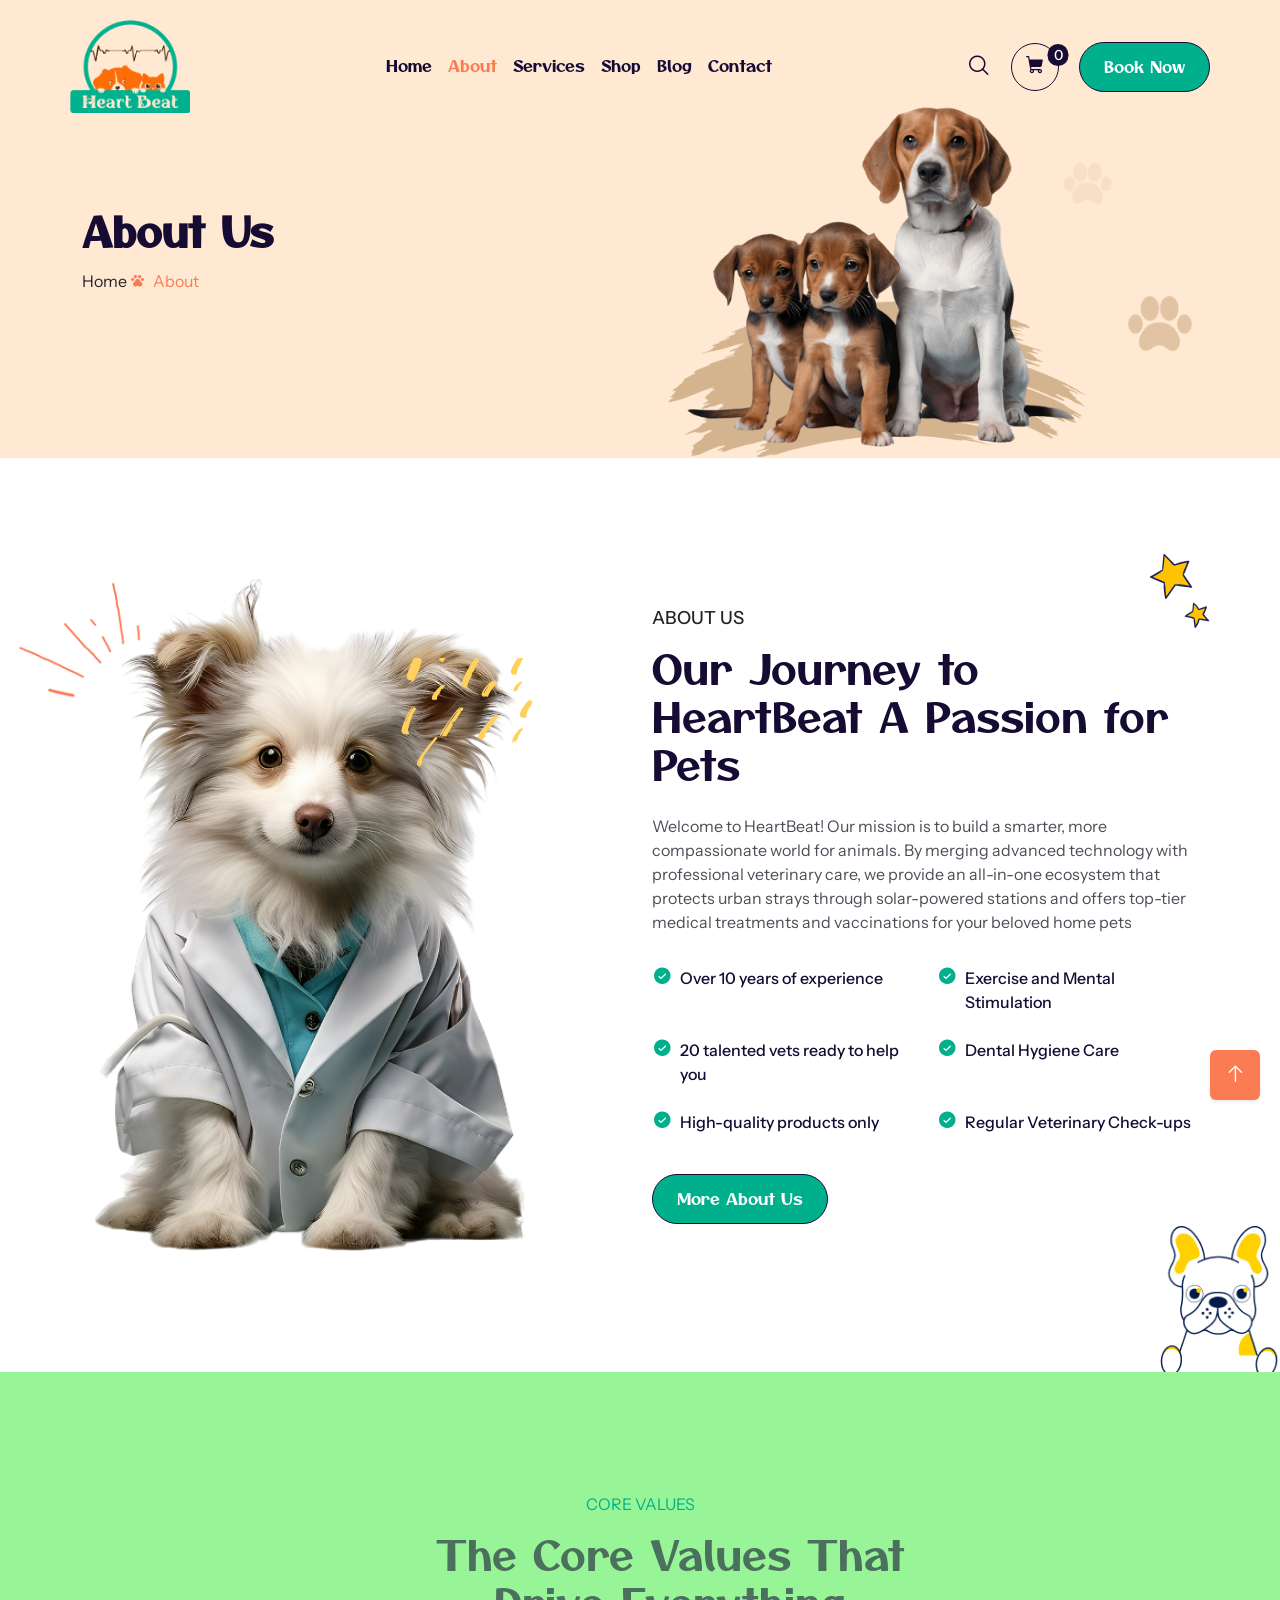
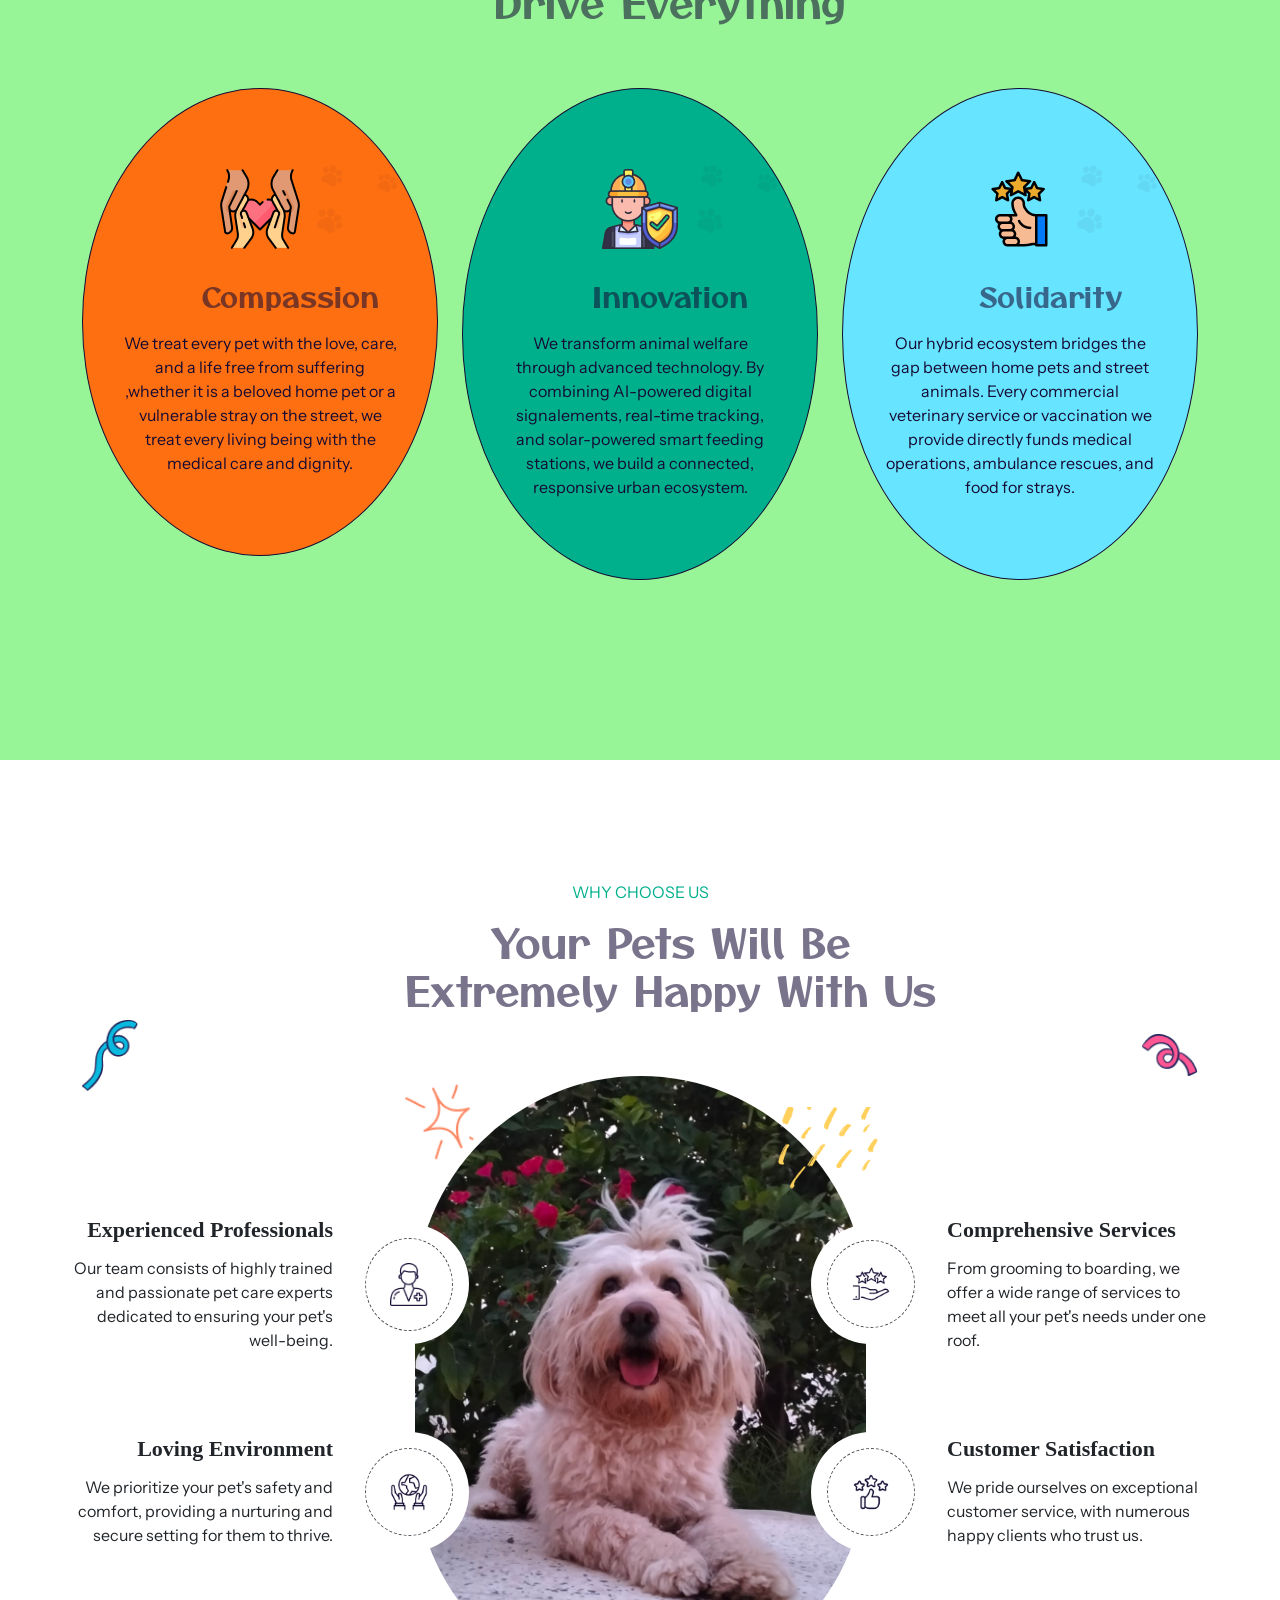
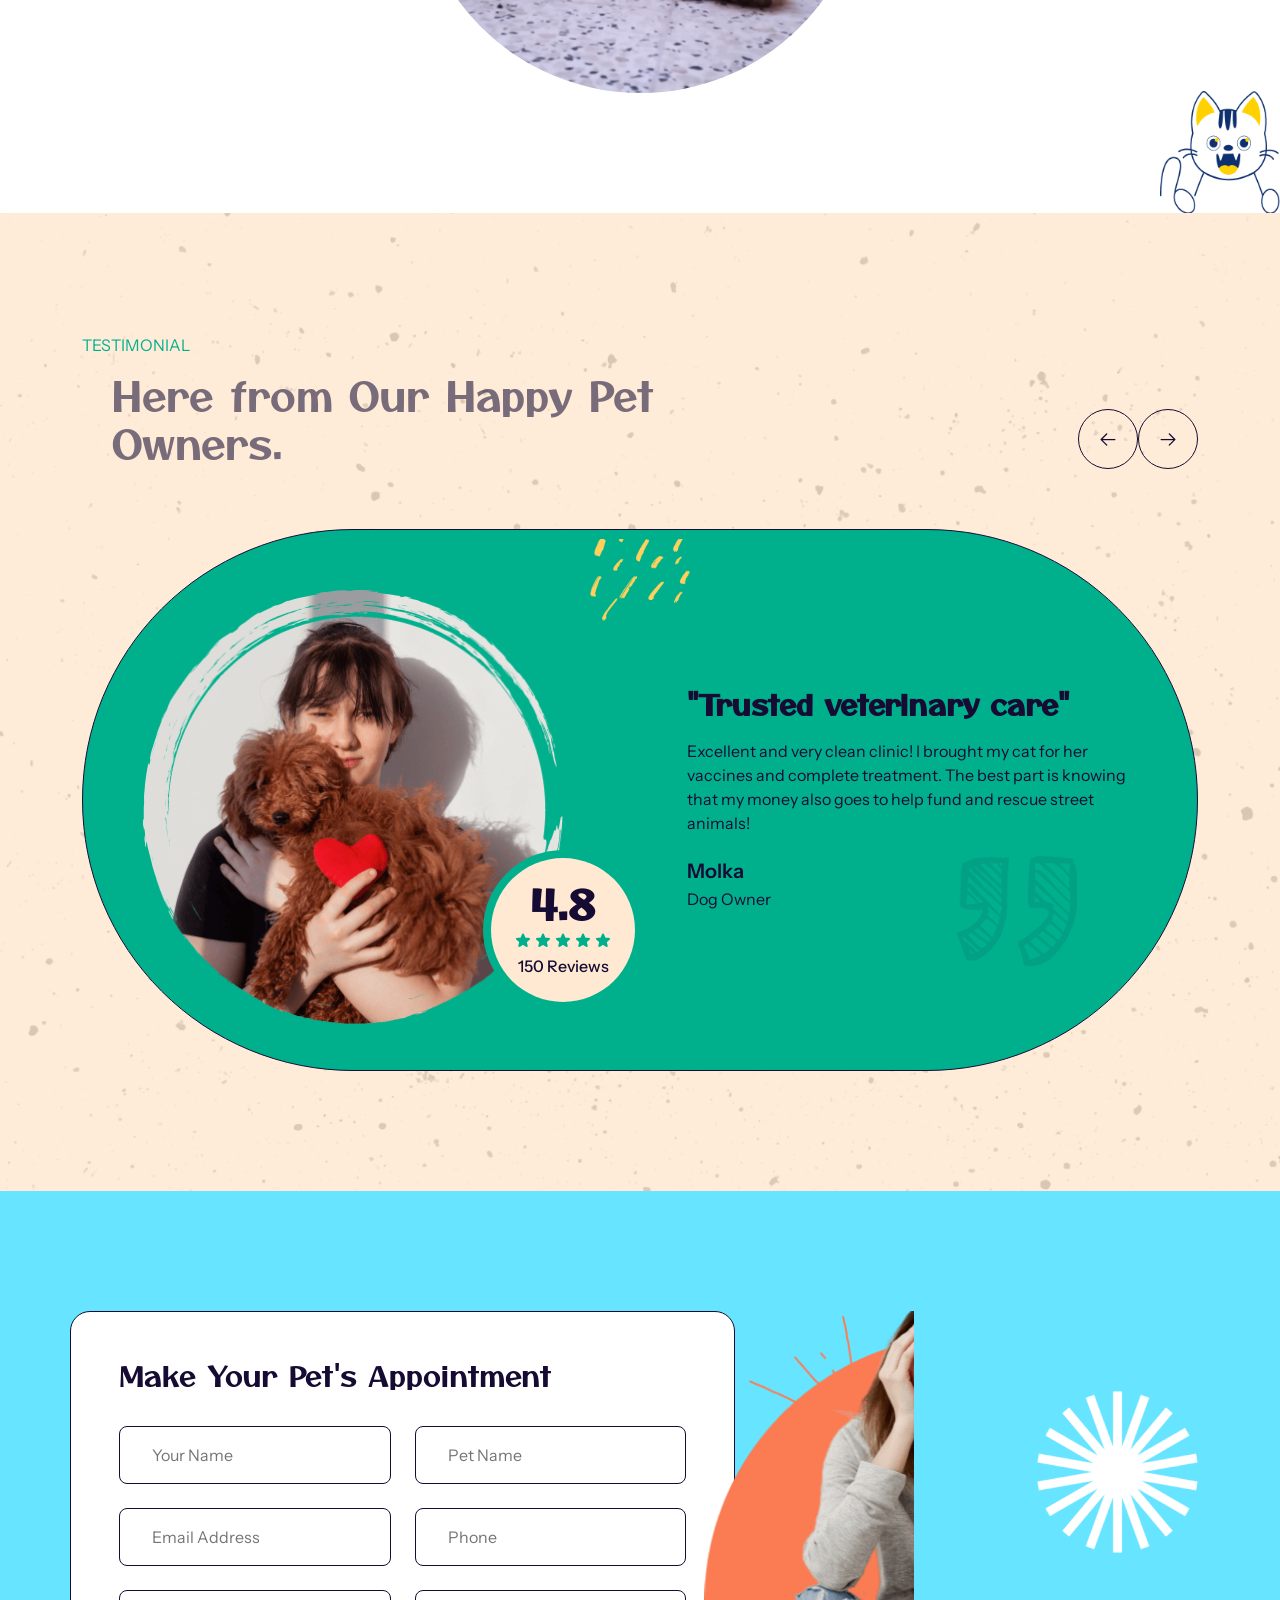
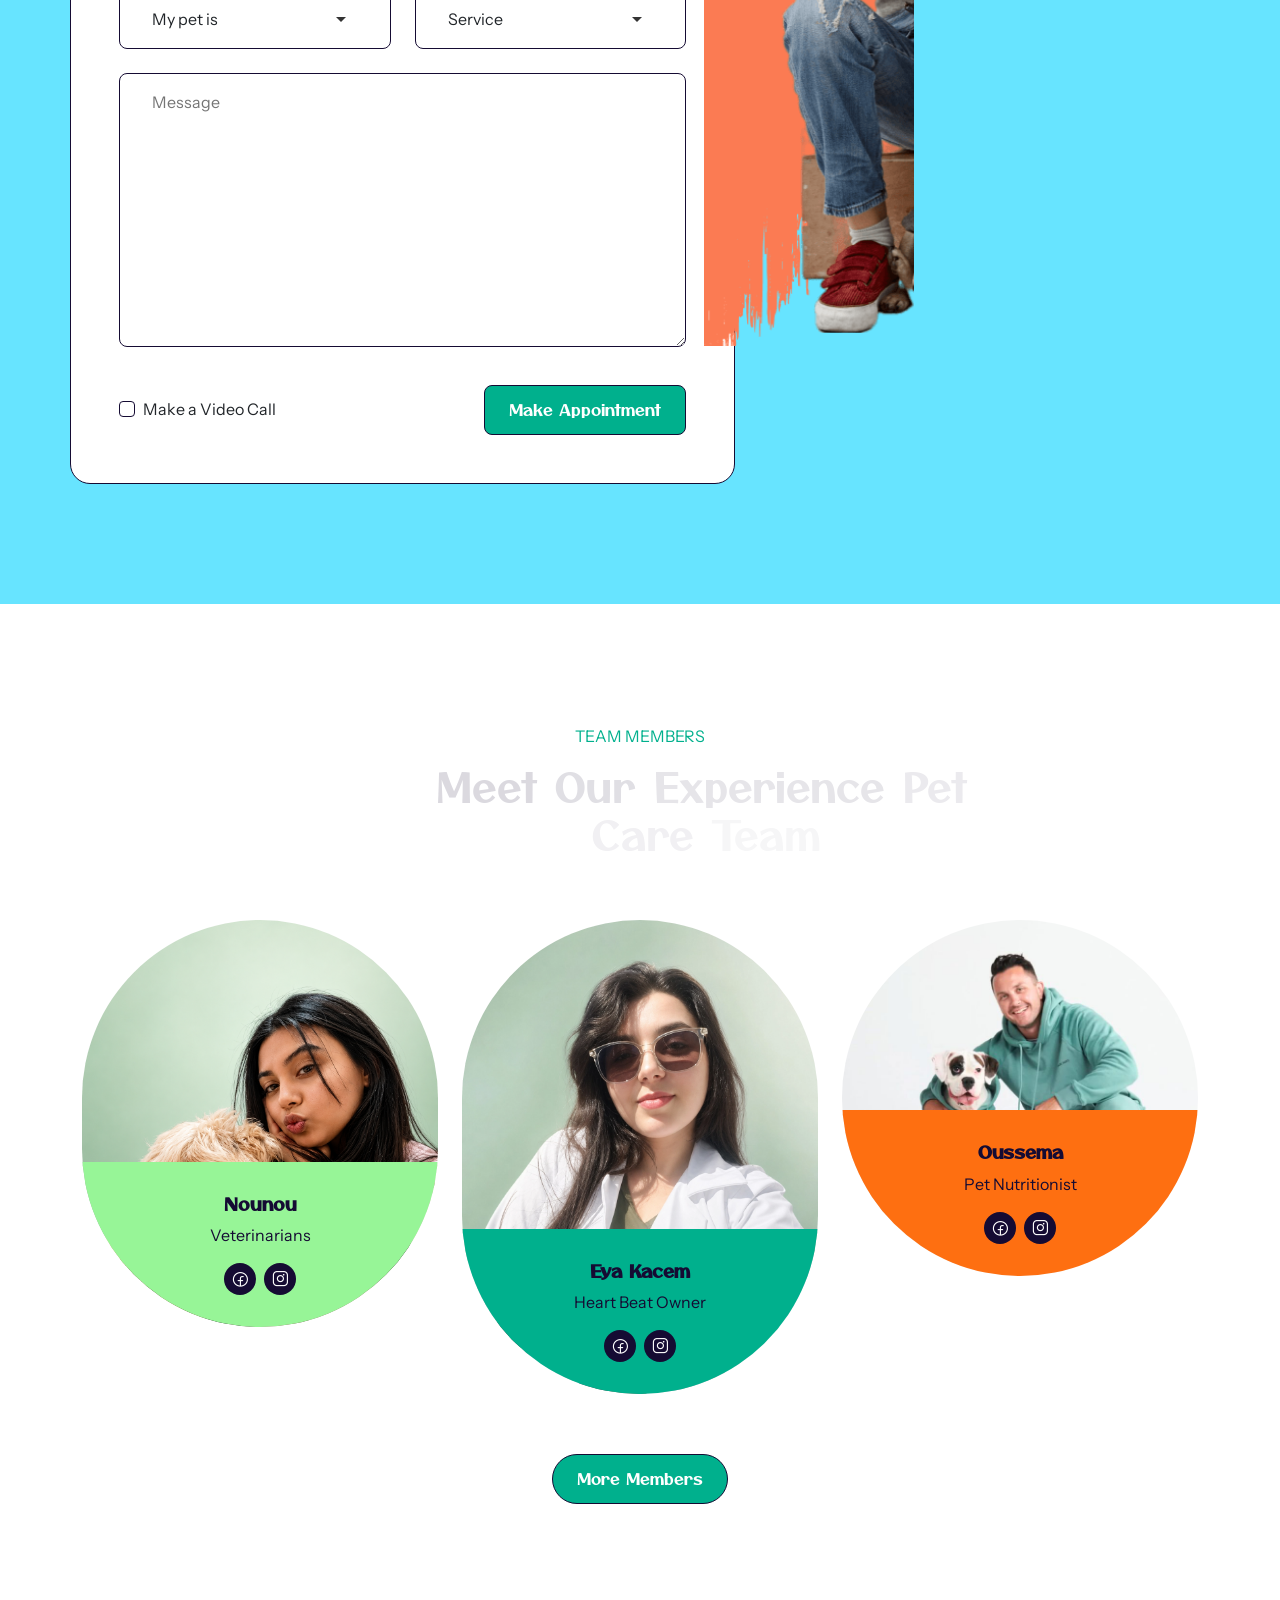
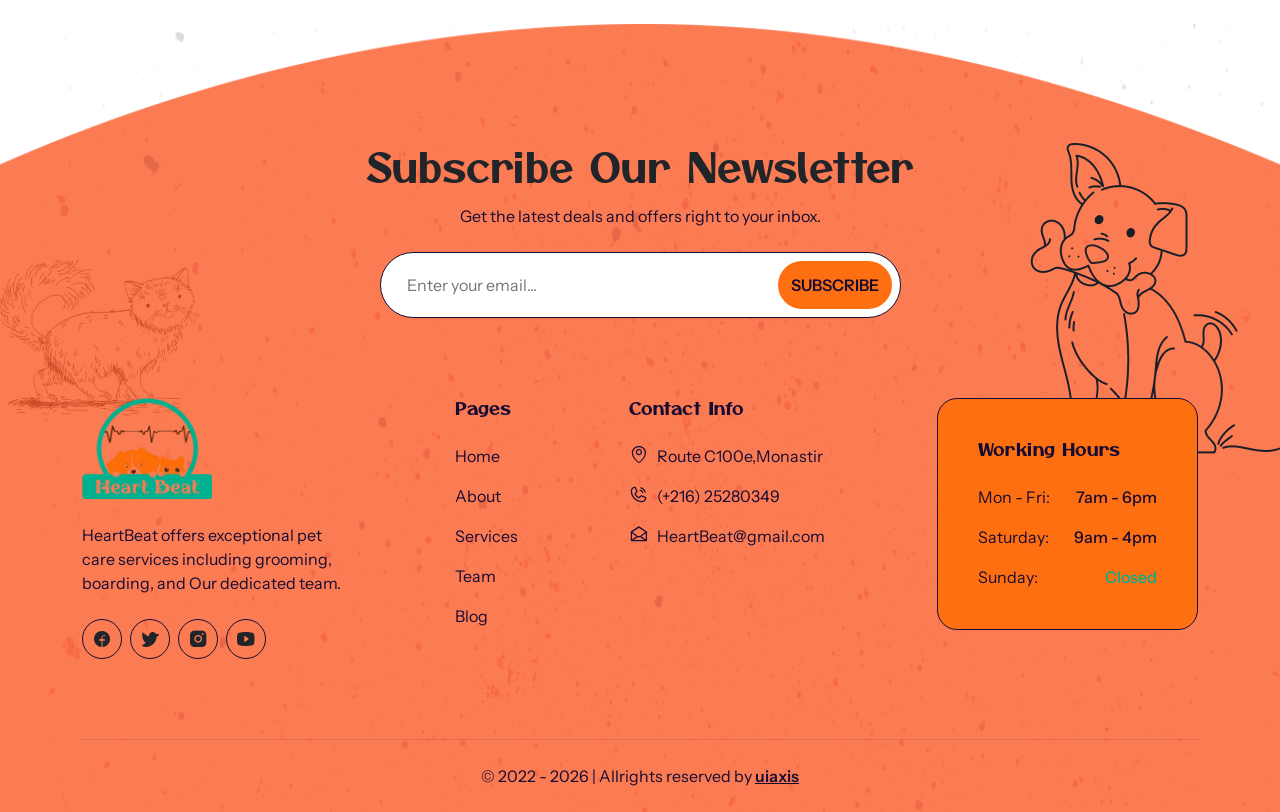
==== about-us.html @ e0ab9099 "init" ====
<!DOCTYPE html>
<html lang="en">
<!-- head -->

<!-- Mirrored from petpath-demo.vercel.app/main/about-us.html by HTTrack Website Copier/3.x [XR&CO'2014], Sat, 18 Apr 2026 23:04:31 GMT -->
<!-- Added by HTTrack --><meta http-equiv="content-type" content="text/html;charset=utf-8" /><!-- /Added by HTTrack -->
<head>
    <meta charset="utf-8">
    <meta name="viewport" content="width=device-width, initial-scale=1">
    <title>HeartBeat HTML</title>
    <link rel="shortcut icon" href="assets/images/favicon.png" type="image/x-icon">

<script defer src="assets/js/main.js"></script><link href="assets/css/style.css" rel="stylesheet"></head>

<body>
    <!-- preloader -->
    <!-- preloader  -->
<div class="preloader">
    <div class="loader">
        <div class="loader-square"></div>
        <div class="loader-square"></div>
        <div class="loader-square"></div>
        <div class="loader-square"></div>
        <div class="loader-square"></div>
        <div class="loader-square"></div>
        <div class="loader-square"></div>
    </div>
</div>
    <!-- back to top -->
    <button class="back-to-top position-fixed end-0 bottom-0 d-center me-5">
    <span class="text-h4">
        <i class="ph ph-arrow-up"></i>
    </span>
</button>
    <!-- header -->
    <!-- header section start -->
<header class="header-section position-fixed top-0 start-50 translate-middle-x" data-lenis-prevent>
    <div class="container px-0">
        <!-- navbar area -->
        <div class="d-flex align-items-center justify-content-between px-lg-0 px-4 py-lg-5 py-3">
            <div class="logo">
                <a href="index.html">
                    <img src="assets/images/logo.png" alt="logo" class="d-none d-lg-block" width="120px">
                    <img src="assets/images/logo.png" alt="logo" class="d-lg-none" width="80px">
                </a>
            </div>
            <nav class="navbar-area">
                <ul class="nav-menu-items d-lg-flex d-grid gap-3xl-8 gap-xxl-6 gap-4">
                    <li class="menu-link">
                        <a href="index.html" class="slide-vertical" data-splitting>Home</a>
                    </li>
                    <li class="menu-link">
                        <a href="about-us.html" class="slide-vertical" data-splitting>About</a>
                    </li>
                    <li class="menu-link">
                        <a href="services.html" class="slide-vertical" data-splitting>Services</a>
                    </li>
                    <li class="menu-link">
                        <a href="shop.html" class="slide-vertical" data-splitting>Shop</a>
                    </li>
                    <li class="menu-link">
                        <a href="blogs.html" class="slide-vertical" data-splitting>Blog</a>
                    </li>
                    <li class="menu-link">
                        <a href="contact-us.html" class="slide-vertical" data-splitting>Contact</a>
                    </li>
                </ul>
            </nav>
            <div class="nav-btns d-flex align-items-center gap-lg-5 gap-3">

                <!-- search icon -->
                <button class="search-btn text-2xl font-semibold text-n20">
                    <i class="ph ph-magnifying-glass"></i>
                </button>

                <button
                    class="cart-btn icon-48px position-relative border n20-border text-n20 hover-bg-primary hover-text-n0">
                    <span
                        class="badge radius-pill text-n0 text-sm fw-medium bg-n20 position-absolute top-50 start-100 translate-middle z-1 mt-n3">0</span>
                    <span class="text-xl font-semibold">
                        <i class="ph-fill ph-shopping-cart"></i>
                    </span>
                </button>

                <a href="contact-us.html" class="btn-primary text-nowrap">Book Now</a>

                <button class="menu-toggle-btn text-2xl">
                    <i class="ph ph-list"></i>
                </button>
            </div>
        </div>
    </div>
</header>
<!-- header section end -->
<!-- search form -->
<div
    class="search-form-wrapper position-fixed top-0 start-0 w-100 vh-100 d-flex align-items-center justify-content-center bg-n10">
    <button class="search-close-btn position-absolute top-0 end-0 text-2xl text-n0 mt-5 me-5"><i
            class="ph ph-x"></i></button>
    <div class="search-form">
        <form class="d-flex align-items-center gap-4 border n10-border p-2">
            <input type="text" placeholder="Search ..." class="w-100 p-2">
            <button type="submit" class="text-2xl text-n0">
                <i class="ph ph-magnifying-glass"></i>
            </button>
        </form>
    </div>
</div>

    <!-- main start -->
    <main>
        <!-- inner hero section start -->
        <section class="inner-hero-section pt-xxl-0 pt-xs-15 pt-20 pt-120 bg-primary2">
            <div class="container position-relative">
                <div class="row g-6 justify-content-between align-items-center">
                    <div class="col-sm-6">
                        <span class="mb-3 text-h1 text-n20">About Us</span>
                        <ul class="breadcrumb d-inline-flex align-items-center justify-content-center gap-lg-2 gap-1">
                            <li class="breadcrumb-item"><a href="index.html">Home</a></li>
                            <li class="breadcrumb-item active"><a href="#">About</a></li>
                        </ul>
                    </div>
                    <div class="col-xl-5 col-sm-6 me-auto d-none d-sm-block">
                        <div class="reveal-bottom inner-hero-banner">
                            <img class="w-100" src="assets/images/inner-hero-banner.png" alt="inner hero banner">
                        </div>
                    </div>
                </div>
                <div class="pows position-absolute top-60 right-n10 translate-middle-y z-n1 d-none d-sm-block">
                    <img class="w-100" src="assets/images/pows.png" alt="pow">
                </div>
            </div>
        </section>
        <!-- inner hero section end -->

        <!-- about us section start -->
        <section class="about-us-section pt-120 pb-120">
            <div class="container position-relative">
                <div class="two-star position-absolute top-0 end-0">
                    <img class="w-100" src="assets/images/two-star.png" alt="two star">
                </div>
                <div class="row g-6 justify-content-between align-items-center">
                    <div class="col-lg-5 order-last order-lg-first">
                        <div class="position-relative">
                            <div class="sun-vector position-absolute top-0 start-0 translate-middle-x">
                                <img class="w-100" src="assets/images/sun-vector.png" alt="vector">
                            </div>
                            <div class="about-us-banner position-relative">
                                <div class="position-absolute top-0 end-0 mt-20 z-1">
                                    <img class="w-100" src="assets/images/rain-drop.png" alt="rain drop">
                                </div>
                                <div class="reveal-left">
                                    <img class="w-100 h-100" src="assets/images/about-section-banner.png"
                                        alt="hero banner">
                                </div>
                            </div>
                        </div>
                    </div>
                    <div class="col-xl-6 col-lg-7">
                        <span class="d-block text-lg fw-medium mb-4">ABOUT US</span>
                        <h1 class="text-animation-word text-n20 fw-normal mb-lg-6 mb-4">
                            Our Journey to HeartBeat A Passion for Pets
                        </h1>
                        <p class="text-base text-n10 mb-lg-8 mb-md-6 mb-4">
                            Welcome to HeartBeat! Our mission is to build a smarter, more compassionate world for animals.
                            By merging advanced technology with professional veterinary care, we provide an all-in-one ecosystem
                            that protects urban strays through solar-powered stations and offers top-tier medical treatments and 
                            vaccinations for your beloved home pets</p>
                        <ul class="d-flex gap-xl-6 gap-4 flex-wrap list-w-50 mb-lg-10 mb-md-8 mb-6">
                            <li class="d-flex gap-lg-2 gap-1 fw-medium text-n20 font-instrument">
                                <span class="text-xl text-primary">
                                    <i class="ph-fill ph-check-circle"></i>
                                </span>
                                Over 10 years of experience
                            </li>
                            <li class="d-flex gap-lg-2 gap-1 fw-medium text-n20 font-instrument">
                                <span class="text-xl text-primary">
                                    <i class="ph-fill ph-check-circle"></i>
                                </span>
                                Exercise and Mental Stimulation
                            </li>
                            <li class="d-flex gap-lg-2 gap-1 fw-medium text-n20 font-instrument">
                                <span class="text-xl text-primary">
                                    <i class="ph-fill ph-check-circle"></i>
                                </span>
                                20 talented vets ready to help you
                            </li>
                            <li class="d-flex gap-lg-2 gap-1 fw-medium text-n20 font-instrument">
                                <span class="text-xl text-primary">
                                    <i class="ph-fill ph-check-circle"></i>
                                </span>
                                Dental Hygiene Care
                            </li>
                            <li class="d-flex gap-lg-2 gap-1 fw-medium text-n20 font-instrument">
                                <span class="text-xl text-primary">
                                    <i class="ph-fill ph-check-circle"></i>
                                </span>
                                High-quality products only
                            </li>
                            <li class="d-flex gap-lg-2 gap-1 fw-medium text-n20 font-instrument">
                                <span class="text-xl text-primary">
                                    <i class="ph-fill ph-check-circle"></i>
                                </span>
                                Regular Veterinary Check-ups
                            </li>
                        </ul>
                        <a href="#" class="btn-primary text-xl">
                            More About Us
                        </a>
                    </div>
                </div>
            </div>
            <div class="vector-white banner-element elementRight position-absolute bottom-0 z-n1">
                <img class="w-100" src="assets/images/dog-vector-white.png" alt="dog vector">
            </div>
        </section>
        <!-- about us section end -->

        <!-- core value section start -->
        <section class="core-value-section pt-120 pb-120 bg-secondary3">
            <div class="container">
                <div class="row justify-content-center mb-lg-15 mb-md-10 mb-8">
                    <div class="col-xl-6 col-lg-8 text-center">
                        <span class="d-block text-primary text-uppercase mb-lg-4 mb-3">CORE VALUES</span>
                        <h2 class="text-animation-word text-h1 text-center font-otomanopee text-n20 fw-normal">
                            The Core Values That Drive Everything
                        </h2>
                    </div>
                </div>
                <div class="row g-6 mb-lg-15 mb-md-10 mb-8 justify-content-center justify-content-md-start">
                    <div class="col-lg-4 col-md-6 col-sm-10">
                        <div
                            class="core-value-card position-relative text-center py-xl-20 py-lg-15 py-sm-12 py-18 px-xl-10 px-sm-8 px-10 border n20-border radius-circle bg-secondary overflow-hidden">
                            <div class="dog-paws position-absolute end-0 top-0 me-10 mt-10">
                                <img class="w-100" src="assets/images/dog-paws.png" alt="">
                            </div>
                            <div class="icon-80px mx-auto radius-0 mb-lg-8 mb-6">
                                <img class="w-100" src="assets/images/sharing-love.png" alt="icon">
                            </div>
                            <a href="#"
                                class="text-animation-line text-h3 text-n20 font-otomanopee fw-normal mb-4 hover-underline">Compassion</a>
                            <p class="text-n20">
                            We treat every pet with the love, care, and a life free from suffering ,whether it is a beloved home pet or a 
                            vulnerable stray on the street, we treat every living being with the medical care and dignity.</p>
                        </div>
                    </div>
                    <div class="col-lg-4 col-md-6 col-sm-10">
                        <div
                            class="core-value-card position-relative text-center py-xl-20 py-lg-15 py-sm-12 py-18 px-xl-10 px-sm-8 px-10 border n20-border radius-circle bg-primary overflow-hidden">
                            <div class="dog-paws position-absolute end-0 top-0 me-10 mt-10">
                                <img class="w-100" src="assets/images/dog-paws.png" alt="">
                            </div>
                            <div class="icon-80px mx-auto radius-0 mb-lg-8 mb-6">
                                <img class="w-100" src="assets/images/safety.png" alt="icon">
                            </div>
                            <a href="#"
                                class="text-animation-line text-h3 text-n20 font-otomanopee fw-normal mb-4 hover-underline">Innovation</a>
                            <p class="text-n20">
                            We transform animal welfare through advanced technology. By combining AI-powered digital signalements, 
                            real-time tracking, and solar-powered smart feeding stations, we build a connected, responsive urban ecosystem.
                            </p>
                        </div>
                    </div>
                    <div class="col-lg-4 col-md-6 col-sm-10">
                        <div
                            class="core-value-card position-relative text-center py-xl-20 py-lg-15 py-sm-12 py-18 px-xl-10 px-sm-8 px-10 border n20-border radius-circle bg-secondary2 overflow-hidden">
                            <div class="dog-paws position-absolute end-0 top-0 me-10 mt-10">
                                <img class="w-100" src="assets/images/dog-paws.png" alt="">
                            </div>
                            <div class="icon-80px mx-auto radius-0 mb-lg-8 mb-6">
                                <img class="w-100" src="assets/images/like-star.png" alt="icon">
                            </div>
                            <a href="#"
                                class="text-animation-line text-h3 text-n20 font-otomanopee fw-normal mb-4 hover-underline">Solidarity</a>
                            <p class="text-n20">
                            Our hybrid ecosystem bridges the gap between home pets and street animals. Every commercial
                            veterinary service or vaccination we provide directly funds medical operations, ambulance rescues, and food for strays.
                            </p>
                        </div>
                    </div>
                </div>
            </div>
        </section>
        <!-- core value section end -->

        <!-- why choose us section -->
        <!-- why choose us section start -->
<section class="choose-us-section pt-120 pb-120">
    <div class="container">
        <div class="row justify-content-center mb-lg-15 mb-md-10 mb-8 position-relative">
            <div class="col-xl-6 col-lg-8 text-center px-lg-0">
                <span class="d-block text-primary text-uppercase mb-lg-4 mb-3">WHY CHOOSE US</span>
                <h2 class="text-animation-word text-h1 text-center font-otomanopee text-n20 fw-normal">
                    Your Pets Will Be Extremely
                    Happy With Us
                </h2>
            </div>
            <div class="icon-80px position-absolute start-0 top-100">
                <img class="w-100" src="assets/images/spiral-1.png" alt="spiral shape">
            </div>
            <div class="icon-80px position-absolute end-0 top-100">
                <img class="w-100" src="assets/images/spiral-2.png" alt="spiral shape">
            </div>
        </div>

        <div class="row gy-6 gy-md-0 position-relative d-center justify-content-start justify-content-md-center">
            <div class="col-md-3 d-center order-1 order-md-0">
                <div class="items-wrapper start-0 d-center flex-column gap-lg-20 gap-md-10 gap-6 text-end">
                    <div class="single-area d-flex align-items-md-center gap-2 gap-md-4 justify-content-end">
                        <div class="content-area text-start text-md-end order-1 order-md-0">
                            <h4 class="font-playfair mb-3">Experienced Professionals</h4>
                            <p>Our team consists of highly trained and passionate pet care experts dedicated to
                                ensuring your pet's well-being.</p>
                        </div>
                        <div class="img-area box-style box-primary p-lg-4 p-2">
                            <span class="icon-area d-block p-lg-6 p-md-4 p-2 radius-circle">
                                <img class="transition w-100" src="assets/images/choose-us-icon-1.png" alt="Icon">
                            </span>
                        </div>
                    </div>
                    <div class="single-area d-flex align-items-md-center gap-2 gap-md-4 justify-content-end">
                        <div class="content-area text-start text-md-end order-1 order-md-0">
                            <h4 class="font-playfair mb-3">Loving Environment</h4>
                            <p>We prioritize your pet's safety and comfort, providing a nurturing and secure
                                setting for them to thrive.</p>
                        </div>
                        <div class="img-area box-style box-primary p-lg-4 p-2">
                            <span class="icon-area d-block p-lg-6 p-md-4 p-2 radius-circle">
                                <img class="transition w-100" src="assets/images/choose-us-icon-2.png" alt="Icon">
                            </span>
                        </div>
                    </div>
                </div>
            </div>
            <div class="col-md-5 col-sm-12 position-relative z-n1">
                <div class="icon-80px position-absolute top-0 start-0 d-none d-lg-block">
                    <img class="w-100" src="assets/images/bright-star.png" alt="bright start">
                </div>
                <div class="icon-100px position-absolute top-5 end-0 d-none d-lg-block">
                    <img class="w-100" src="assets/images/rain-drop.png" alt="bright start">
                </div>
                <div class="choose-us-area cus-z-1 d-none d-md-block">
                    <img src="assets/images/bogoss.png" class="w-100 rounded-pill" alt="Icon">
                </div>
            </div>
            <div class="col-md-3 d-center">
                <div class="items-wrapper end-0 d-center flex-column gap-lg-20 gap-md-10 gap-6">
                    <div class="single-area d-flex align-items-md-center gap-2 gap-md-4 justify-content-end">
                        <div class="content-area order-1">
                            <h4 class="font-playfair mb-3">Comprehensive Services</h4>
                            <p>From grooming to boarding, we offer a wide range of services to meet all your
                                pet's needs under one roof.</p>
                        </div>
                        <div class="img-area box-style box-primary p-lg-4 p-2">
                            <span class="icon-area d-block p-lg-6 p-md-4 p-2 radius-circle">
                                <img class="transition w-100" src="assets/images/choose-us-icon-3.png" alt="Icon">
                            </span>
                        </div>
                    </div>
                    <div class="single-area d-flex align-items-md-center gap-2 gap-md-4 justify-content-end">
                        <div class="content-area order-1">
                            <h4 class="font-playfair mb-3">Customer Satisfaction</h4>
                            <p>We pride ourselves on exceptional customer service, with numerous happy clients
                                who trust us.</p>
                        </div>
                        <div class="img-area box-style box-primary p-lg-4 p-2">
                            <span class="icon-area d-block p-lg-6 p-md-4 p-2 radius-circle">
                                <img class="transition w-100" src="assets/images/choose-us-icon-4.png" alt="Icon">
                            </span>
                        </div>
                    </div>
                </div>
            </div>
        </div>
        <div class="vector-white banner-element elementRight position-absolute bottom-0 z-n1 d-none d-md-block">
            <img class="w-100" src="assets/images/cat-vector.png" alt="dog vector">
        </div>
    </div>
</section>
<!-- why choose us section end -->

        <!-- testimonial section -->
        <!-- testimonial section start -->
<section class="testimonial-section pt-120 pb-120">
    <div class="container">
        <div class="row g-6 align-items-end justify-content-between mb-lg-15 mb-md-10 mb-8">
            <div class="col-lg-6">
                <span class="d-block text-primary text-uppercase mb-lg-4 mb-3">TESTIMONIAL</span>
                <h2 class="text-animation-word text-h1 font-otomanopee text-n20 fw-normal">
                    Here from Our Happy Pet Owners.
                </h2>
            </div>
            <div class="col-auto">
                <div class="swiper-btns d-flex align-items-center">
                    <button
                        class="prev-btn testimonial-prev icon-60px border n20-border text-xl text-n20 box-style box-primary">
                        <i class="ph ph-arrow-left"></i>
                    </button>
                    <button
                        class="next-btn testimonial-next icon-60px border n20-border text-xl text-n20 box-style box-primary">
                        <i class="ph ph-arrow-right"></i>
                    </button>
                </div>
            </div>
        </div>
        <div class="swiper testimonial-swiper">
            <div class="swiper-wrapper">
                <div class="swiper-slide">
                    <div
                        class="testimonial-swiper-card d-md-flex d-grid align-items-center justify-content-between gap-md-20 gap-10 p-xl-15 p-lg-10 p-md-8 p-6 bg-primary border n20-border radius-lg-pill radius-42 position-relative overflow-hidden">
                        <div
                            class="rain-drop icon-120px radius-unset position-absolute start-50 top-0 translate-middle-x">
                            <img class="w-100" src="assets/images/rain-drop.png" alt="rain-drop">
                        </div>

                        <div class="owner-area position-relative">
                            <div class="img-area mx-auto">
                                <img class="w-100" src="assets/images/testimonial-owner-1.png" alt="testimonial owner">
                            </div>
                            <div
                                class="rating-area p-2 bg-primary position-absolute left-md-100 left-75 bottom-0 translate-middle-x">
                                <div class="bg-primary2 w-100 h-100 radius-circle d-center">
                                    <div class="text-center">
                                        <span class="text-h1 text-n20">4.8</span>
                                        <ul class="d-flex align-items-center justify-content-center gap-1 text-primary">
                                            <li><span><i class="ph-fill ph-star"></i></span></li>
                                            <li><span><i class="ph-fill ph-star"></i></span></li>
                                            <li><span><i class="ph-fill ph-star"></i></span></li>
                                            <li><span><i class="ph-fill ph-star"></i></span></li>
                                            <li><span><i class="ph-fill ph-star"></i></span></li>
                                        </ul>
                                        <span class="text-n20 fw-medium">150 Reviews</span>
                                    </div>
                                </div>
                            </div>
                        </div>
                        <div class="msg-area d-grid gap-lg-6 gap-4 position-relative">
                            <div class="quote-icon position-absolute end-0 top-100 translate-middle">
                                <img class="w-100" src="assets/images/quote-icon.png" alt="quote icon">
                            </div>
                            <div class="d-grid gap-lg-4 gap-2">
                                <span class="text-h3 text-n20">"Trusted veterinary care"</span>
                                <p class="text-n20 fw-normal">
                                    Excellent and very clean clinic! I brought my cat 
                                    for her vaccines and complete treatment. The best part 
                                    is knowing that my money also goes to help fund and rescue street animals!
                                </p>
                            </div>
                            <div class="d-grid gap-1">
                                <span class="text-n20 text-xl fw-semibold">Molka</span>
                                <span class="text-n20 fw-normal">Dog Owner </span>
                            </div>
                        </div>
                    </div>
                </div>
                <div class="swiper-slide">
                    <div
                        class="testimonial-swiper-card d-md-flex d-grid align-items-center justify-content-between gap-md-20 gap-10 p-xl-15 p-lg-10 p-md-8 p-6 bg-secondary border n20-border radius-lg-pill radius-42 position-relative overflow-hidden">
                        <div
                            class="rain-drop icon-120px radius-unset position-absolute start-50 top-0 translate-middle-x">
                            <img class="w-100" src="assets/images/rain-drop.png" alt="rain-drop">
                        </div>

                        <div class="owner-area position-relative">
                            <div class="img-area mx-auto">
                                <img class="w-100" src="assets/images/testimonial-owner-2.png" alt="testimonial owner">
                            </div>
                            <div
                                class="rating-area p-2 bg-primary position-absolute left-md-100 left-75 bottom-0 translate-middle-x">
                                <div class="bg-primary2 w-100 h-100 radius-circle d-center">
                                    <div class="text-center">
                                        <span class="text-h1 text-n20">4.8</span>
                                        <ul class="d-flex align-items-center justify-content-center gap-1 text-primary">
                                            <li><span><i class="ph-fill ph-star"></i></span></li>
                                            <li><span><i class="ph-fill ph-star"></i></span></li>
                                            <li><span><i class="ph-fill ph-star"></i></span></li>
                                            <li><span><i class="ph-fill ph-star"></i></span></li>
                                            <li><span><i class="ph-fill ph-star"></i></span></li>
                                        </ul>
                                        <span class="text-n20 fw-medium">150 Reviews</span>
                                    </div>
                                </div>
                            </div>
                        </div>
                        <div class="msg-area d-grid gap-lg-6 gap-4 position-relative">
                            <div class="quote-icon position-absolute end-0 top-100 translate-middle">
                                <img class="w-100" src="assets/images/quote-icon.png" alt="quote icon">
                            </div>
                            <div class="d-grid gap-lg-4 gap-2">
                                <span class="text-h3 text-n20">"HeartBeat Website User"</span>
                                <p class="text-n20 fw-normal">
                                    I found an injured dog on the street and accessed the HeartBeat
                                     site directly from my phone. I sent a report with photos and GPS location
                                     the ambulance arrived quickly to rescue and treat him at the headquarters.
                                </p>
                            </div>
                            <div class="d-grid gap-1">
                                <span class="text-n20 text-xl fw-semibold">Hend</span>
                                <span class="text-n20 fw-normal">Dog Owner Owner</span>
                            </div>
                        </div>
                    </div>
                </div>
                <div class="swiper-slide">
                    <div
                        class="testimonial-swiper-card d-md-flex d-grid align-items-center justify-content-between gap-md-20 gap-10 p-xl-15 p-lg-10 p-md-8 p-6 bg-secondary3 border n20-border radius-lg-pill radius-42 position-relative overflow-hidden">
                        <div
                            class="rain-drop icon-120px radius-unset position-absolute start-50 top-0 translate-middle-x">
                            <img class="w-100" src="assets/images/rain-drop.png" alt="rain-drop">
                        </div>

                        <div class="owner-area position-relative">
                            <div class="img-area mx-auto">
                                <img class="w-100" src="assets/images/testimonial-owner-3.png" alt="testimonial owner">
                            </div>
                            <div
                                class="rating-area p-2 bg-primary position-absolute left-md-100 left-75 bottom-0 translate-middle-x">
                                <div class="bg-primary2 w-100 h-100 radius-circle d-center">
                                    <div class="text-center">
                                        <span class="text-h1 text-n20">4.8</span>
                                        <ul class="d-flex align-items-center justify-content-center gap-1 text-primary">
                                            <li><span><i class="ph-fill ph-star"></i></span></li>
                                            <li><span><i class="ph-fill ph-star"></i></span></li>
                                            <li><span><i class="ph-fill ph-star"></i></span></li>
                                            <li><span><i class="ph-fill ph-star"></i></span></li>
                                            <li><span><i class="ph-fill ph-star"></i></span></li>
                                        </ul>
                                        <span class="text-n20 fw-medium">150 Reviews</span>
                                    </div>
                                </div>
                            </div>
                        </div>
                        <div class="msg-area d-grid gap-lg-6 gap-4 position-relative">
                            <div class="quote-icon position-absolute end-0 top-100 translate-middle">
                                <img class="w-100" src="assets/images/quote-icon.png" alt="quote icon">
                            </div>
                            <div class="d-grid gap-lg-4 gap-2">
                                <span class="text-h3 text-n20">"Exceptional experiences"</span>
                                <p class="text-n20 fw-normal">
                                The solar stations in our neighborhood are amazing.
                                I can always check their status on the website to ensure
                                they have food and clean water.It’s a brilliant digital solution!</p>
                            </div>
                            <div class="d-grid gap-1">
                                <span class="text-n20 text-xl fw-semibold">Olfa</span>
                                <span class="text-n20 fw-normal">Community Member</span>
                            </div>
                        </div>
                    </div>
                </div>
            </div>
        </div>
    </div>
</section>
<!-- testimonial section end -->

        <!-- contact section -->
        <!-- contact section start -->
<section class="contact-section pt-120 pb-120 bg-secondary2">
    <div class="container">
        <div class="row g-6 justify-content-between">
            <div class="col-xxl-6 col-lg-7 px-0">
                <div class="contact-form p-xl-12 p-lg-10 p-md-8 p-6 bg-n0 radius-20 border n20-border">
                    <h3 class="text-n20 fw-normal mb-lg-8 mb-6">Make Your Pet's Appointment</h3>
                    <form class="d-grid gap-lg-6 gap-4">
                        <div class="d-lg-flex d-grid align-items-center justify-content-lg-between gap-lg-6 gap-4">
                            <div class="w-100">
                                <input type="text" placeholder="Your Name"
                                    class="px-xl-8 px-lg-6 px-md-4 px-3 py-lg-4 py-md-3 py-2 w-100 border n20-border radius-8 focus-primary w-100">
                            </div>
                            <div class="w-100">
                                <input type="text" placeholder="Pet Name"
                                    class="px-xl-8 px-lg-6 px-md-4 px-3 py-lg-4 py-md-3 py-2 w-100 border n20-border radius-8 focus-primary w-100">
                            </div>
                        </div>
                        <div class="d-lg-flex d-grid align-items-center justify-content-lg-between gap-lg-6 gap-4">
                            <div class="w-100">
                                <input type="email" placeholder="Email Address"
                                    class="px-xl-8 px-lg-6 px-md-4 px-3 py-lg-4 py-md-3 py-2 w-100 border n20-border radius-8 focus-primary w-100">
                            </div>
                            <div class="w-100">
                                <input type="tel" placeholder="Phone"
                                    class="px-xl-8 px-lg-6 px-md-4 px-3 py-lg-4 py-md-3 py-2 w-100 border n20-border radius-8 focus-primary w-100">
                            </div>
                        </div>
                        <div class="d-lg-flex d-grid align-items-center justify-content-lg-between gap-lg-6 gap-4">
                            <div class="px-xl-8 px-lg-6 px-md-4 px-3 py-lg-4 py-md-3 py-2 w-100 border n20-border radius-8 focus-primary w-100"
                                data-lenis-prevent>
                                <select name="pet-type" id="pet-type" class="w-100 bg-transparent p-0">
                                    <option value="0">My pet is </option>
                                    <option value="1">item one</option>
                                    <option value="2">item two</option>
                                    <option value="3">item three</option>
                                    <option value="4">item four</option>
                                    <option value="5">item five</option>
                                    <option value="6">item six</option>
                                    <option value="7">item seven</option>
                                </select>
                            </div>

                            <div class="px-xl-8 px-lg-6 px-md-4 px-3 py-lg-4 py-md-3 py-2 w-100 border n20-border radius-8 focus-primary w-100"
                                data-lenis-prevent>
                                <select name="service" id="service-type" class="w-100 bg-transparent p-0">
                                    <option value="0">Service</option>
                                    <option value="2">Option 1</option>
                                    <option value="3">Option 2</option>
                                    <option value="4">Option 3</option>
                                </select>
                            </div>
                        </div>
                        <div class="mb-lg-2 mb-1">
                            <textarea name="message"
                                class="px-xl-8 px-lg-6 px-md-4 px-3 py-lg-4 py-md-3 py-2 w-100 border n20-border radius-8 focus-primary w-100"
                                rows="10" placeholder="Message"></textarea>
                        </div>
                        <div class="d-flex flex-wrap flex-xs-nowrap align-items-center justify-content-between gap-2">
                            <div class="form-check">
                                <input class="form-check-input n20-border" type="checkbox" value="">
                                <label class="form-check-label">
                                    Make a Video Call
                                </label>
                            </div>
                            <button type="submit" class="btn-primary radius-8">Make Appointment</button>
                        </div>
                    </form>
                </div>
            </div>
            <div class="col-lg-5">
                <div class="position-relative">
                    <div class="sun-vector position-absolute top-0 start-0">
                        <img class="w-100" src="assets/images/sun-vector.png" alt="vector">
                    </div>
                    <div class="about-us-banner position-relative">
                        <div class="circle-stripes position-absolute top-0 end-0 mt-20 z-1">
                            <img class="w-100 rotate" src="assets/images/circle-stripes.png" alt="stripes">
                        </div>
                        <div class="reveal-left">
                            <img class="w-100 h-100" src="assets/images/contact-section-banner.png" alt="hero banner">
                        </div>
                    </div>
                </div>
            </div>
        </div>
    </div>
</section>
<!-- contact section end -->

        <!-- team section -->
        <!-- team section start  -->
<section class="team-section pt-120 pb-120">
    <div class="container">
        <div class="row justify-content-center mb-lg-15 mb-md-10 mb-8 position-relative">
            <div class="col-lg-6 text-center px-lg-0">
                <span class="d-block text-primary text-uppercase mb-lg-4 mb-3">TEAM MEMBERS</span>
                <h2 class="text-animation-word text-h1 text-center font-otomanopee text-n20 fw-normal">
                    Meet Our Experience Pet Care Team
                </h2>
            </div>
        </div>
        <div class="row g-6 mb-lg-15 mb-md-10 mb-8 justify-content-center justify-content-md-start">
            <div class="col-lg-4 col-md-6 col-xs-10">
                <div class="team-card radius-pill position-relative overflow-hidden">
                    <a href="team-details.html" class="team-member-img shake-animation d-block">
                        <div class="shake-thumb">
                            <img src="assets/images/team-1.png" alt="team member" class="w-100" />
                        </div>
                        <div class="shake-thumb">
                            <img src="assets/images/nour.png" alt="team member" class="w-100" />
                        </div>
                    </a>
                    <div
                        class="team-member-info w-100 d-center py-lg-8 py-6 position-absolute bottom-0 start-0 bg-secondary3 z-1">
                        <div class="text-center">
                            <div class="d-grid gap-2 mb-lg-4 mb-2">
                                <a href="team-details.html" class="text-n20 text-h5 hover-text-n0">Nounou</a>
                                <span class="text-n20 fw-normal">Veterinarians</span>
                            </div>
                            <ul class="d-flex align-items-center justify-content-center gap-2">
                                <li><a href="#" class="icon-32px bg-n20 text-n0 text-lg box-style box-primary"><i
                                            class="ph ph-facebook-logo"></i></a></li>
                                <li><a href="#" class="icon-32px bg-n20 text-n0 text-lg box-style box-primary"><i
                                            class="ph ph-instagram-logo"></i></a></li>
                            </ul>
                        </div>
                    </div>
                </div>
            </div>
            <div class="col-lg-4 col-md-6 col-xs-10">
                <div class="team-card radius-pill position-relative overflow-hidden">

                    <a href="team-details.html" class="team-member-img shake-animation d-block">
                        <div class="shake-thumb">
                            <img src="assets/images/rokii_retouched.png" alt="team member" class="w-100" />
                        </div>
                        <div class="shake-thumb">
                            <img src="assets/images/mee - Copie.png" alt="team member" class="w-100" />
                        </div>
                    </a>
                    <div
                        class="team-member-info w-100 d-center py-lg-8 py-6 position-absolute bottom-0 start-0 bg-primary z-1">
                        <div class="text-center">
                            <div class="d-grid gap-2 mb-lg-4 mb-2">
                                <a href="team-details.html" class="text-n20 text-h5 hover-text-n0">Eya Kacem</a>
                                <span class="text-n20 fw-normal">Heart Beat Owner</span>
                            </div>
                            <ul class="d-flex align-items-center justify-content-center gap-2">
                                <li><a href="#" class="icon-32px bg-n20 text-n0 text-lg box-style box-primary"><i
                                            class="ph ph-facebook-logo"></i></a></li>
                                <li><a href="#" class="icon-32px bg-n20 text-n0 text-lg box-style box-primary"><i
                                            class="ph ph-instagram-logo"></i></a></li>
                            </ul>
                        </div>
                    </div>
                </div>
            </div>
            <div class="col-lg-4 col-md-6 col-xs-10">
                <div class="team-card radius-pill position-relative overflow-hidden">
                    <a href="team-details.html" class="team-member-img shake-animation d-block">
                        <div class="shake-thumb">
                            <img src="assets/images/Dog Clothes.jpg" alt="team member" class="w-100" />
                        </div>
                        <div class="shake-thumb">
                            <img src="assets/images/Pull à Capuche Essentiel - Sarcelle.jpg" alt="team member" class="w-100" />
                        </div>
                    </a>
                    <div
                        class="team-member-info w-100 d-center py-lg-8 py-6 position-absolute bottom-0 start-0 bg-secondary z-1">
                        <div class="text-center">
                            <div class="d-grid gap-2 mb-lg-4 mb-2">
                                <a href="team-details.html" class="text-n20 text-h5 hover-text-n0">Oussema</a>
                                <span class="text-n20 fw-normal">Pet Nutritionist</span>
                            </div>
                            <ul class="d-flex align-items-center justify-content-center gap-2">
                                <li><a href="#" class="icon-32px bg-n20 text-n0 text-lg box-style box-primary"><i
                                            class="ph ph-facebook-logo"></i></a></li>
                                <li><a href="#" class="icon-32px bg-n20 text-n0 text-lg box-style box-primary"><i
                                            class="ph ph-instagram-logo"></i></a></li>
                            </ul>
                        </div>
                    </div>
                </div>
            </div>
        </div>
        <div class="text-center">
            <a href="team.html" class="btn-primary text-xl">
                More Members
            </a>
        </div>
    </div>
</section>
<!-- team section end  -->

    </main>
    <!-- main end -->

    <!-- footer -->
    <!-- footer section start -->
<footer class="footer-section pt-120">
    <div class="bg-banner position-absolute bottom-0 start-0 w-100 h-100 z-n1 d-none d-sm-block">
        <img class="w-100 h-100" src="assets/images/footer-bg.png" alt="bg banner">
    </div>
    <div class="position-absolute top-40 left-0 translate-middle-y z-n1 d-none d-lg-block">
        <img class="max-w-200px w-100" src="assets/images/cat-vector-2.png" alt="footer vector">
    </div>
    <div class="position-absolute top-15 right-0 z-n1 d-none d-lg-block">
        <img class="max-w-300px w-100" src="assets/images/dog-vector.png" alt="footer vector">
    </div>
    <div class="container">
        <div class="row justify-content-center mb-lg-20 mb-md-15 mb-10 pt-10 pt-md-0">
            <div class="col-xl-7 col-lg-9 text-center">
                <div class=" mb-lg-6 mb-4">
                    <span class="text-h1 fw-normal mb-lg-3 mb-2">Subscribe Our Newsletter</span>
                    <span class="text-n20">Get the latest deals and offers right to your inbox.</span>
                </div>
                <form action="#" class="px-xl-15 px-lg-10 px-md-8 px-md-6">
                    <div
                        class="d-flex align-items-center justify-content-center gap-3 border n20-border bg-n0 radius-pill p-lg-2 p-1 ps-lg-6 ps-4">
                        <input type="email" placeholder="Enter your email..."
                            class="w-100 bg-transparent border-0 outline-0">
                        <button type="submit"
                            class="btn-secondary border-0 text-n20 fw-semibold text-uppercase font-instrument">Subscribe</button>
                    </div>
                </form>
            </div>
        </div>

        <div class="row justify-content-between g-6 pb-lg-20 pb-md-15 pb-10">
            <div class="col-xl-3 col-lg-4 col-md-6">
                <div class="footer-logo mb-lg-6 mb-4">
                    <a href="index.html">
                        <img class="w-100" src="assets/images/logo.png" alt="footer logo">
                    </a>
                </div>
                <p class="text-n20 fw-normal mb-lg-6 mb-4">
                    HeartBeat offers exceptional pet care services including grooming, boarding, and Our dedicated
                    team.
                </p>
                <ul class="d-flex align-items-center gap-lg-2 gap-1">
                    <li>
                        <a href="#" class="icon-40px border n20-border text-xl box-style box-secondary">
                            <i class="ph-fill ph-facebook-logo"></i>
                        </a>
                    </li>
                    <li>
                        <a href="#" class="icon-40px border n20-border text-xl box-style box-secondary">
                            <i class="ph-fill ph-twitter-logo"></i>
                        </a>
                    </li>
                    <li>
                        <a href="#" class="icon-40px border n20-border text-xl box-style box-secondary">
                            <i class="ph-fill ph-instagram-logo"></i>
                        </a>
                    </li>
                    <li>
                        <a href="#" class="icon-40px border n20-border text-xl box-style box-secondary">
                            <i class="ph-fill ph-youtube-logo"></i>
                        </a>
                    </li>
                </ul>
            </div>
            <div class="col-auto">
                <div class="footer-menu">
                    <h5 class="text-n20 fw-normal mb-lg-6 mb-4">Pages</h5>
                    <ul class="d-grid gap-lg-4 gap-2">
                        <li>
                            <a href="index.html"
                                class="text-n20 fw-normal hover-text-secondary hover-underline">Home</a>
                        </li>
                        <li>
                            <a href="about-us.html"
                                class="text-n20 fw-normal hover-text-secondary hover-underline">About</a>
                        </li>
                        <li>
                            <a href="services.html"
                                class="text-n20 fw-normal hover-text-secondary hover-underline">Services</a>
                        </li>
                        <li>
                            <a href="team.html" class="text-n20 fw-normal hover-text-secondary hover-underline">Team</a>
                        </li>
                        <li>
                            <a href="blogs.html"
                                class="text-n20 fw-normal hover-text-secondary hover-underline">Blog</a>
                        </li>
                    </ul>
                </div>
            </div>
            <div class="col-auto">
                <div class="footer-menu">
                    <h5 class="text-n20 fw-normal mb-lg-6 mb-4">Contact Info</h5>
                    <ul class="d-grid gap-lg-4 gap-2">
                        <li>
                            <a href="#"
                                class="d-flex align-items-center gap-2 text-n20 fw-normal hover-text-secondary hover-underline">
                                <span class="text-xl"><i class="ph ph-map-pin"></i></span>
                                Route C100e,Monastir
                            </a>
                        </li>
                        <li>
                            <a href="#"
                                class="d-flex align-items-center gap-2 text-n20 fw-normal hover-text-secondary hover-underline">
                                <span class="text-xl"><i class="ph ph-phone-call"></i></span>
                                (+216) 25280349
                            </a>
                        </li>
                        <li>
                            <a href="#"
                                class="d-flex align-items-center gap-2 text-n20 fw-normal hover-text-secondary hover-underline">
                                <span class="text-xl"><i class="ph ph-envelope-open"></i></span>
                                HeartBeat@gmail.com
                            </a>
                        </li>
                    </ul>
                </div>
            </div>
            <div class="col-xl-3 col-lg-4 col-md-6">
                <div class="working-time-card p-xl-10 p-lg-8 p-md-6 p-4 radius-20 bg-secondary border n20-border">
                    <h5 class="text-n20 fw-normal mb-lg-6 mb-4">Working Hours</h5>
                    <ul class="d-grid gap-lg-4 gap-2">
                        <li class="d-flex align-items-center justify-content-between gap-2">
                            <span class="text-n20 fw-normal">Mon - Fri:</span>
                            <span class="text-n20 fw-medium">7am - 6pm</span>
                        </li>
                        <li class="d-flex align-items-center justify-content-between gap-2">
                            <span class="text-n20 fw-normal">Saturday:</span>
                            <span class="text-n20 fw-medium">9am - 4pm</span>
                        </li>
                        <li class="d-flex align-items-center justify-content-between gap-2">
                            <span class="text-n20 fw-normal">Sunday:</span>
                            <span class="text-n20 fw-medium text-primary">Closed</span>
                        </li>
                    </ul>
                </div>
            </div>
        </div>
        <span class="d-block border-bottom n100-border1"></span>
        <div class="py-lg-6 py-4 text-center">
            <span class="text-n20 fw-normal"> © 2022 - <span class="currentYear"></span> | Allrights reserved by
                <a href="https://themeforest.net/user/uiaxis"
                    class="fw-semibold text-decoration-underline hover-text-secondary">uiaxis</a></span>
        </div>
    </div>
</footer>
<!-- footer section end -->

</body>


<!-- Mirrored from petpath-demo.vercel.app/main/about-us.html by HTTrack Website Copier/3.x [XR&CO'2014], Sat, 18 Apr 2026 23:04:36 GMT -->
</html>
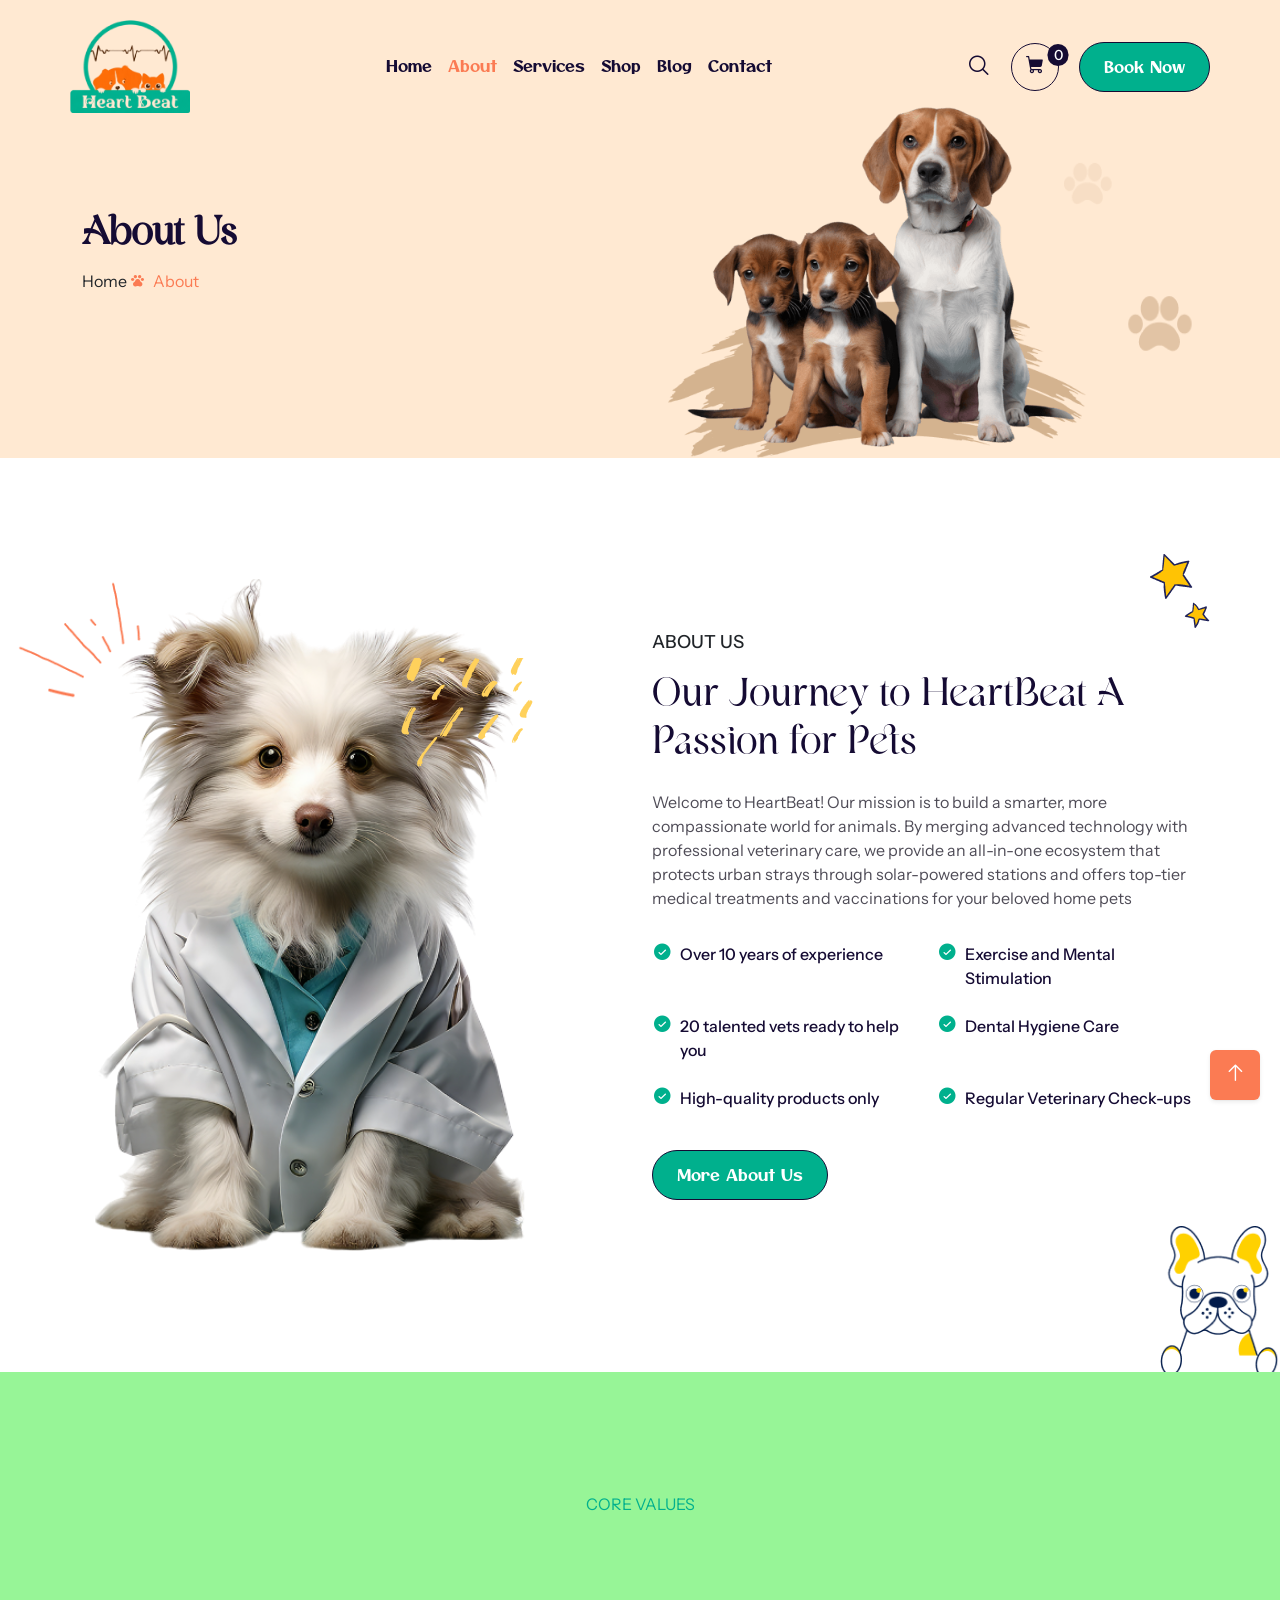
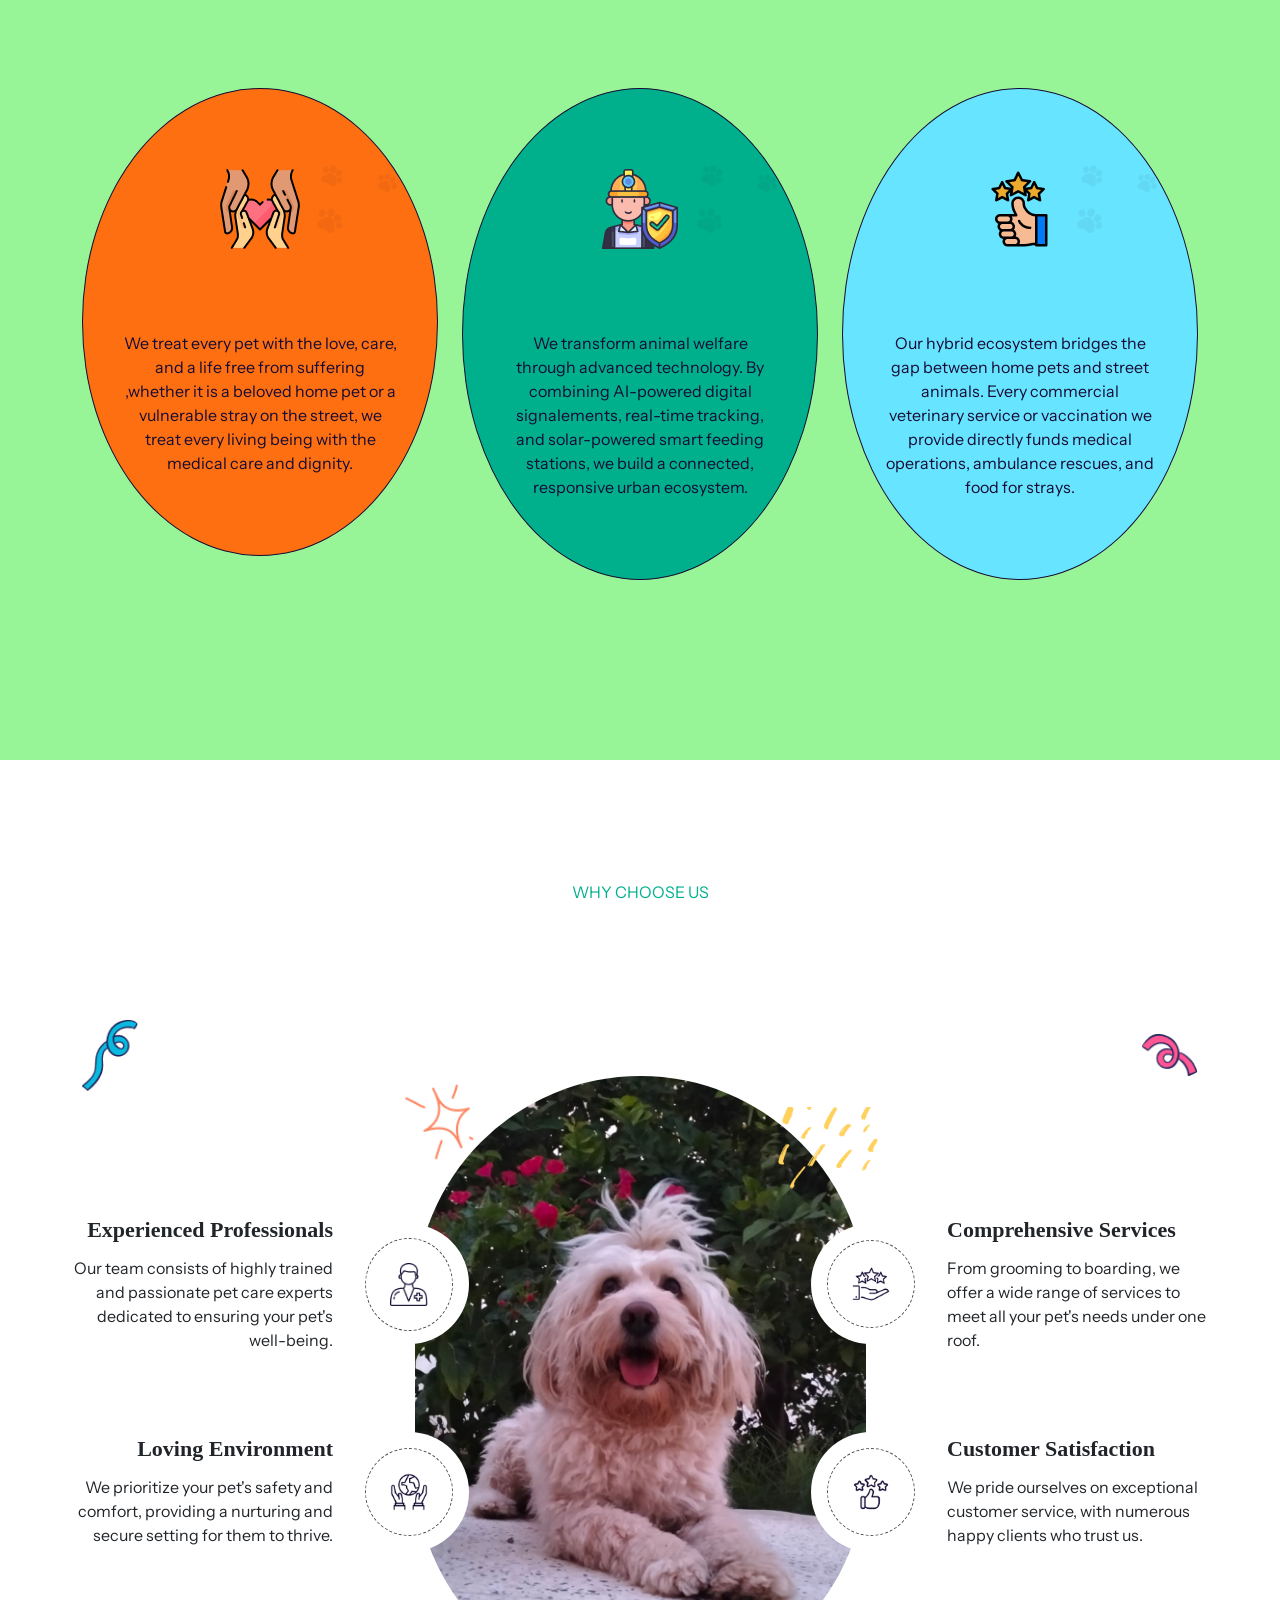
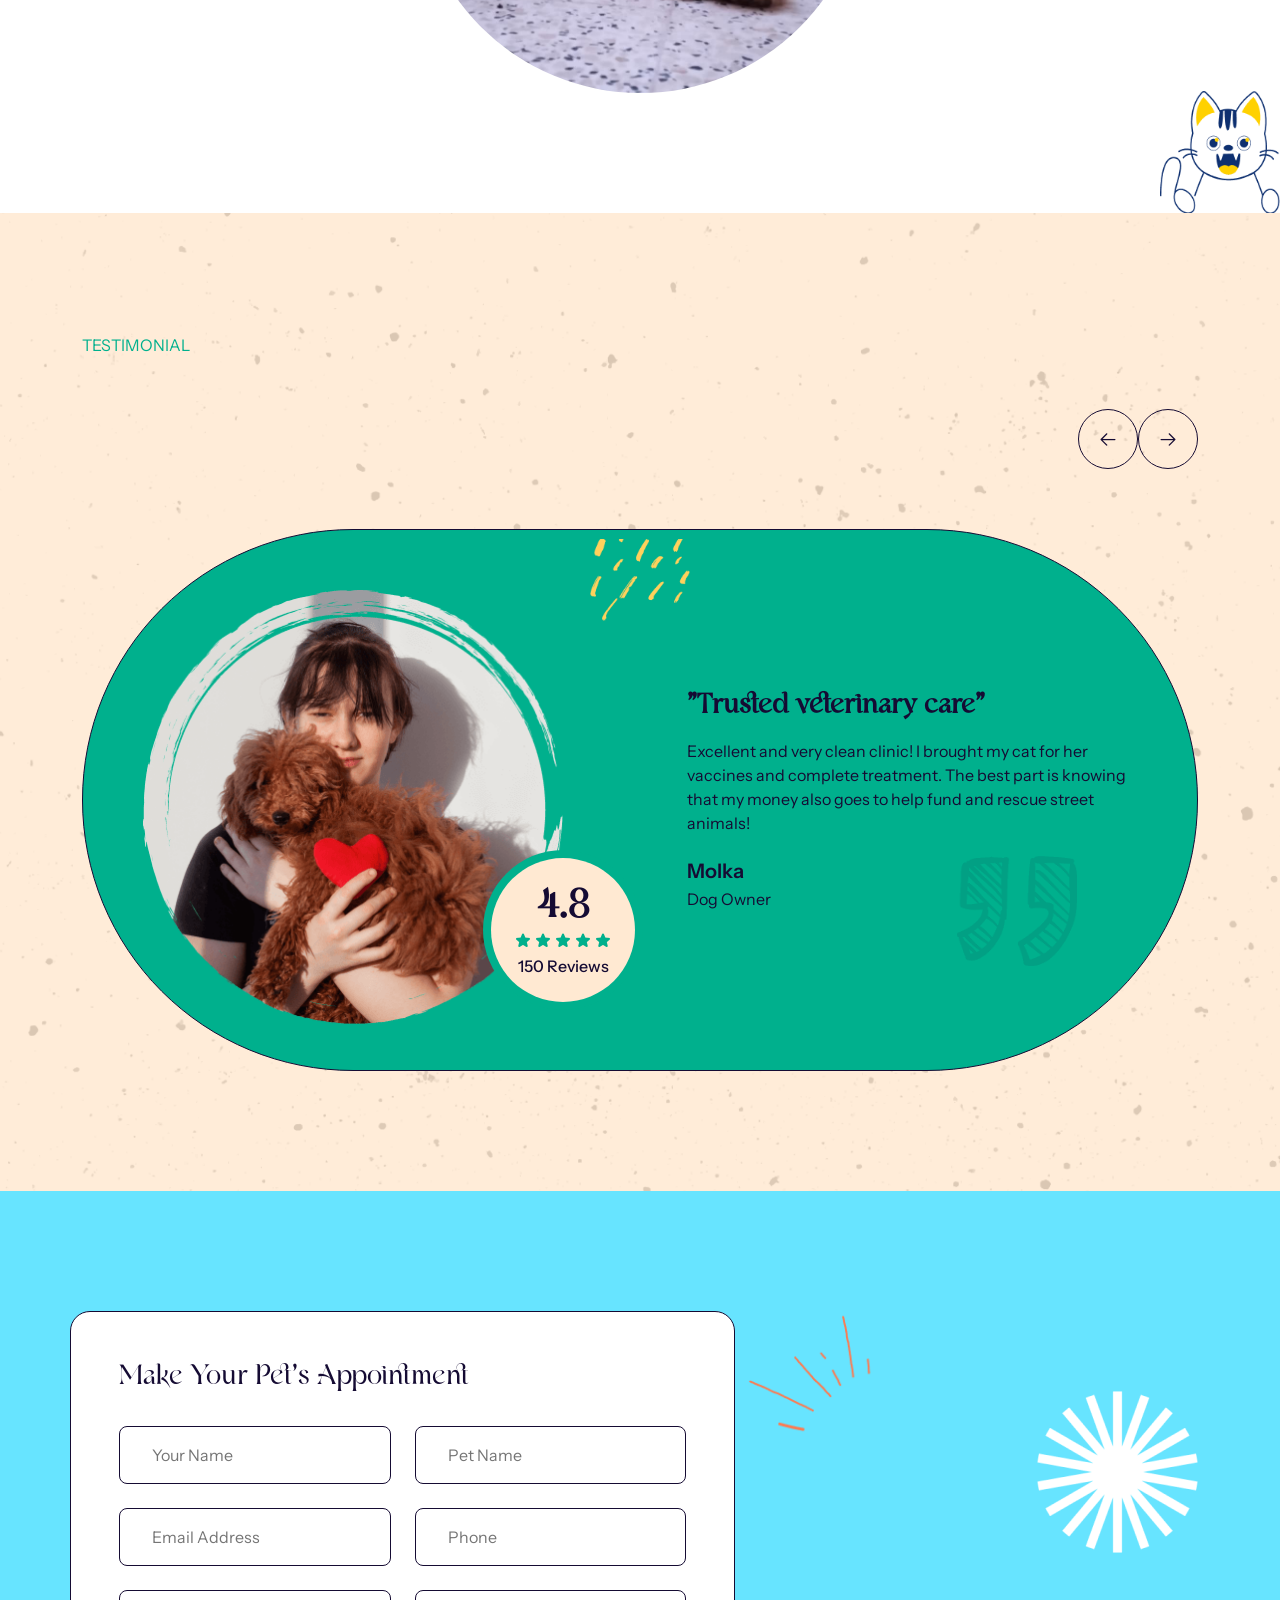
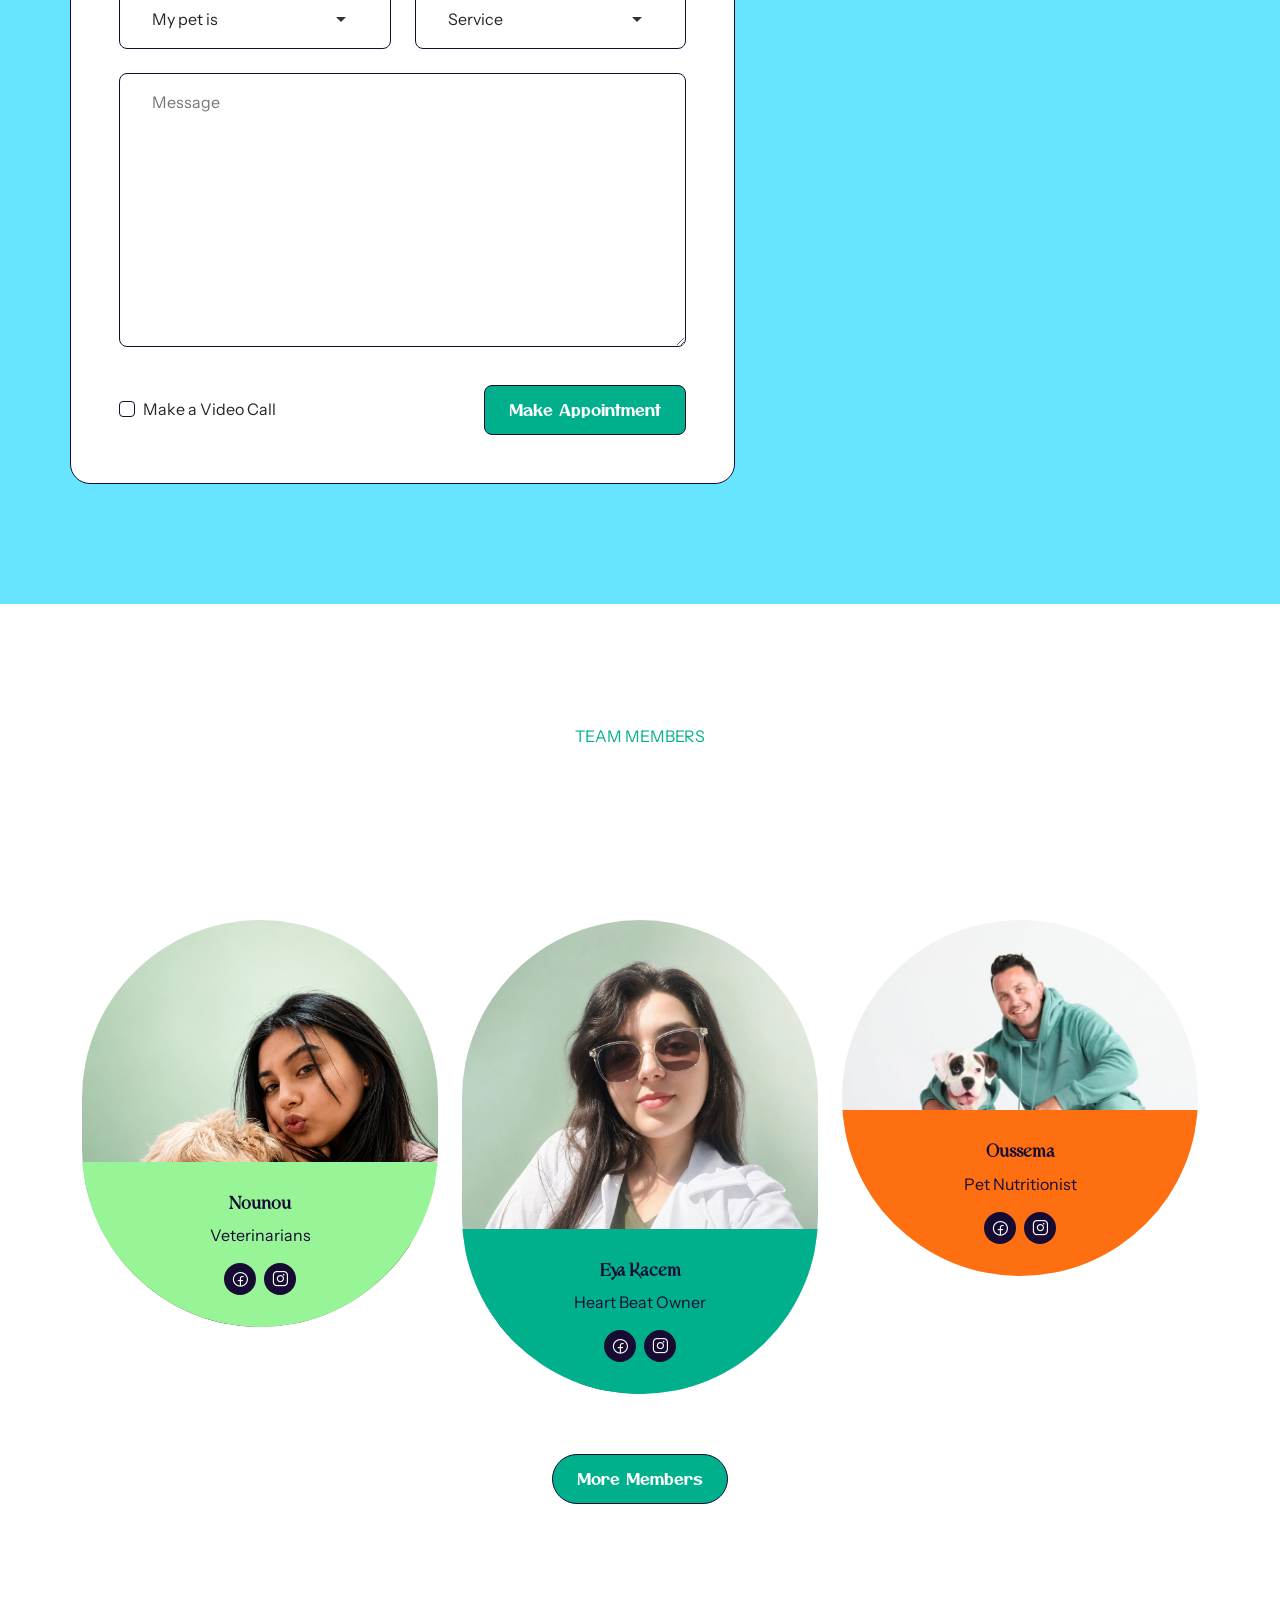
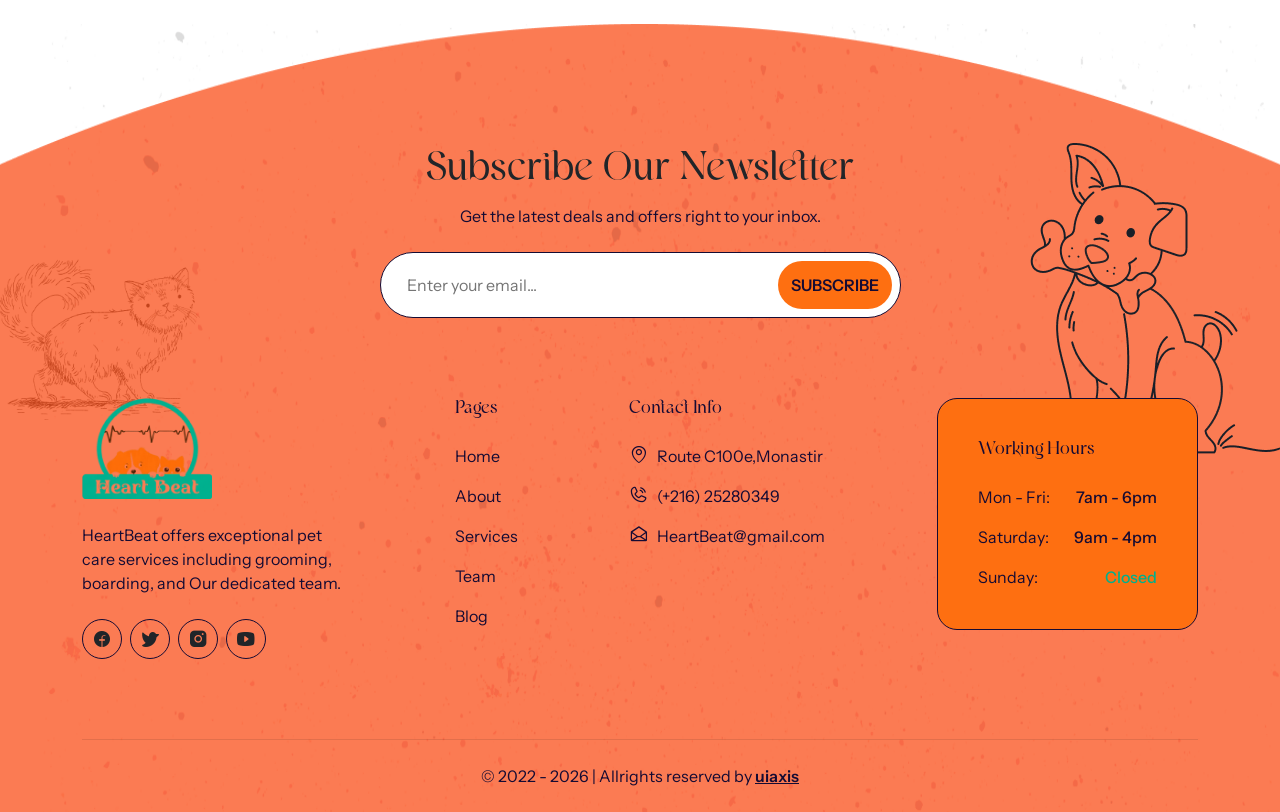
==== commit ce2bb872: "feat: use Royalist font for all headings" ====
--- a/about-us.html
+++ b/about-us.html
@@ -222,7 +222,7 @@
                 <div class="row justify-content-center mb-lg-15 mb-md-10 mb-8">
                     <div class="col-xl-6 col-lg-8 text-center">
                         <span class="d-block text-primary text-uppercase mb-lg-4 mb-3">CORE VALUES</span>
-                        <h2 class="text-animation-word text-h1 text-center font-otomanopee text-n20 fw-normal">
+                        <h2 class="text-animation-word text-h1 text-center font-royalist text-n20 fw-normal">
                             The Core Values That Drive Everything
                         </h2>
                     </div>
@@ -238,7 +238,7 @@
                                 <img class="w-100" src="assets/images/sharing-love.png" alt="icon">
                             </div>
                             <a href="#"
-                                class="text-animation-line text-h3 text-n20 font-otomanopee fw-normal mb-4 hover-underline">Compassion</a>
+                                class="text-animation-line text-h3 text-n20 font-royalist fw-normal mb-4 hover-underline">Compassion</a>
                             <p class="text-n20">
                             We treat every pet with the love, care, and a life free from suffering ,whether it is a beloved home pet or a 
                             vulnerable stray on the street, we treat every living being with the medical care and dignity.</p>
@@ -254,7 +254,7 @@
                                 <img class="w-100" src="assets/images/safety.png" alt="icon">
                             </div>
                             <a href="#"
-                                class="text-animation-line text-h3 text-n20 font-otomanopee fw-normal mb-4 hover-underline">Innovation</a>
+                                class="text-animation-line text-h3 text-n20 font-royalist fw-normal mb-4 hover-underline">Innovation</a>
                             <p class="text-n20">
                             We transform animal welfare through advanced technology. By combining AI-powered digital signalements, 
                             real-time tracking, and solar-powered smart feeding stations, we build a connected, responsive urban ecosystem.
@@ -271,7 +271,7 @@
                                 <img class="w-100" src="assets/images/like-star.png" alt="icon">
                             </div>
                             <a href="#"
-                                class="text-animation-line text-h3 text-n20 font-otomanopee fw-normal mb-4 hover-underline">Solidarity</a>
+                                class="text-animation-line text-h3 text-n20 font-royalist fw-normal mb-4 hover-underline">Solidarity</a>
                             <p class="text-n20">
                             Our hybrid ecosystem bridges the gap between home pets and street animals. Every commercial
                             veterinary service or vaccination we provide directly funds medical operations, ambulance rescues, and food for strays.
@@ -290,7 +290,7 @@
         <div class="row justify-content-center mb-lg-15 mb-md-10 mb-8 position-relative">
             <div class="col-xl-6 col-lg-8 text-center px-lg-0">
                 <span class="d-block text-primary text-uppercase mb-lg-4 mb-3">WHY CHOOSE US</span>
-                <h2 class="text-animation-word text-h1 text-center font-otomanopee text-n20 fw-normal">
+                <h2 class="text-animation-word text-h1 text-center font-royalist text-n20 fw-normal">
                     Your Pets Will Be Extremely
                     Happy With Us
                 </h2>
@@ -386,7 +386,7 @@
         <div class="row g-6 align-items-end justify-content-between mb-lg-15 mb-md-10 mb-8">
             <div class="col-lg-6">
                 <span class="d-block text-primary text-uppercase mb-lg-4 mb-3">TESTIMONIAL</span>
-                <h2 class="text-animation-word text-h1 font-otomanopee text-n20 fw-normal">
+                <h2 class="text-animation-word text-h1 font-royalist text-n20 fw-normal">
                     Here from Our Happy Pet Owners.
                 </h2>
             </div>
@@ -652,7 +652,7 @@
         <div class="row justify-content-center mb-lg-15 mb-md-10 mb-8 position-relative">
             <div class="col-lg-6 text-center px-lg-0">
                 <span class="d-block text-primary text-uppercase mb-lg-4 mb-3">TEAM MEMBERS</span>
-                <h2 class="text-animation-word text-h1 text-center font-otomanopee text-n20 fw-normal">
+                <h2 class="text-animation-word text-h1 text-center font-royalist text-n20 fw-normal">
                     Meet Our Experience Pet Care Team
                 </h2>
             </div>
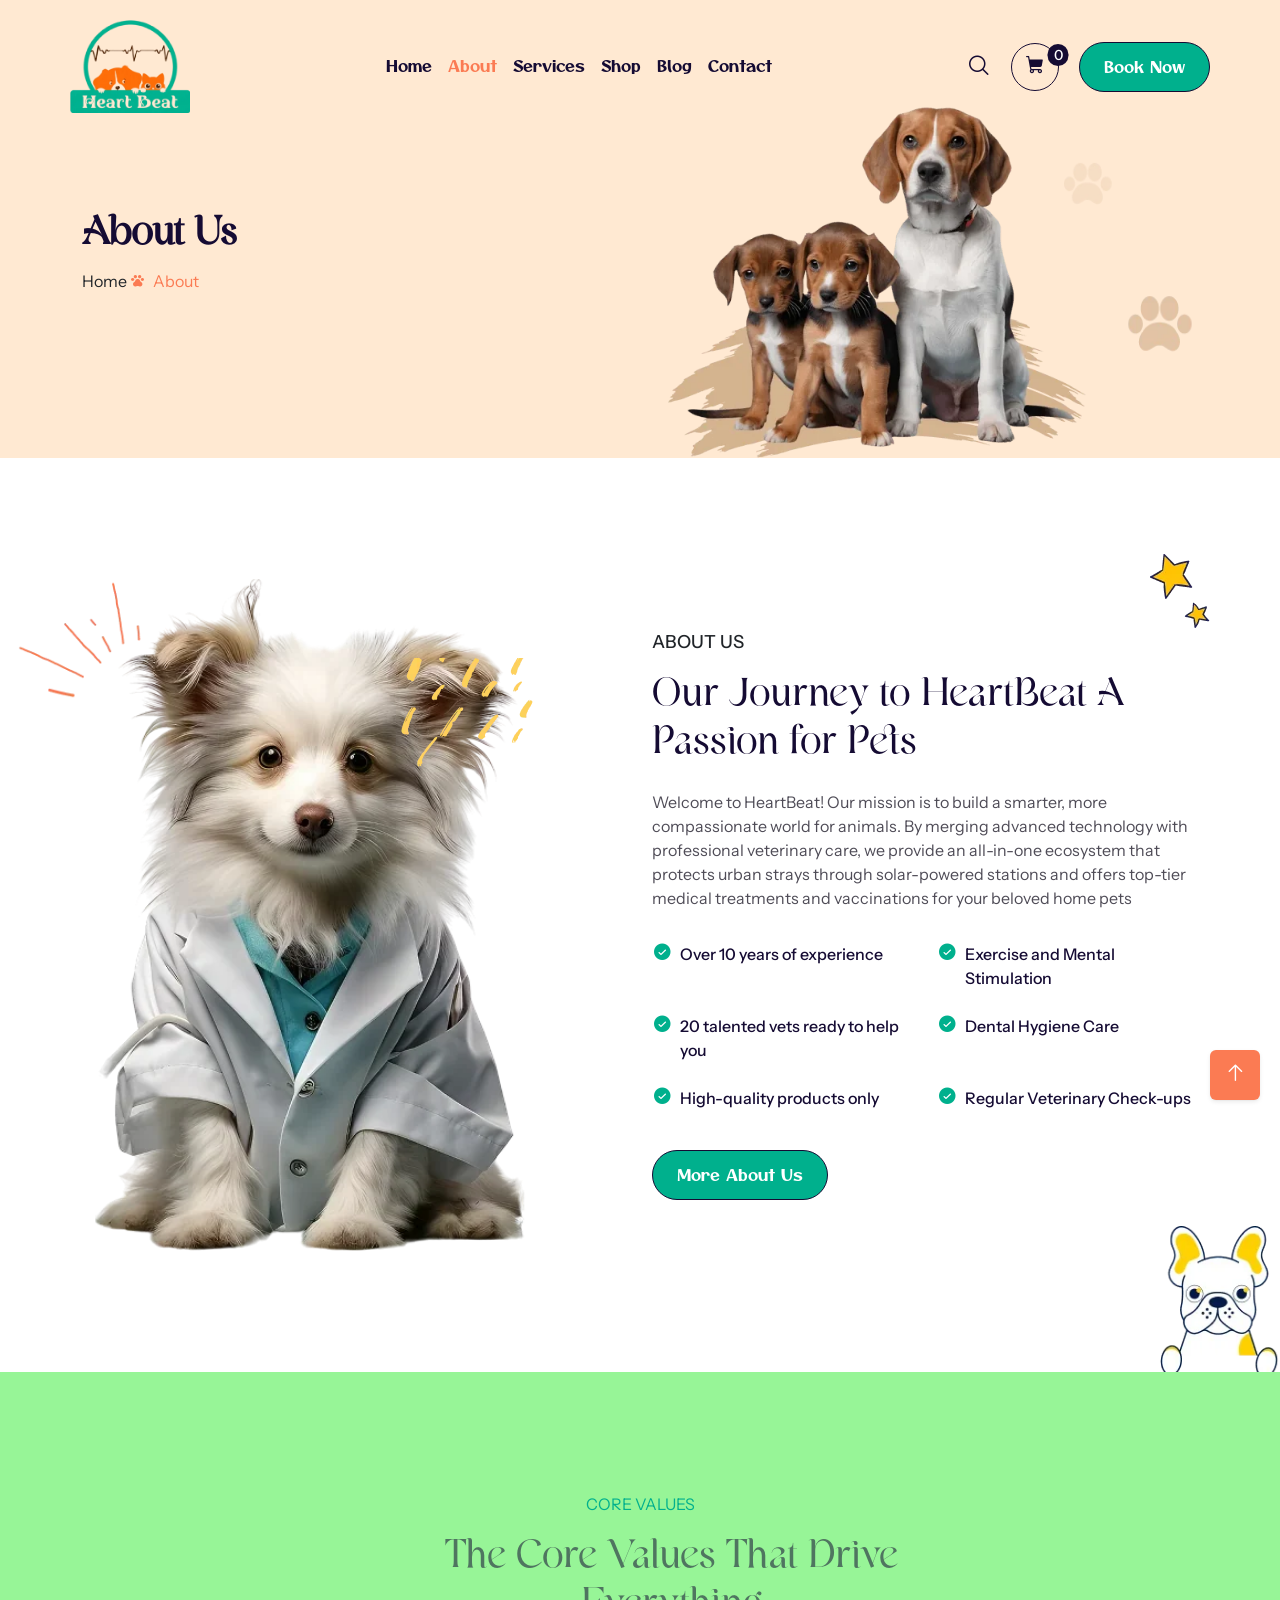
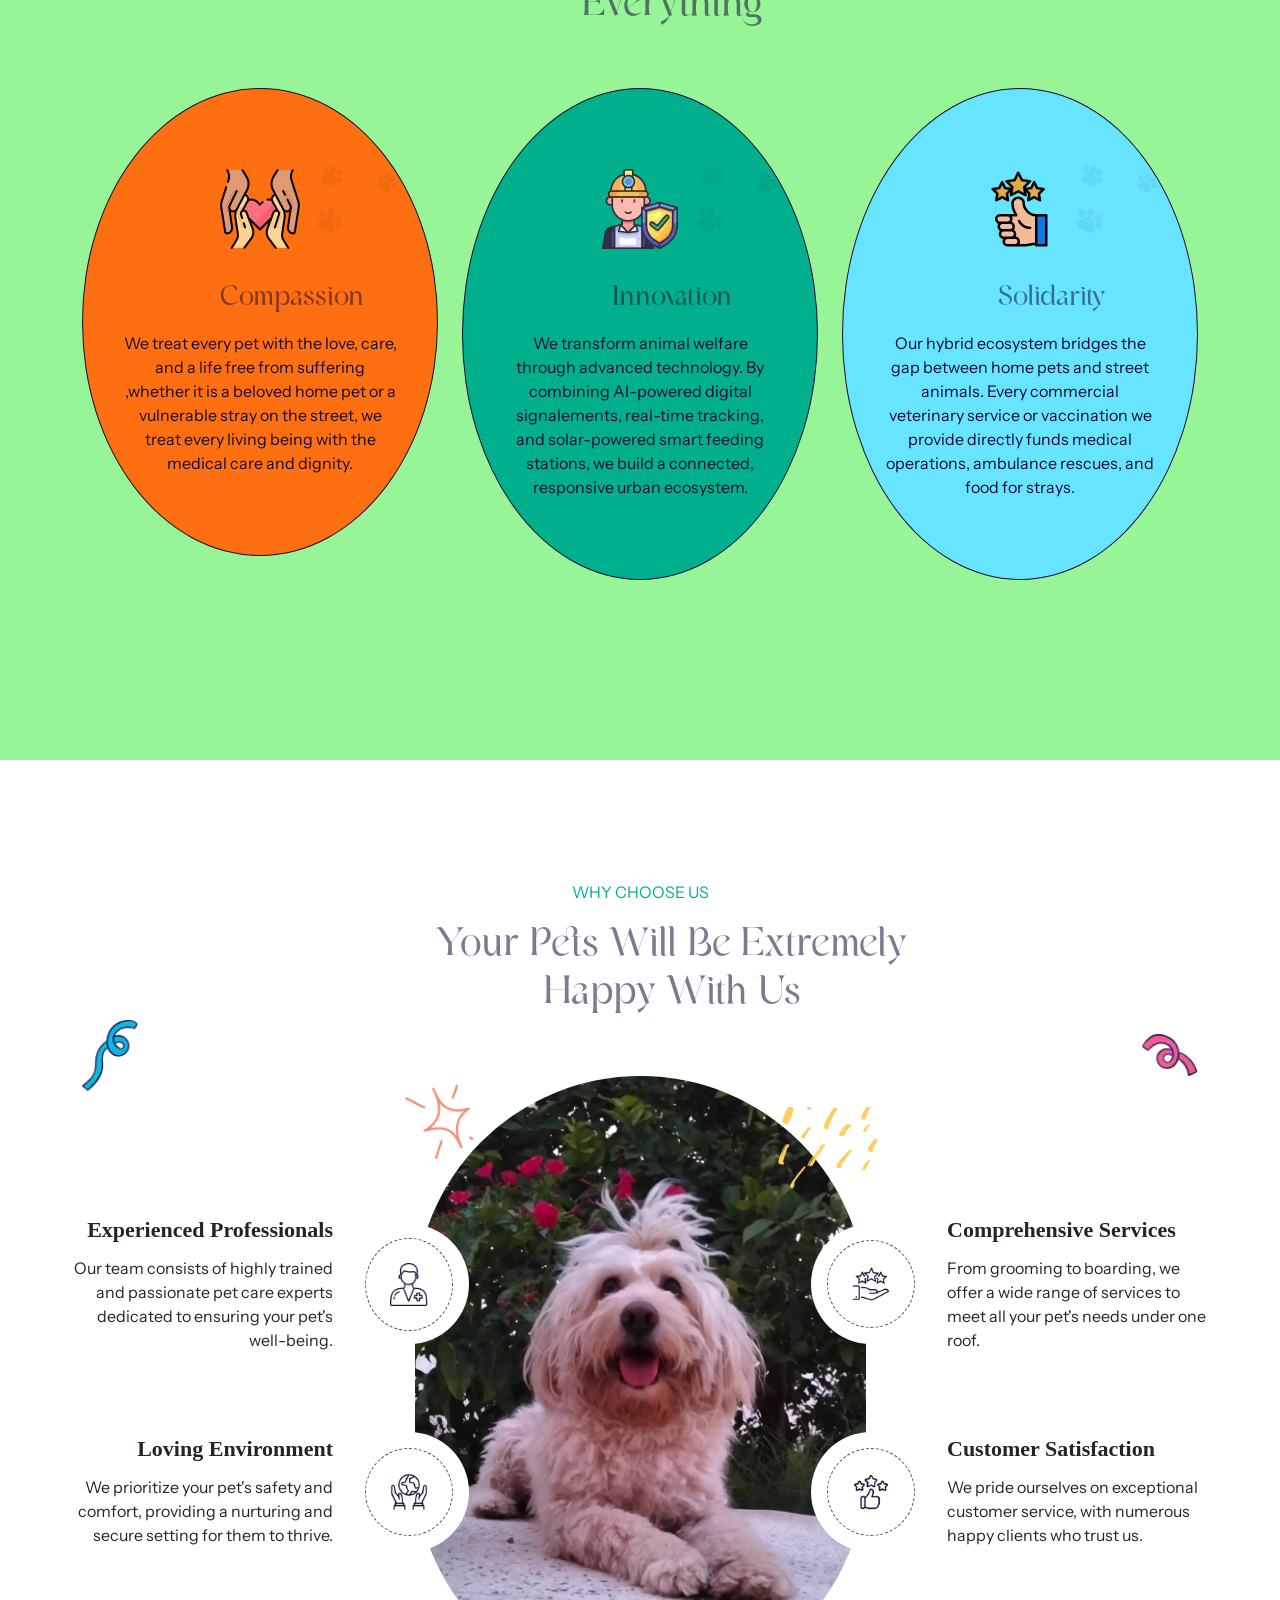
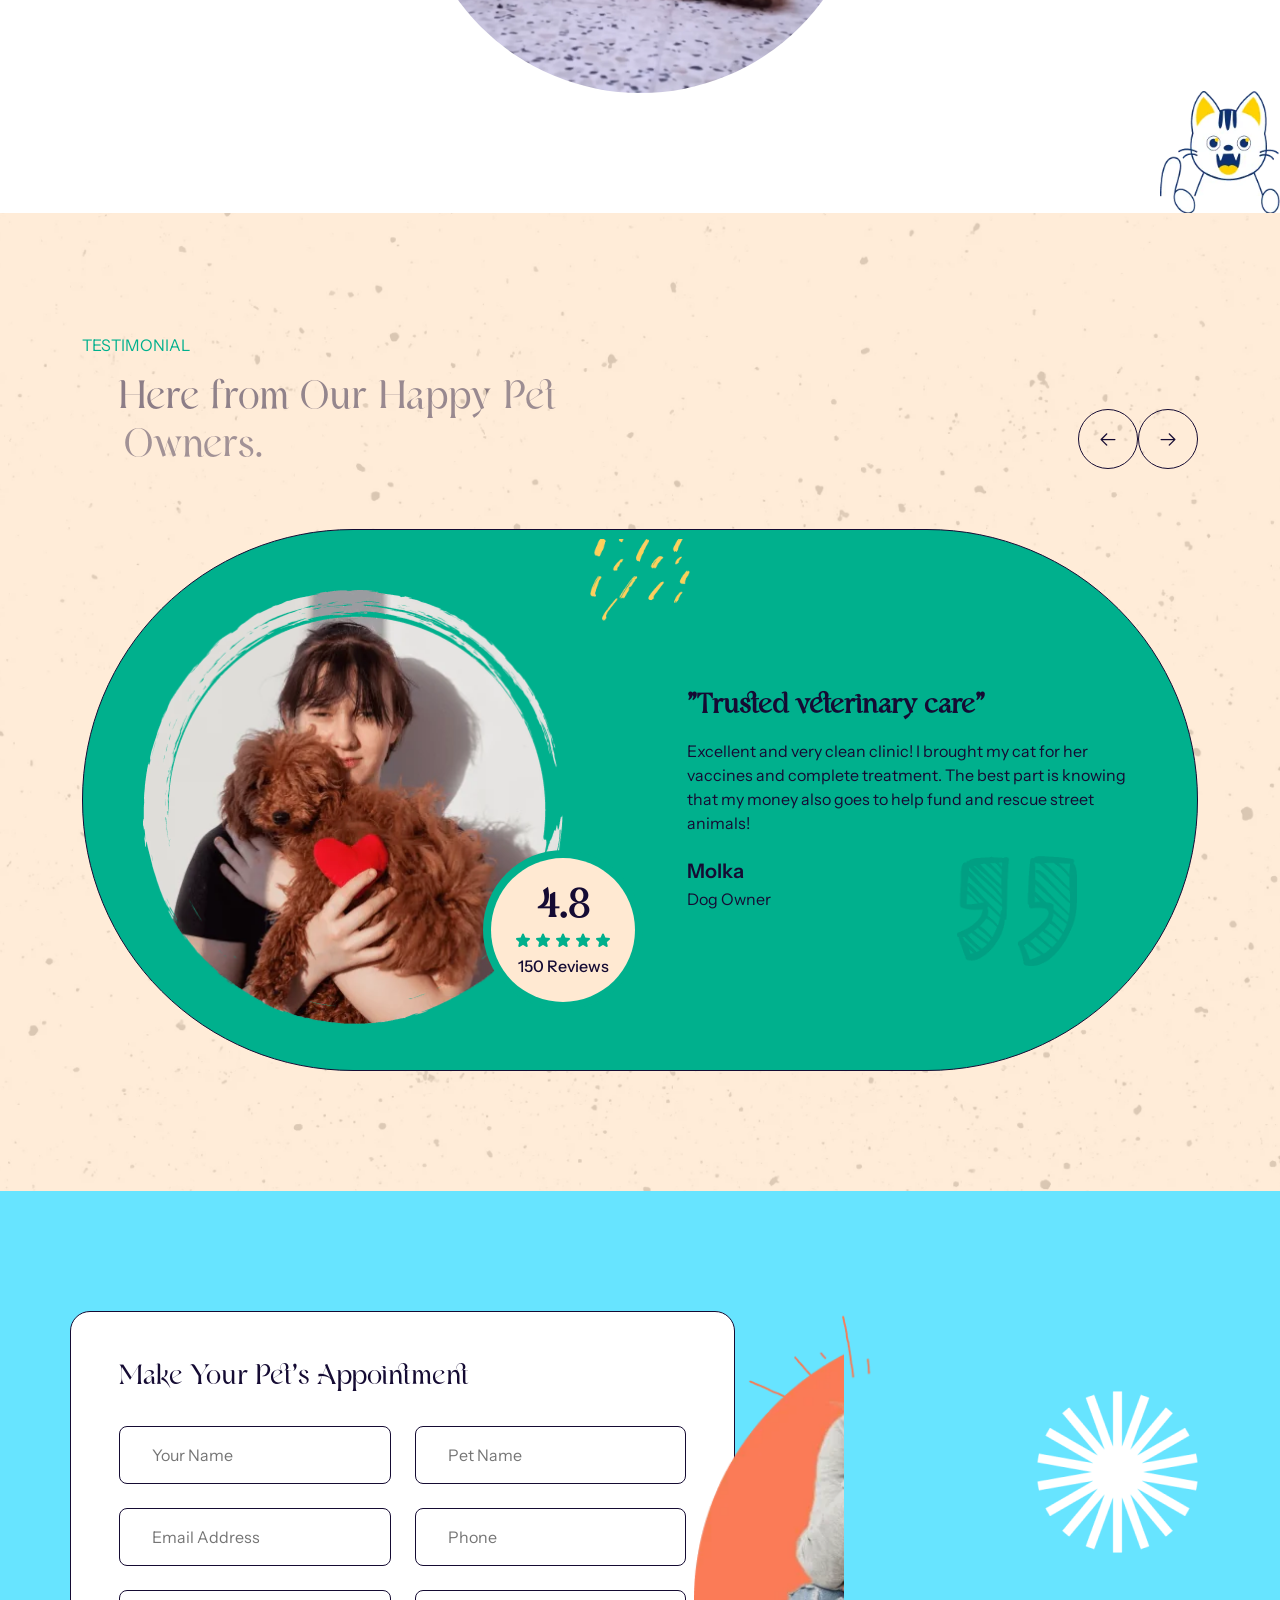
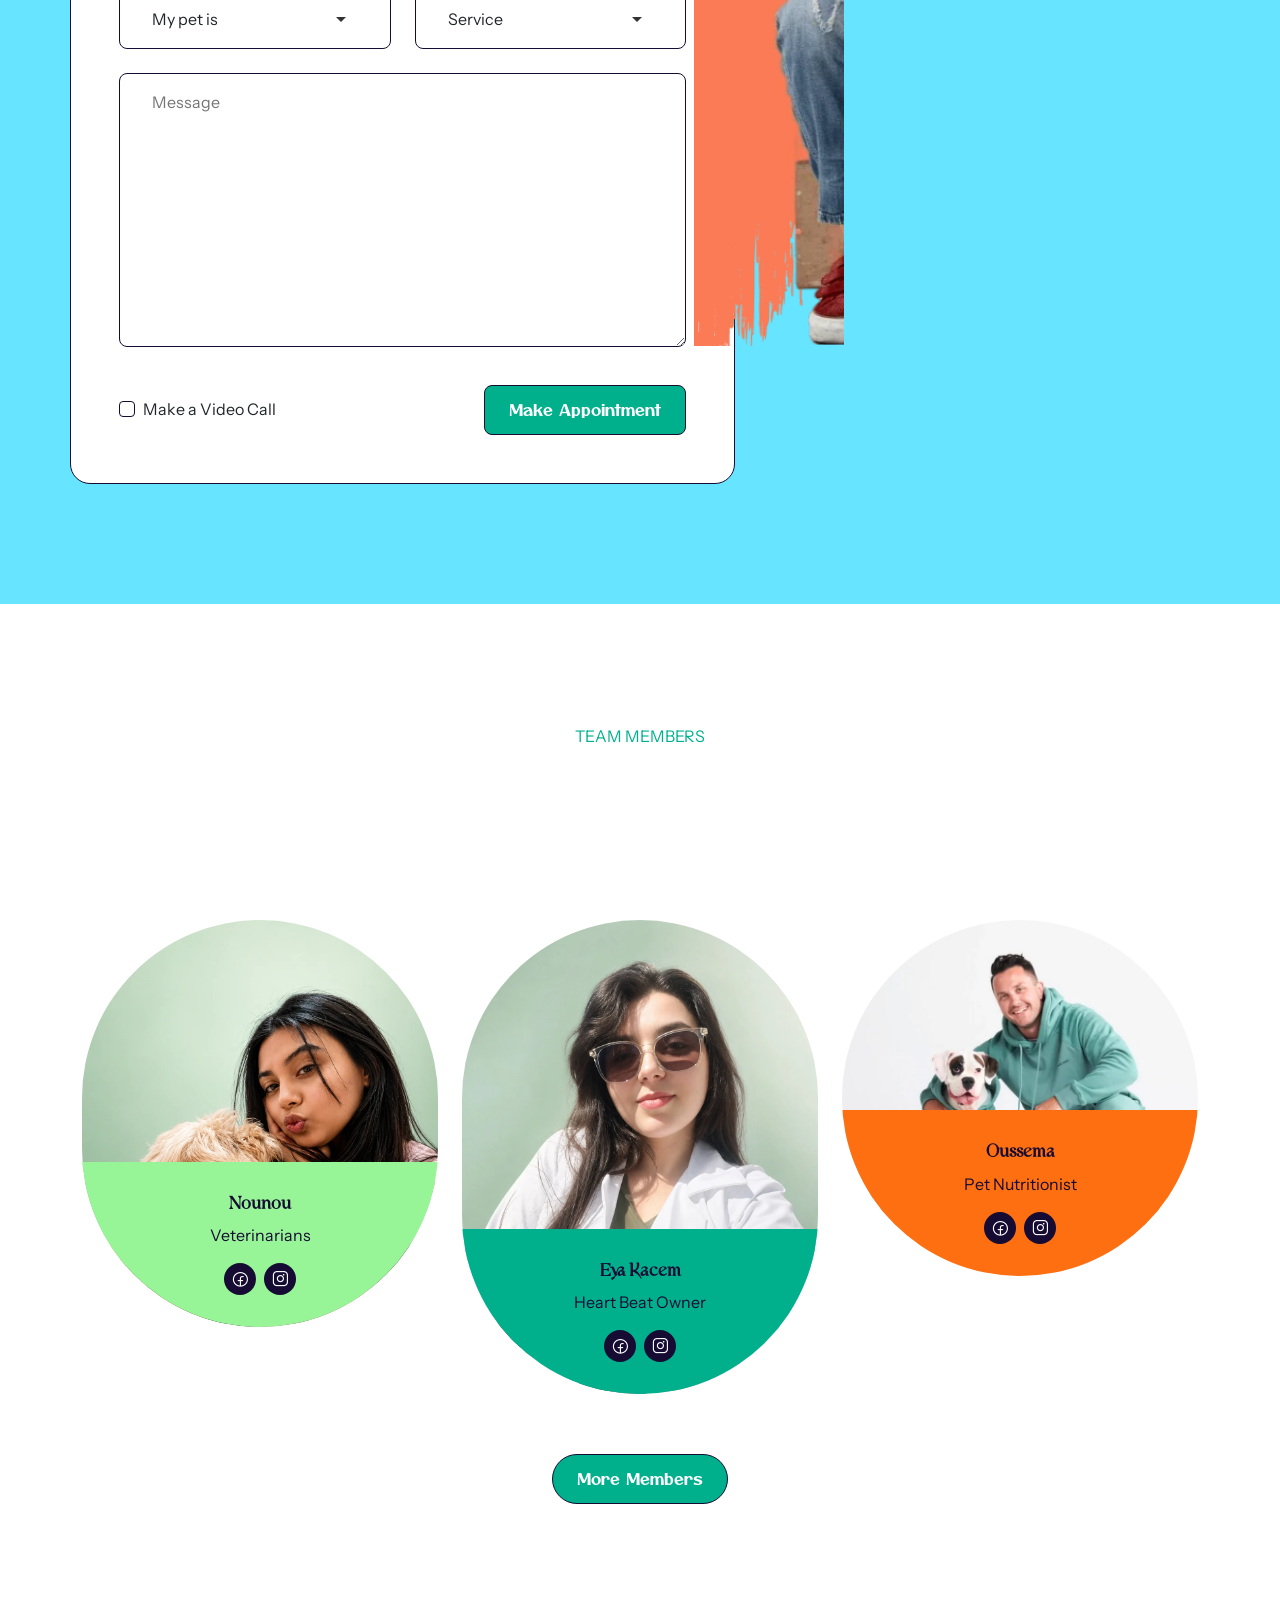
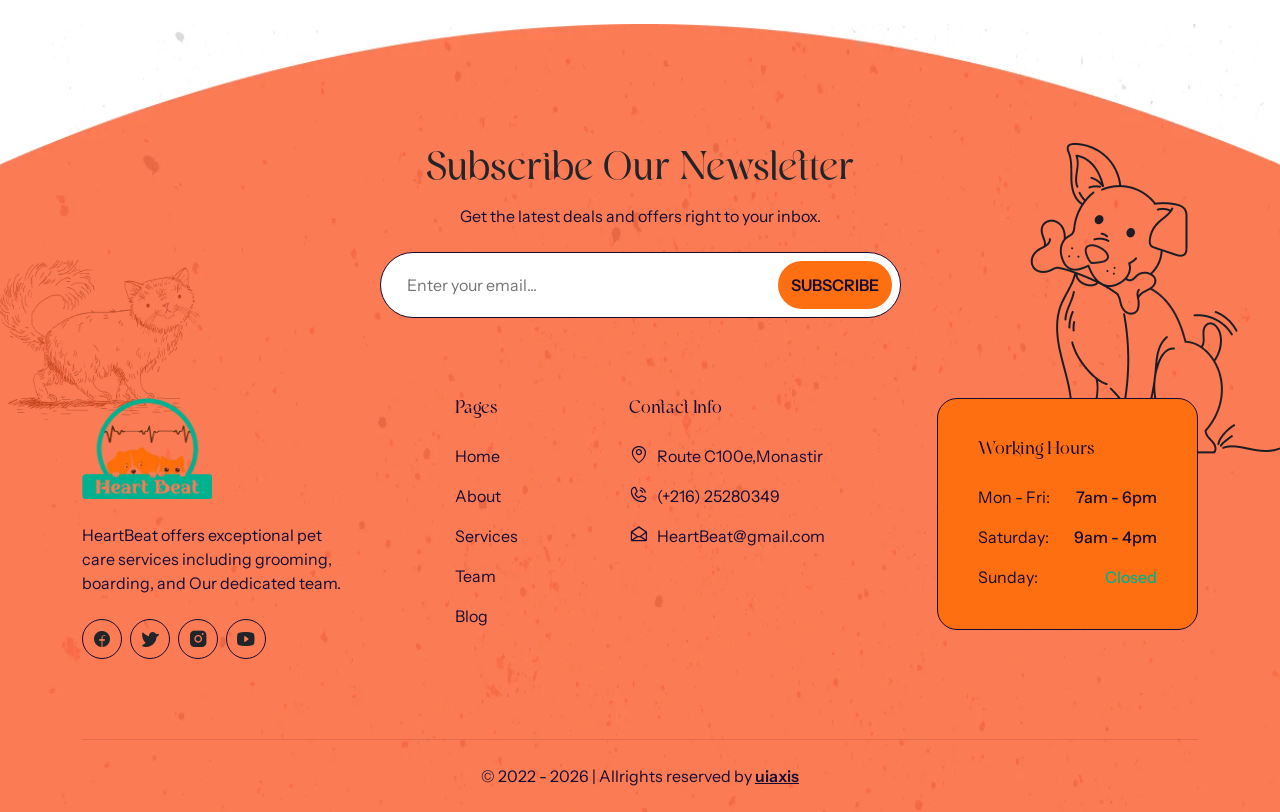
==== commit 0e016039: "perf: convert all images to WebP, reduce size 47MB->3.7MB" ====
--- a/about-us.html
+++ b/about-us.html
@@ -8,7 +8,7 @@
     <meta charset="utf-8">
     <meta name="viewport" content="width=device-width, initial-scale=1">
     <title>HeartBeat HTML</title>
-    <link rel="shortcut icon" href="assets/images/favicon.png" type="image/x-icon">
+    <link rel="shortcut icon" href="assets/images/favicon.webp" type="image/x-icon">
 
 <script defer src="assets/js/main.js"></script><link href="assets/css/style.css" rel="stylesheet"></head>
 
@@ -40,8 +40,8 @@
         <div class="d-flex align-items-center justify-content-between px-lg-0 px-4 py-lg-5 py-3">
             <div class="logo">
                 <a href="index.html">
-                    <img src="assets/images/logo.png" alt="logo" class="d-none d-lg-block" width="120px">
-                    <img src="assets/images/logo.png" alt="logo" class="d-lg-none" width="80px">
+                    <img src="assets/images/logo.webp" alt="logo" class="d-none d-lg-block" width="120px">
+                    <img src="assets/images/logo.webp" alt="logo" class="d-lg-none" width="80px">
                 </a>
             </div>
             <nav class="navbar-area">
@@ -122,12 +122,12 @@
                     </div>
                     <div class="col-xl-5 col-sm-6 me-auto d-none d-sm-block">
                         <div class="reveal-bottom inner-hero-banner">
-                            <img class="w-100" src="assets/images/inner-hero-banner.png" alt="inner hero banner">
+                            <img class="w-100" src="assets/images/inner-hero-banner.webp" alt="inner hero banner">
                         </div>
                     </div>
                 </div>
                 <div class="pows position-absolute top-60 right-n10 translate-middle-y z-n1 d-none d-sm-block">
-                    <img class="w-100" src="assets/images/pows.png" alt="pow">
+                    <img class="w-100" src="assets/images/pows.webp" alt="pow">
                 </div>
             </div>
         </section>
@@ -137,20 +137,20 @@
         <section class="about-us-section pt-120 pb-120">
             <div class="container position-relative">
                 <div class="two-star position-absolute top-0 end-0">
-                    <img class="w-100" src="assets/images/two-star.png" alt="two star">
+                    <img class="w-100" src="assets/images/two-star.webp" alt="two star">
                 </div>
                 <div class="row g-6 justify-content-between align-items-center">
                     <div class="col-lg-5 order-last order-lg-first">
                         <div class="position-relative">
                             <div class="sun-vector position-absolute top-0 start-0 translate-middle-x">
-                                <img class="w-100" src="assets/images/sun-vector.png" alt="vector">
+                                <img class="w-100" src="assets/images/sun-vector.webp" alt="vector">
                             </div>
                             <div class="about-us-banner position-relative">
                                 <div class="position-absolute top-0 end-0 mt-20 z-1">
-                                    <img class="w-100" src="assets/images/rain-drop.png" alt="rain drop">
+                                    <img class="w-100" src="assets/images/rain-drop.webp" alt="rain drop">
                                 </div>
                                 <div class="reveal-left">
-                                    <img class="w-100 h-100" src="assets/images/about-section-banner.png"
+                                    <img class="w-100 h-100" src="assets/images/about-section-banner.webp"
                                         alt="hero banner">
                                 </div>
                             </div>
@@ -211,7 +211,7 @@
                 </div>
             </div>
             <div class="vector-white banner-element elementRight position-absolute bottom-0 z-n1">
-                <img class="w-100" src="assets/images/dog-vector-white.png" alt="dog vector">
+                <img class="w-100" src="assets/images/dog-vector-white.webp" alt="dog vector">
             </div>
         </section>
         <!-- about us section end -->
@@ -232,10 +232,10 @@
                         <div
                             class="core-value-card position-relative text-center py-xl-20 py-lg-15 py-sm-12 py-18 px-xl-10 px-sm-8 px-10 border n20-border radius-circle bg-secondary overflow-hidden">
                             <div class="dog-paws position-absolute end-0 top-0 me-10 mt-10">
-                                <img class="w-100" src="assets/images/dog-paws.png" alt="">
+                                <img class="w-100" src="assets/images/dog-paws.webp" alt="">
                             </div>
                             <div class="icon-80px mx-auto radius-0 mb-lg-8 mb-6">
-                                <img class="w-100" src="assets/images/sharing-love.png" alt="icon">
+                                <img class="w-100" src="assets/images/sharing-love.webp" alt="icon">
                             </div>
                             <a href="#"
                                 class="text-animation-line text-h3 text-n20 font-royalist fw-normal mb-4 hover-underline">Compassion</a>
@@ -248,10 +248,10 @@
                         <div
                             class="core-value-card position-relative text-center py-xl-20 py-lg-15 py-sm-12 py-18 px-xl-10 px-sm-8 px-10 border n20-border radius-circle bg-primary overflow-hidden">
                             <div class="dog-paws position-absolute end-0 top-0 me-10 mt-10">
-                                <img class="w-100" src="assets/images/dog-paws.png" alt="">
+                                <img class="w-100" src="assets/images/dog-paws.webp" alt="">
                             </div>
                             <div class="icon-80px mx-auto radius-0 mb-lg-8 mb-6">
-                                <img class="w-100" src="assets/images/safety.png" alt="icon">
+                                <img class="w-100" src="assets/images/safety.webp" alt="icon">
                             </div>
                             <a href="#"
                                 class="text-animation-line text-h3 text-n20 font-royalist fw-normal mb-4 hover-underline">Innovation</a>
@@ -265,10 +265,10 @@
                         <div
                             class="core-value-card position-relative text-center py-xl-20 py-lg-15 py-sm-12 py-18 px-xl-10 px-sm-8 px-10 border n20-border radius-circle bg-secondary2 overflow-hidden">
                             <div class="dog-paws position-absolute end-0 top-0 me-10 mt-10">
-                                <img class="w-100" src="assets/images/dog-paws.png" alt="">
+                                <img class="w-100" src="assets/images/dog-paws.webp" alt="">
                             </div>
                             <div class="icon-80px mx-auto radius-0 mb-lg-8 mb-6">
-                                <img class="w-100" src="assets/images/like-star.png" alt="icon">
+                                <img class="w-100" src="assets/images/like-star.webp" alt="icon">
                             </div>
                             <a href="#"
                                 class="text-animation-line text-h3 text-n20 font-royalist fw-normal mb-4 hover-underline">Solidarity</a>
@@ -296,10 +296,10 @@
                 </h2>
             </div>
             <div class="icon-80px position-absolute start-0 top-100">
-                <img class="w-100" src="assets/images/spiral-1.png" alt="spiral shape">
+                <img class="w-100" src="assets/images/spiral-1.webp" alt="spiral shape">
             </div>
             <div class="icon-80px position-absolute end-0 top-100">
-                <img class="w-100" src="assets/images/spiral-2.png" alt="spiral shape">
+                <img class="w-100" src="assets/images/spiral-2.webp" alt="spiral shape">
             </div>
         </div>
 
@@ -314,7 +314,7 @@
                         </div>
                         <div class="img-area box-style box-primary p-lg-4 p-2">
                             <span class="icon-area d-block p-lg-6 p-md-4 p-2 radius-circle">
-                                <img class="transition w-100" src="assets/images/choose-us-icon-1.png" alt="Icon">
+                                <img class="transition w-100" src="assets/images/choose-us-icon-1.webp" alt="Icon">
                             </span>
                         </div>
                     </div>
@@ -326,7 +326,7 @@
                         </div>
                         <div class="img-area box-style box-primary p-lg-4 p-2">
                             <span class="icon-area d-block p-lg-6 p-md-4 p-2 radius-circle">
-                                <img class="transition w-100" src="assets/images/choose-us-icon-2.png" alt="Icon">
+                                <img class="transition w-100" src="assets/images/choose-us-icon-2.webp" alt="Icon">
                             </span>
                         </div>
                     </div>
@@ -334,13 +334,13 @@
             </div>
             <div class="col-md-5 col-sm-12 position-relative z-n1">
                 <div class="icon-80px position-absolute top-0 start-0 d-none d-lg-block">
-                    <img class="w-100" src="assets/images/bright-star.png" alt="bright start">
+                    <img class="w-100" src="assets/images/bright-star.webp" alt="bright start">
                 </div>
                 <div class="icon-100px position-absolute top-5 end-0 d-none d-lg-block">
-                    <img class="w-100" src="assets/images/rain-drop.png" alt="bright start">
+                    <img class="w-100" src="assets/images/rain-drop.webp" alt="bright start">
                 </div>
                 <div class="choose-us-area cus-z-1 d-none d-md-block">
-                    <img src="assets/images/bogoss.png" class="w-100 rounded-pill" alt="Icon">
+                    <img src="assets/images/bogoss.webp" class="w-100 rounded-pill" alt="Icon">
                 </div>
             </div>
             <div class="col-md-3 d-center">
@@ -353,7 +353,7 @@
                         </div>
                         <div class="img-area box-style box-primary p-lg-4 p-2">
                             <span class="icon-area d-block p-lg-6 p-md-4 p-2 radius-circle">
-                                <img class="transition w-100" src="assets/images/choose-us-icon-3.png" alt="Icon">
+                                <img class="transition w-100" src="assets/images/choose-us-icon-3.webp" alt="Icon">
                             </span>
                         </div>
                     </div>
@@ -365,7 +365,7 @@
                         </div>
                         <div class="img-area box-style box-primary p-lg-4 p-2">
                             <span class="icon-area d-block p-lg-6 p-md-4 p-2 radius-circle">
-                                <img class="transition w-100" src="assets/images/choose-us-icon-4.png" alt="Icon">
+                                <img class="transition w-100" src="assets/images/choose-us-icon-4.webp" alt="Icon">
                             </span>
                         </div>
                     </div>
@@ -373,7 +373,7 @@
             </div>
         </div>
         <div class="vector-white banner-element elementRight position-absolute bottom-0 z-n1 d-none d-md-block">
-            <img class="w-100" src="assets/images/cat-vector.png" alt="dog vector">
+            <img class="w-100" src="assets/images/cat-vector.webp" alt="dog vector">
         </div>
     </div>
 </section>
@@ -410,12 +410,12 @@
                         class="testimonial-swiper-card d-md-flex d-grid align-items-center justify-content-between gap-md-20 gap-10 p-xl-15 p-lg-10 p-md-8 p-6 bg-primary border n20-border radius-lg-pill radius-42 position-relative overflow-hidden">
                         <div
                             class="rain-drop icon-120px radius-unset position-absolute start-50 top-0 translate-middle-x">
-                            <img class="w-100" src="assets/images/rain-drop.png" alt="rain-drop">
+                            <img class="w-100" src="assets/images/rain-drop.webp" alt="rain-drop">
                         </div>
 
                         <div class="owner-area position-relative">
                             <div class="img-area mx-auto">
-                                <img class="w-100" src="assets/images/testimonial-owner-1.png" alt="testimonial owner">
+                                <img class="w-100" src="assets/images/testimonial-owner-1.webp" alt="testimonial owner">
                             </div>
                             <div
                                 class="rating-area p-2 bg-primary position-absolute left-md-100 left-75 bottom-0 translate-middle-x">
@@ -436,7 +436,7 @@
                         </div>
                         <div class="msg-area d-grid gap-lg-6 gap-4 position-relative">
                             <div class="quote-icon position-absolute end-0 top-100 translate-middle">
-                                <img class="w-100" src="assets/images/quote-icon.png" alt="quote icon">
+                                <img class="w-100" src="assets/images/quote-icon.webp" alt="quote icon">
                             </div>
                             <div class="d-grid gap-lg-4 gap-2">
                                 <span class="text-h3 text-n20">"Trusted veterinary care"</span>
@@ -458,12 +458,12 @@
                         class="testimonial-swiper-card d-md-flex d-grid align-items-center justify-content-between gap-md-20 gap-10 p-xl-15 p-lg-10 p-md-8 p-6 bg-secondary border n20-border radius-lg-pill radius-42 position-relative overflow-hidden">
                         <div
                             class="rain-drop icon-120px radius-unset position-absolute start-50 top-0 translate-middle-x">
-                            <img class="w-100" src="assets/images/rain-drop.png" alt="rain-drop">
+                            <img class="w-100" src="assets/images/rain-drop.webp" alt="rain-drop">
                         </div>
 
                         <div class="owner-area position-relative">
                             <div class="img-area mx-auto">
-                                <img class="w-100" src="assets/images/testimonial-owner-2.png" alt="testimonial owner">
+                                <img class="w-100" src="assets/images/testimonial-owner-2.webp" alt="testimonial owner">
                             </div>
                             <div
                                 class="rating-area p-2 bg-primary position-absolute left-md-100 left-75 bottom-0 translate-middle-x">
@@ -484,7 +484,7 @@
                         </div>
                         <div class="msg-area d-grid gap-lg-6 gap-4 position-relative">
                             <div class="quote-icon position-absolute end-0 top-100 translate-middle">
-                                <img class="w-100" src="assets/images/quote-icon.png" alt="quote icon">
+                                <img class="w-100" src="assets/images/quote-icon.webp" alt="quote icon">
                             </div>
                             <div class="d-grid gap-lg-4 gap-2">
                                 <span class="text-h3 text-n20">"HeartBeat Website User"</span>
@@ -506,12 +506,12 @@
                         class="testimonial-swiper-card d-md-flex d-grid align-items-center justify-content-between gap-md-20 gap-10 p-xl-15 p-lg-10 p-md-8 p-6 bg-secondary3 border n20-border radius-lg-pill radius-42 position-relative overflow-hidden">
                         <div
                             class="rain-drop icon-120px radius-unset position-absolute start-50 top-0 translate-middle-x">
-                            <img class="w-100" src="assets/images/rain-drop.png" alt="rain-drop">
+                            <img class="w-100" src="assets/images/rain-drop.webp" alt="rain-drop">
                         </div>
 
                         <div class="owner-area position-relative">
                             <div class="img-area mx-auto">
-                                <img class="w-100" src="assets/images/testimonial-owner-3.png" alt="testimonial owner">
+                                <img class="w-100" src="assets/images/testimonial-owner-3.webp" alt="testimonial owner">
                             </div>
                             <div
                                 class="rating-area p-2 bg-primary position-absolute left-md-100 left-75 bottom-0 translate-middle-x">
@@ -532,7 +532,7 @@
                         </div>
                         <div class="msg-area d-grid gap-lg-6 gap-4 position-relative">
                             <div class="quote-icon position-absolute end-0 top-100 translate-middle">
-                                <img class="w-100" src="assets/images/quote-icon.png" alt="quote icon">
+                                <img class="w-100" src="assets/images/quote-icon.webp" alt="quote icon">
                             </div>
                             <div class="d-grid gap-lg-4 gap-2">
                                 <span class="text-h3 text-n20">"Exceptional experiences"</span>
@@ -628,14 +628,14 @@
             <div class="col-lg-5">
                 <div class="position-relative">
                     <div class="sun-vector position-absolute top-0 start-0">
-                        <img class="w-100" src="assets/images/sun-vector.png" alt="vector">
+                        <img class="w-100" src="assets/images/sun-vector.webp" alt="vector">
                     </div>
                     <div class="about-us-banner position-relative">
                         <div class="circle-stripes position-absolute top-0 end-0 mt-20 z-1">
-                            <img class="w-100 rotate" src="assets/images/circle-stripes.png" alt="stripes">
+                            <img class="w-100 rotate" src="assets/images/circle-stripes.webp" alt="stripes">
                         </div>
                         <div class="reveal-left">
-                            <img class="w-100 h-100" src="assets/images/contact-section-banner.png" alt="hero banner">
+                            <img class="w-100 h-100" src="assets/images/contact-section-banner.webp" alt="hero banner">
                         </div>
                     </div>
                 </div>
@@ -662,10 +662,10 @@
                 <div class="team-card radius-pill position-relative overflow-hidden">
                     <a href="team-details.html" class="team-member-img shake-animation d-block">
                         <div class="shake-thumb">
-                            <img src="assets/images/team-1.png" alt="team member" class="w-100" />
+                            <img src="assets/images/team-1.webp" alt="team member" class="w-100" />
                         </div>
                         <div class="shake-thumb">
-                            <img src="assets/images/nour.png" alt="team member" class="w-100" />
+                            <img src="assets/images/nour.webp" alt="team member" class="w-100" />
                         </div>
                     </a>
                     <div
@@ -690,10 +690,10 @@
 
                     <a href="team-details.html" class="team-member-img shake-animation d-block">
                         <div class="shake-thumb">
-                            <img src="assets/images/rokii_retouched.png" alt="team member" class="w-100" />
+                            <img src="assets/images/rokii_retouched.webp" alt="team member" class="w-100" />
                         </div>
                         <div class="shake-thumb">
-                            <img src="assets/images/mee - Copie.png" alt="team member" class="w-100" />
+                            <img src="assets/images/mee - Copie.webp" alt="team member" class="w-100" />
                         </div>
                     </a>
                     <div
@@ -717,10 +717,10 @@
                 <div class="team-card radius-pill position-relative overflow-hidden">
                     <a href="team-details.html" class="team-member-img shake-animation d-block">
                         <div class="shake-thumb">
-                            <img src="assets/images/Dog Clothes.jpg" alt="team member" class="w-100" />
+                            <img src="assets/images/Dog Clothes.webp" alt="team member" class="w-100" />
                         </div>
                         <div class="shake-thumb">
-                            <img src="assets/images/Pull à Capuche Essentiel - Sarcelle.jpg" alt="team member" class="w-100" />
+                            <img src="assets/images/Pull à Capuche Essentiel - Sarcelle.webp" alt="team member" class="w-100" />
                         </div>
                     </a>
                     <div
@@ -757,13 +757,13 @@
     <!-- footer section start -->
 <footer class="footer-section pt-120">
     <div class="bg-banner position-absolute bottom-0 start-0 w-100 h-100 z-n1 d-none d-sm-block">
-        <img class="w-100 h-100" src="assets/images/footer-bg.png" alt="bg banner">
+        <img class="w-100 h-100" src="assets/images/footer-bg.webp" alt="bg banner">
     </div>
     <div class="position-absolute top-40 left-0 translate-middle-y z-n1 d-none d-lg-block">
-        <img class="max-w-200px w-100" src="assets/images/cat-vector-2.png" alt="footer vector">
+        <img class="max-w-200px w-100" src="assets/images/cat-vector-2.webp" alt="footer vector">
     </div>
     <div class="position-absolute top-15 right-0 z-n1 d-none d-lg-block">
-        <img class="max-w-300px w-100" src="assets/images/dog-vector.png" alt="footer vector">
+        <img class="max-w-300px w-100" src="assets/images/dog-vector.webp" alt="footer vector">
     </div>
     <div class="container">
         <div class="row justify-content-center mb-lg-20 mb-md-15 mb-10 pt-10 pt-md-0">
@@ -788,7 +788,7 @@
             <div class="col-xl-3 col-lg-4 col-md-6">
                 <div class="footer-logo mb-lg-6 mb-4">
                     <a href="index.html">
-                        <img class="w-100" src="assets/images/logo.png" alt="footer logo">
+                        <img class="w-100" src="assets/images/logo.webp" alt="footer logo">
                     </a>
                 </div>
                 <p class="text-n20 fw-normal mb-lg-6 mb-4">
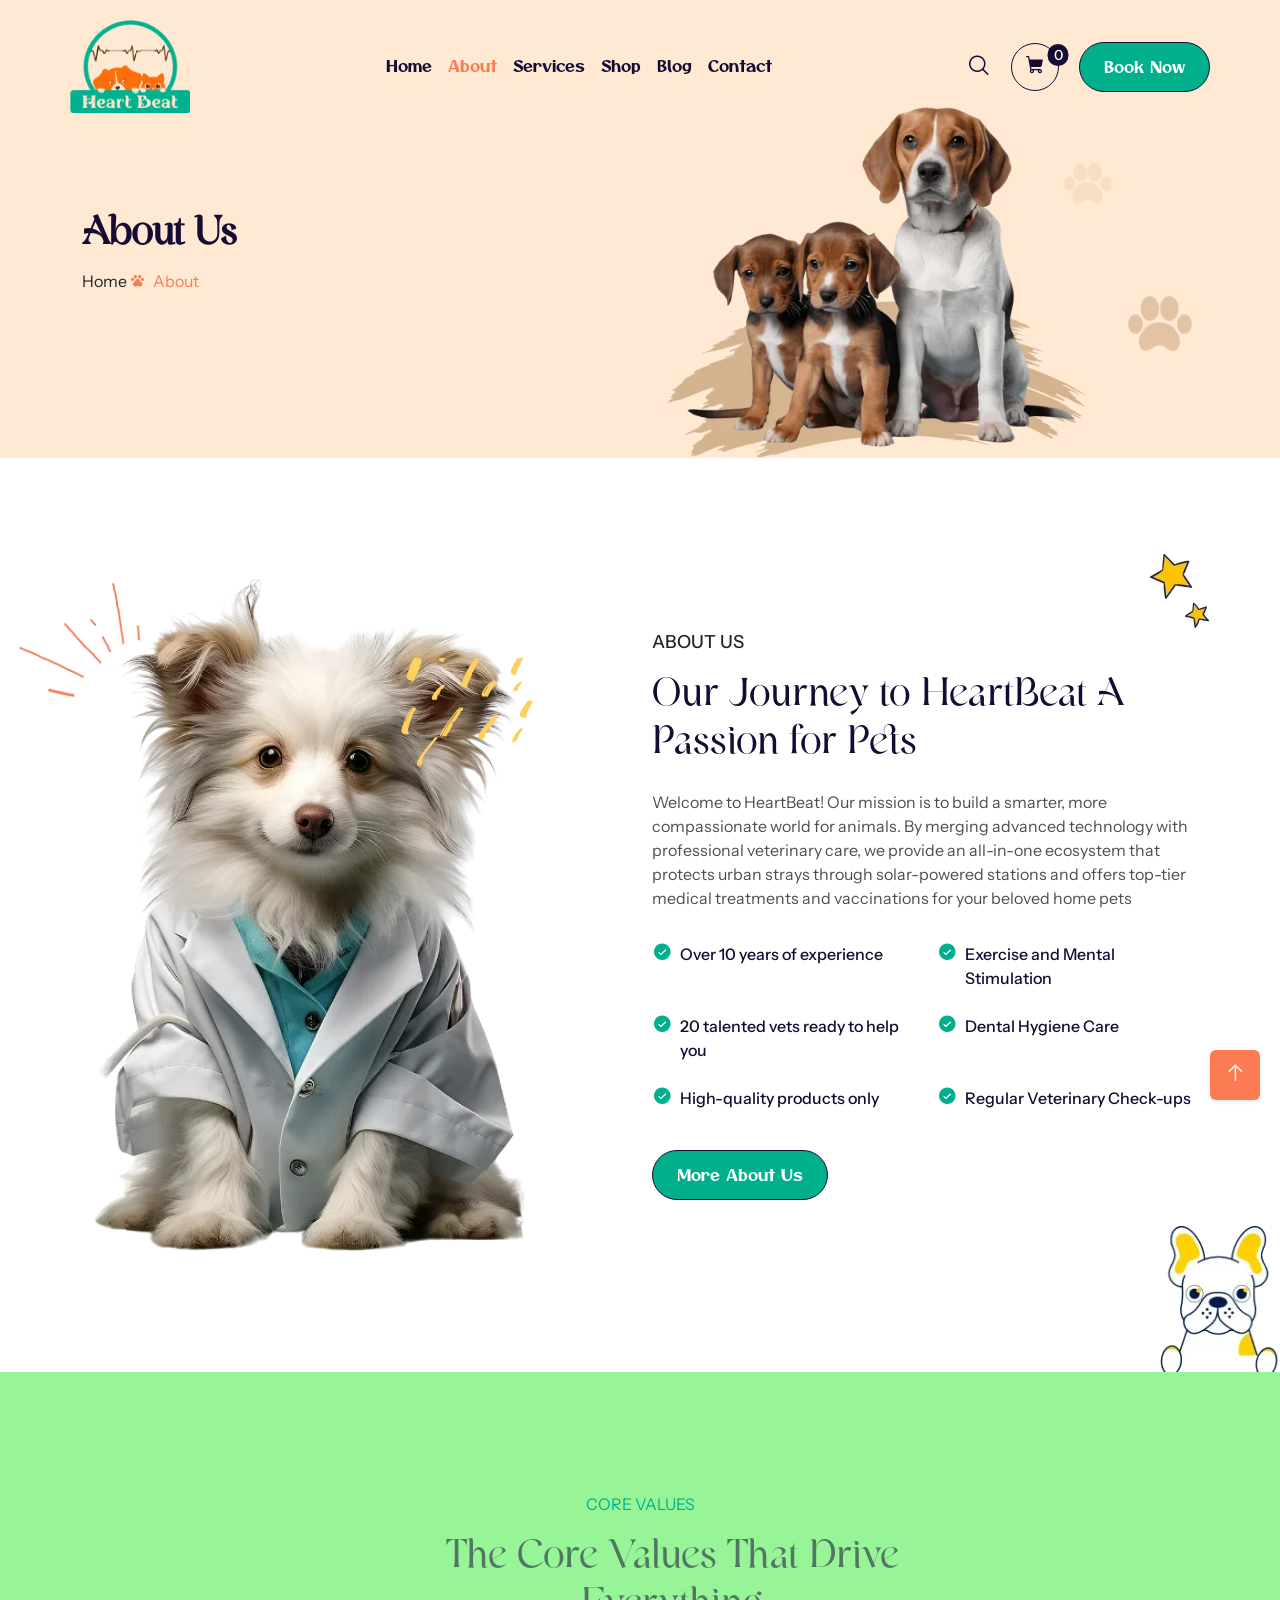
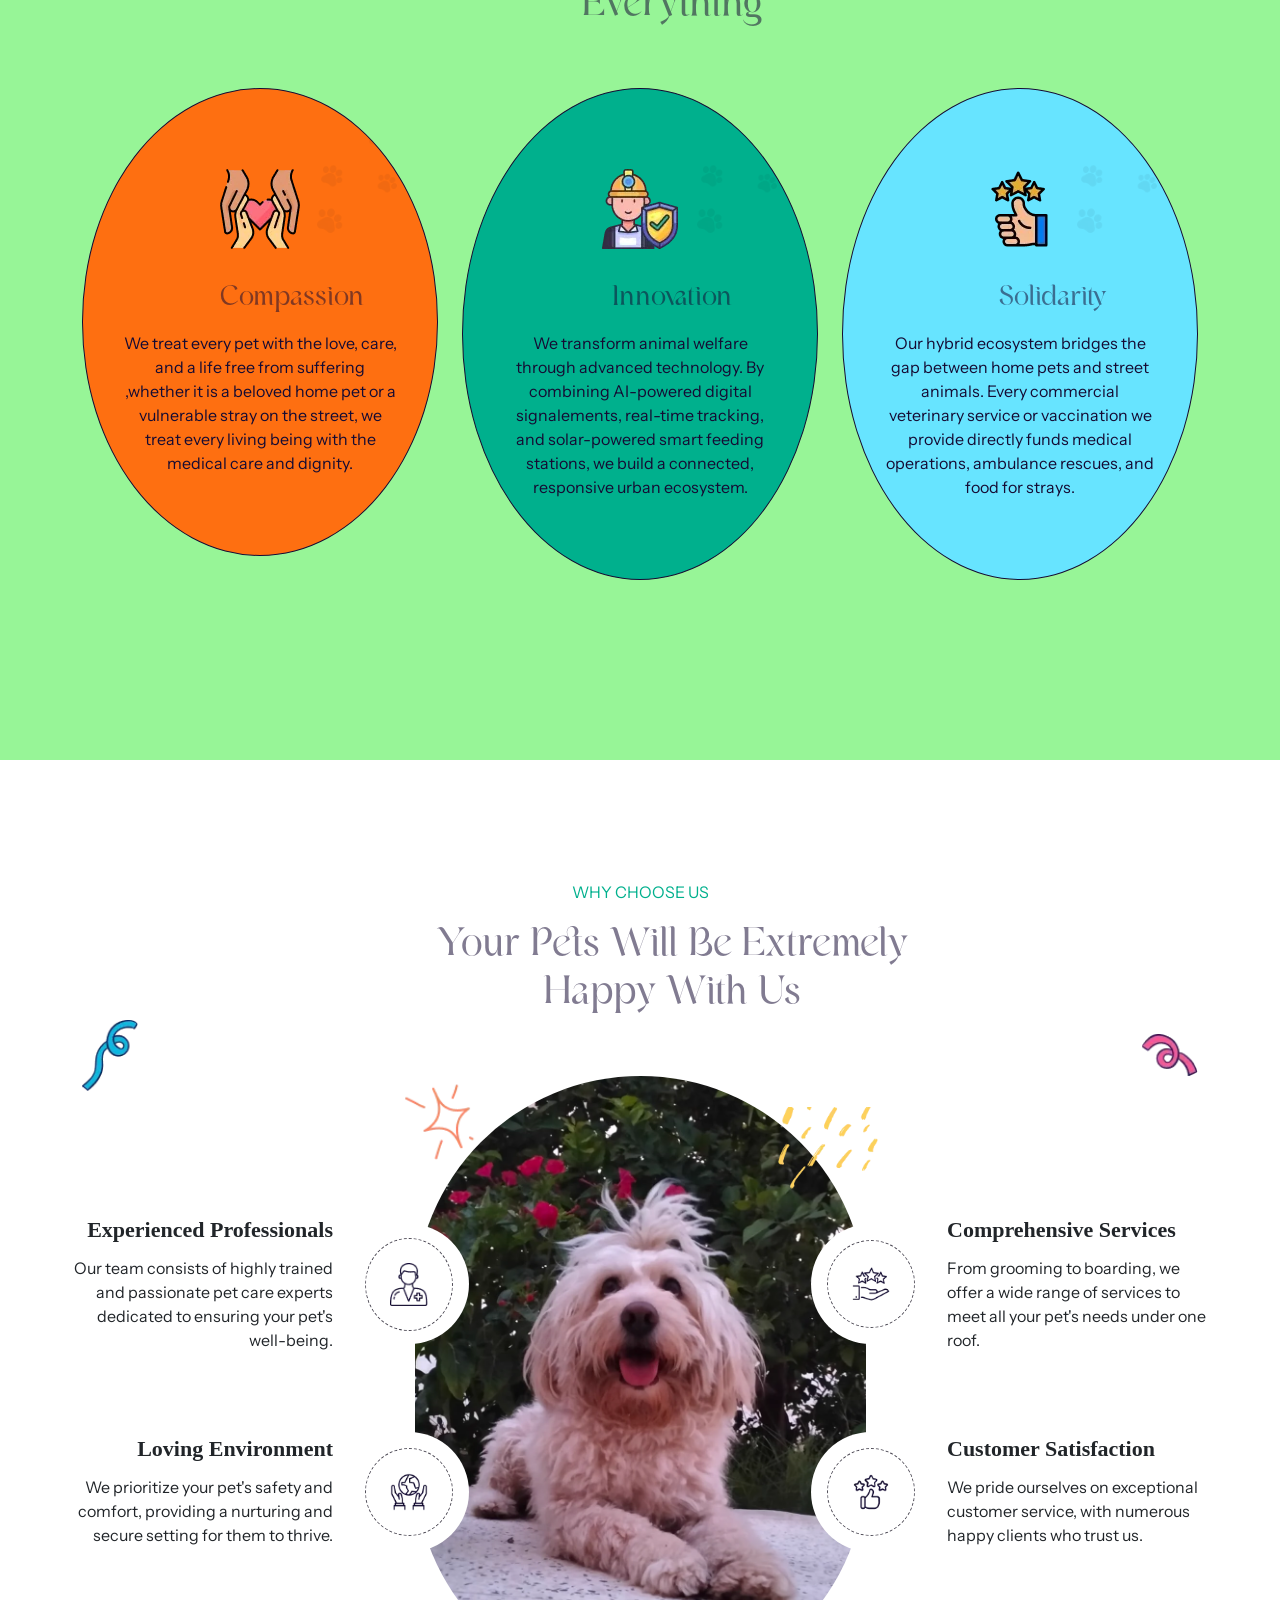
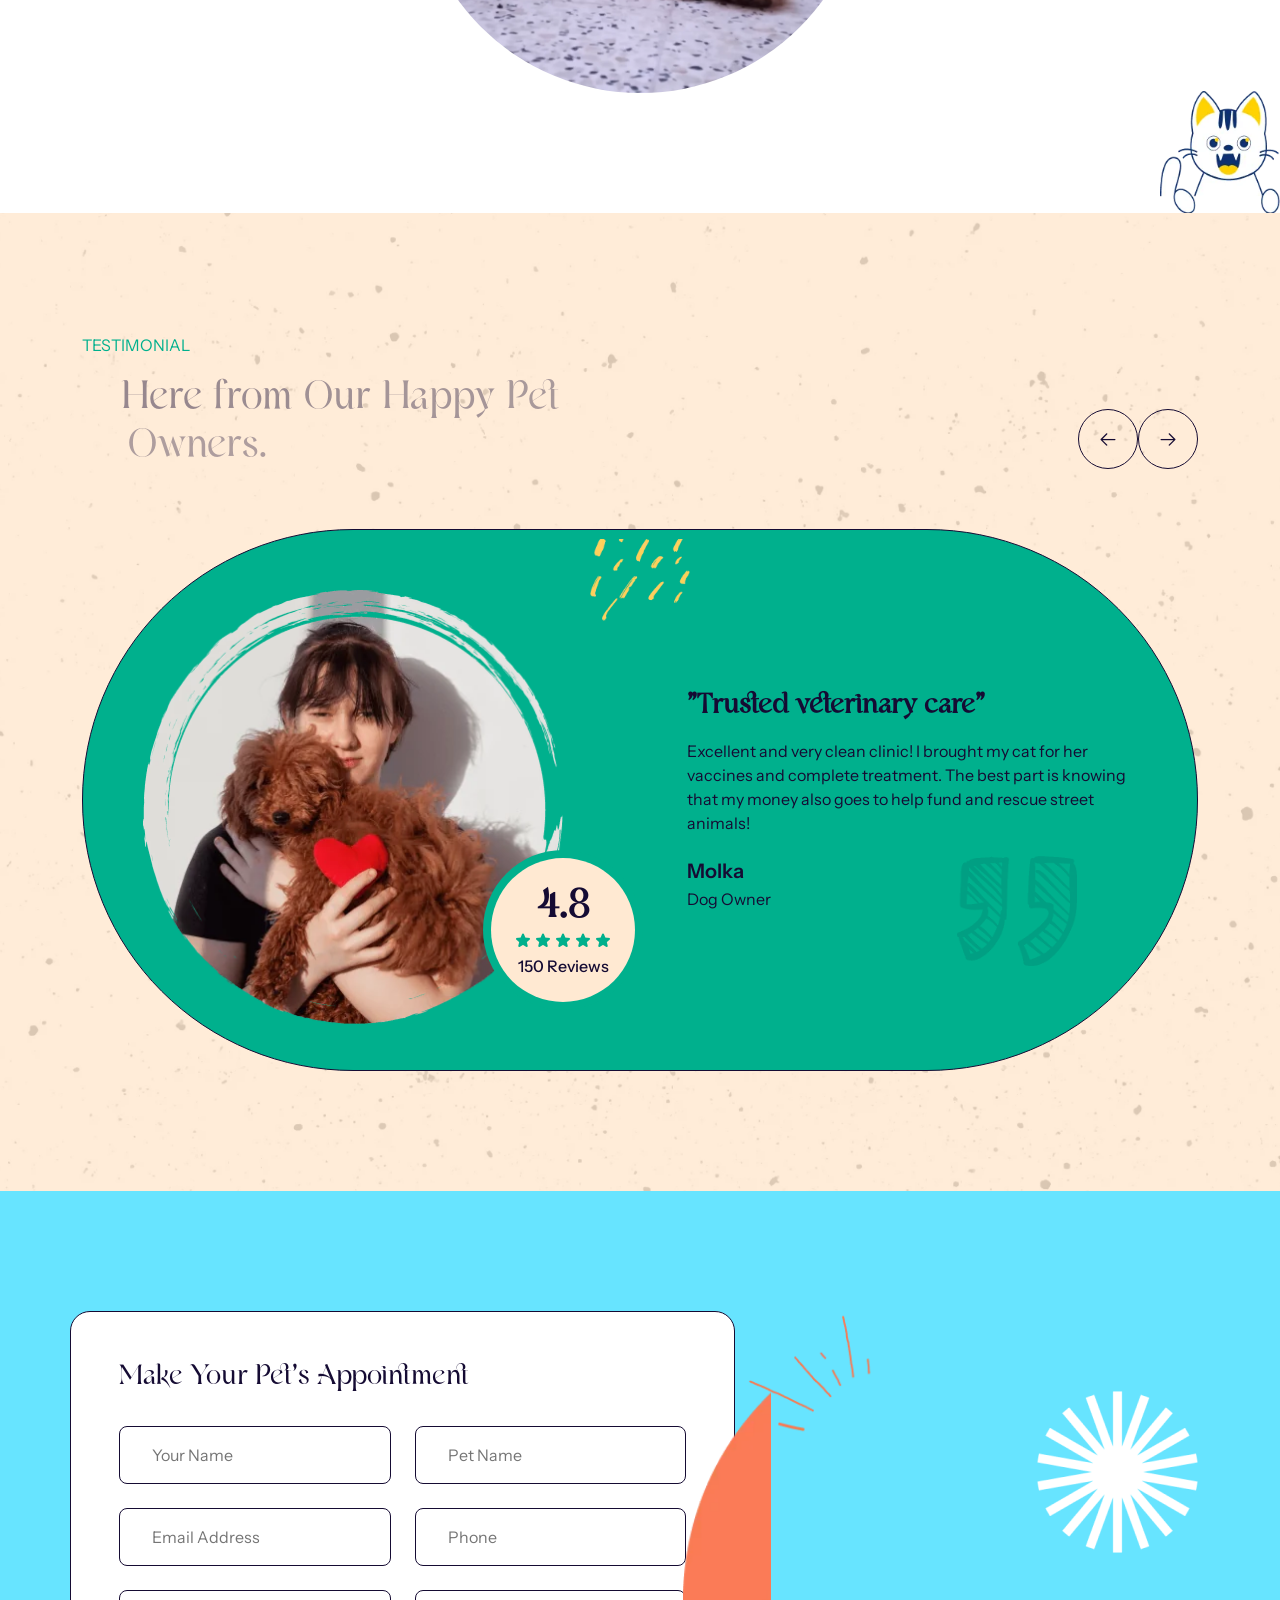
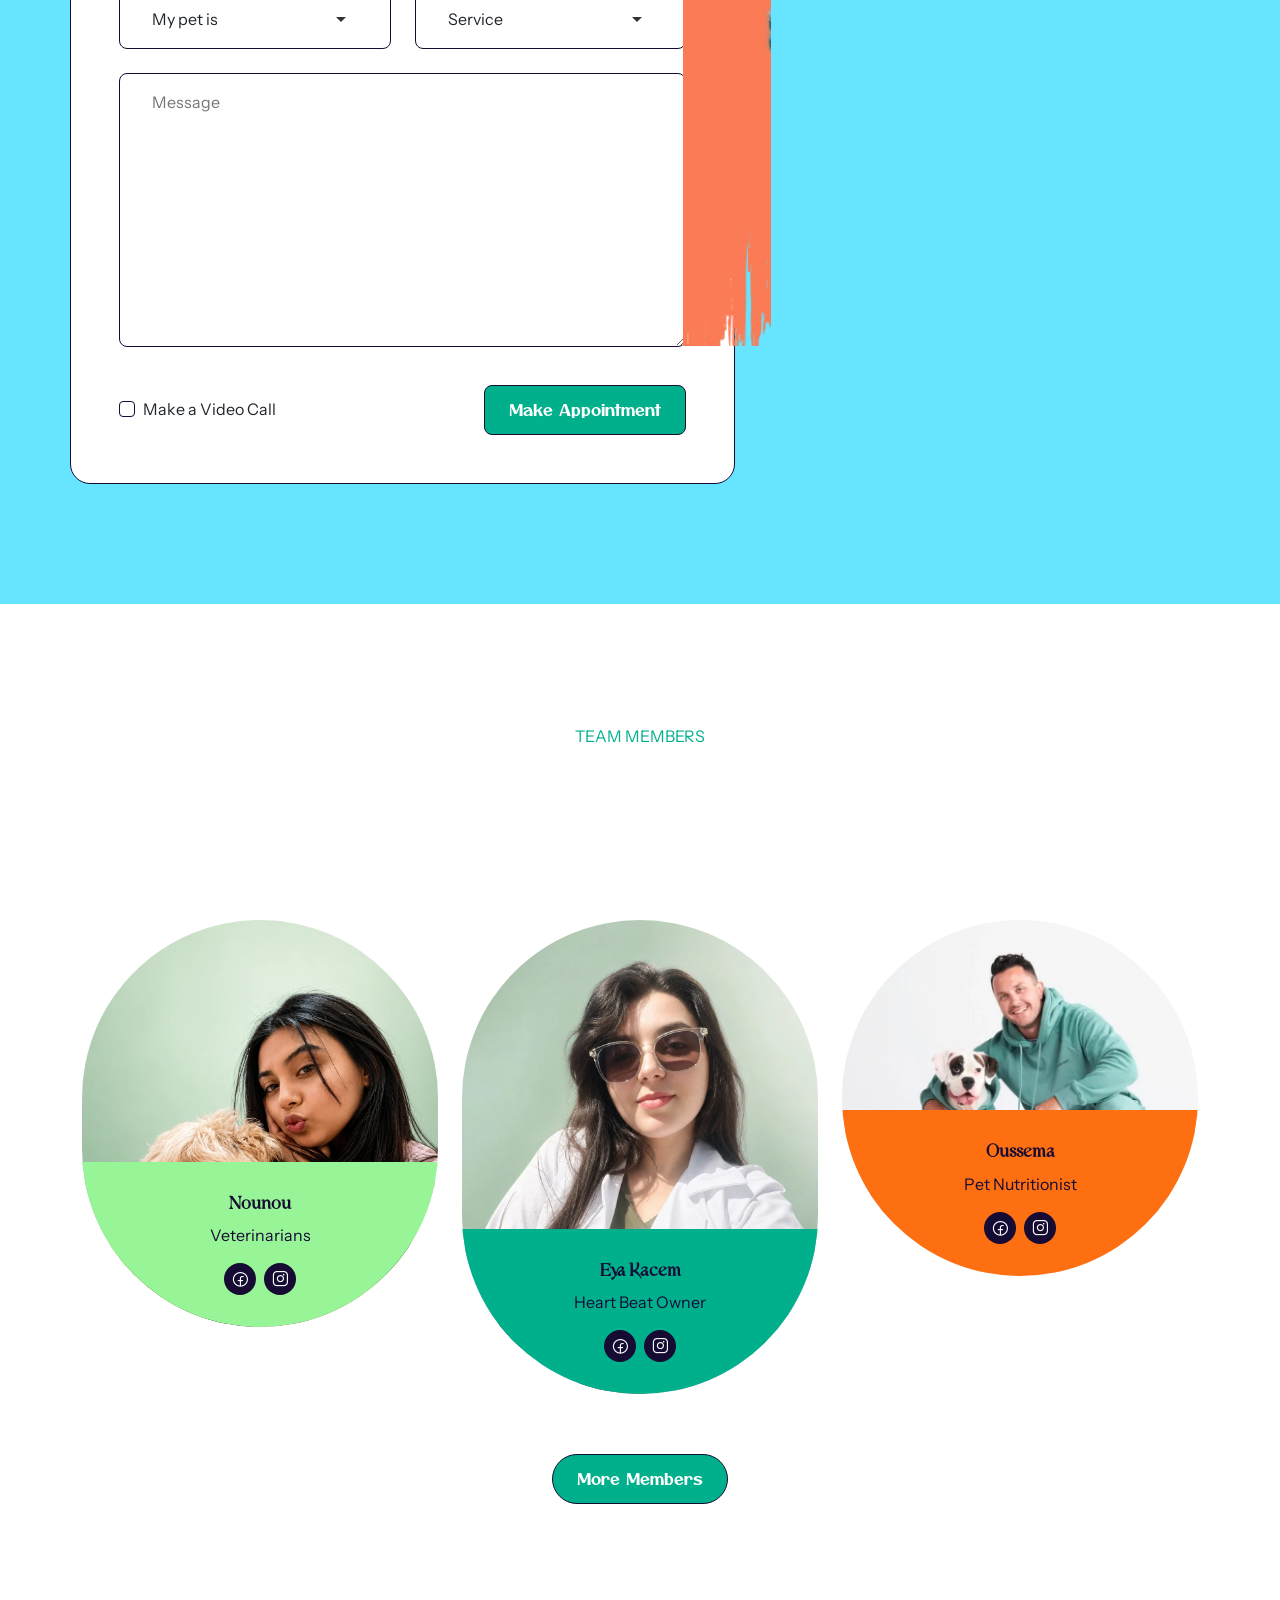
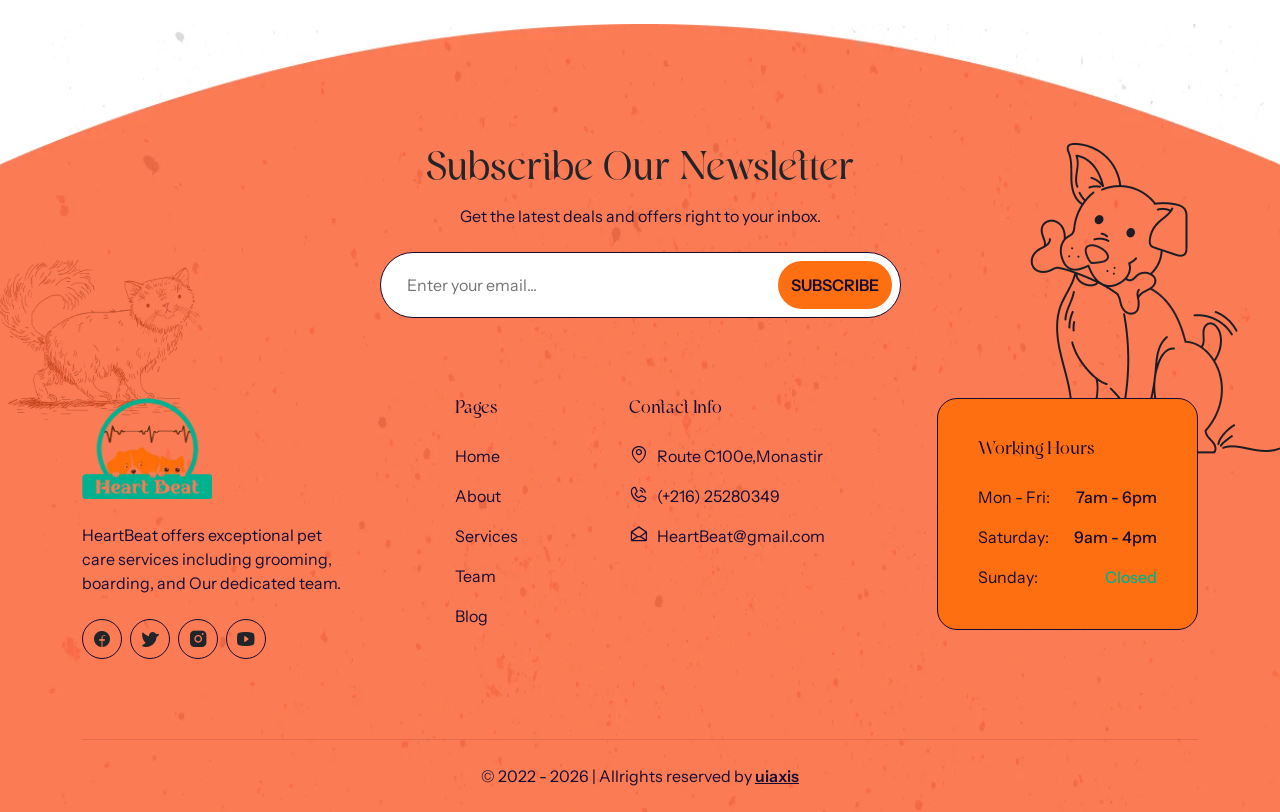
==== commit 3594330b: "chore: remove original PNG/JPG/JPEG, keep only WebP" ====
--- a/about-us.html
+++ b/about-us.html
@@ -662,7 +662,7 @@
                 <div class="team-card radius-pill position-relative overflow-hidden">
                     <a href="team-details.html" class="team-member-img shake-animation d-block">
                         <div class="shake-thumb">
-                            <img src="assets/images/team-1.webp" alt="team member" class="w-100" />
+                            <img src="assets/images/nounou.webp" alt="team member" class="w-100" />
                         </div>
                         <div class="shake-thumb">
                             <img src="assets/images/nour.webp" alt="team member" class="w-100" />
@@ -906,4 +906,4 @@
 
 
 <!-- Mirrored from petpath-demo.vercel.app/main/about-us.html by HTTrack Website Copier/3.x [XR&CO'2014], Sat, 18 Apr 2026 23:04:36 GMT -->
-</html>+</html>
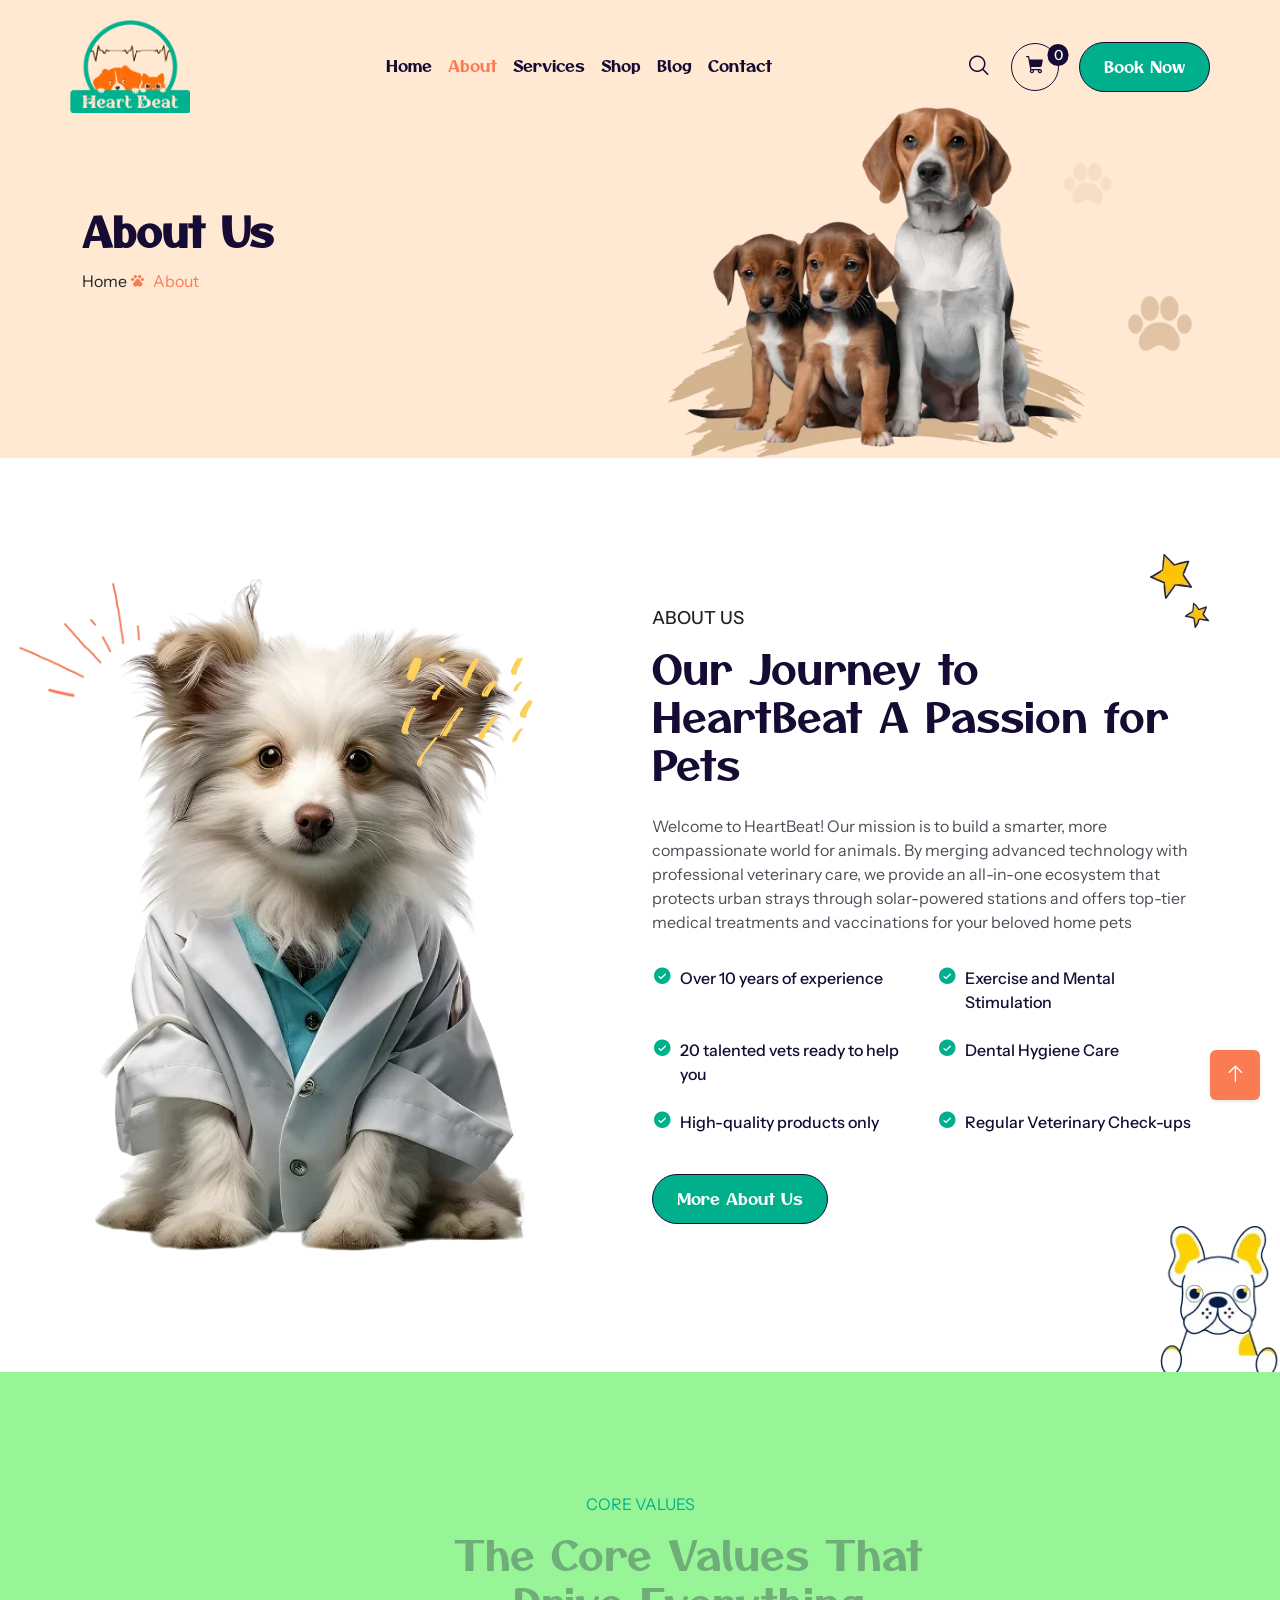
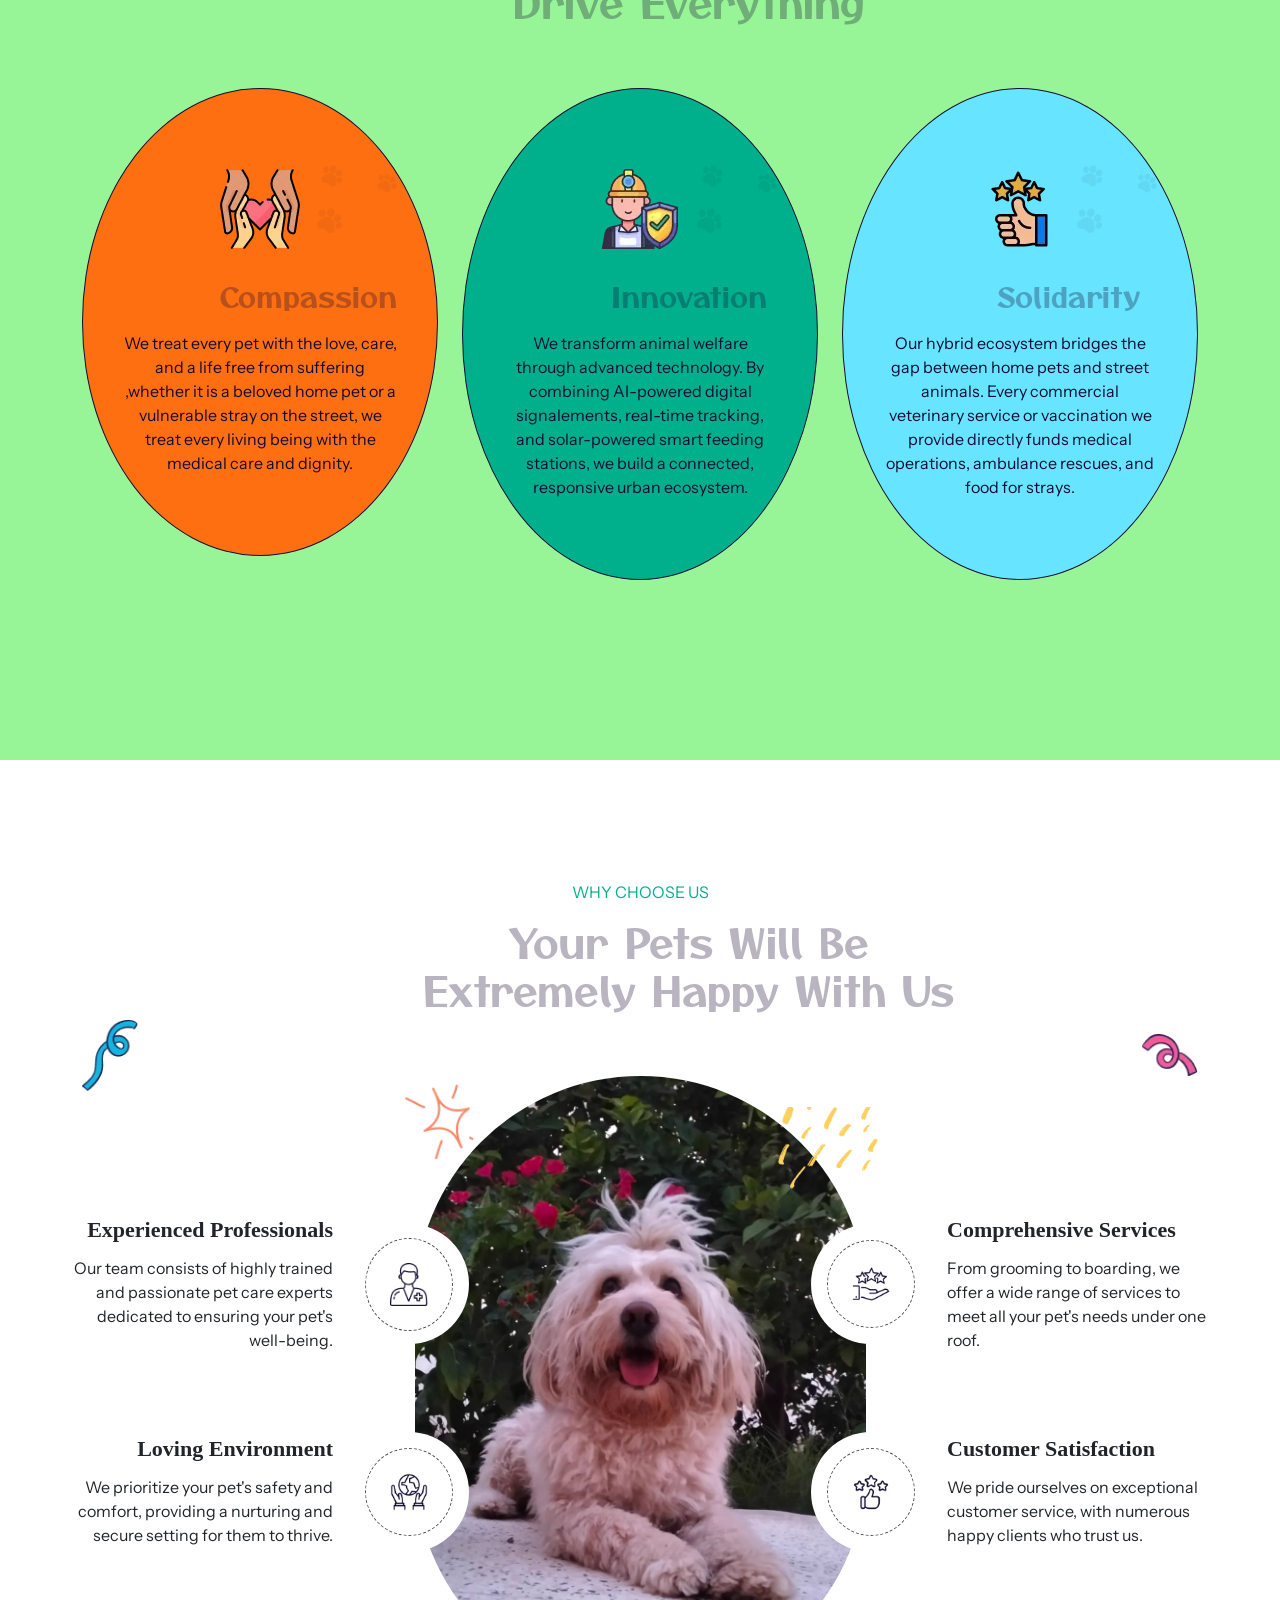
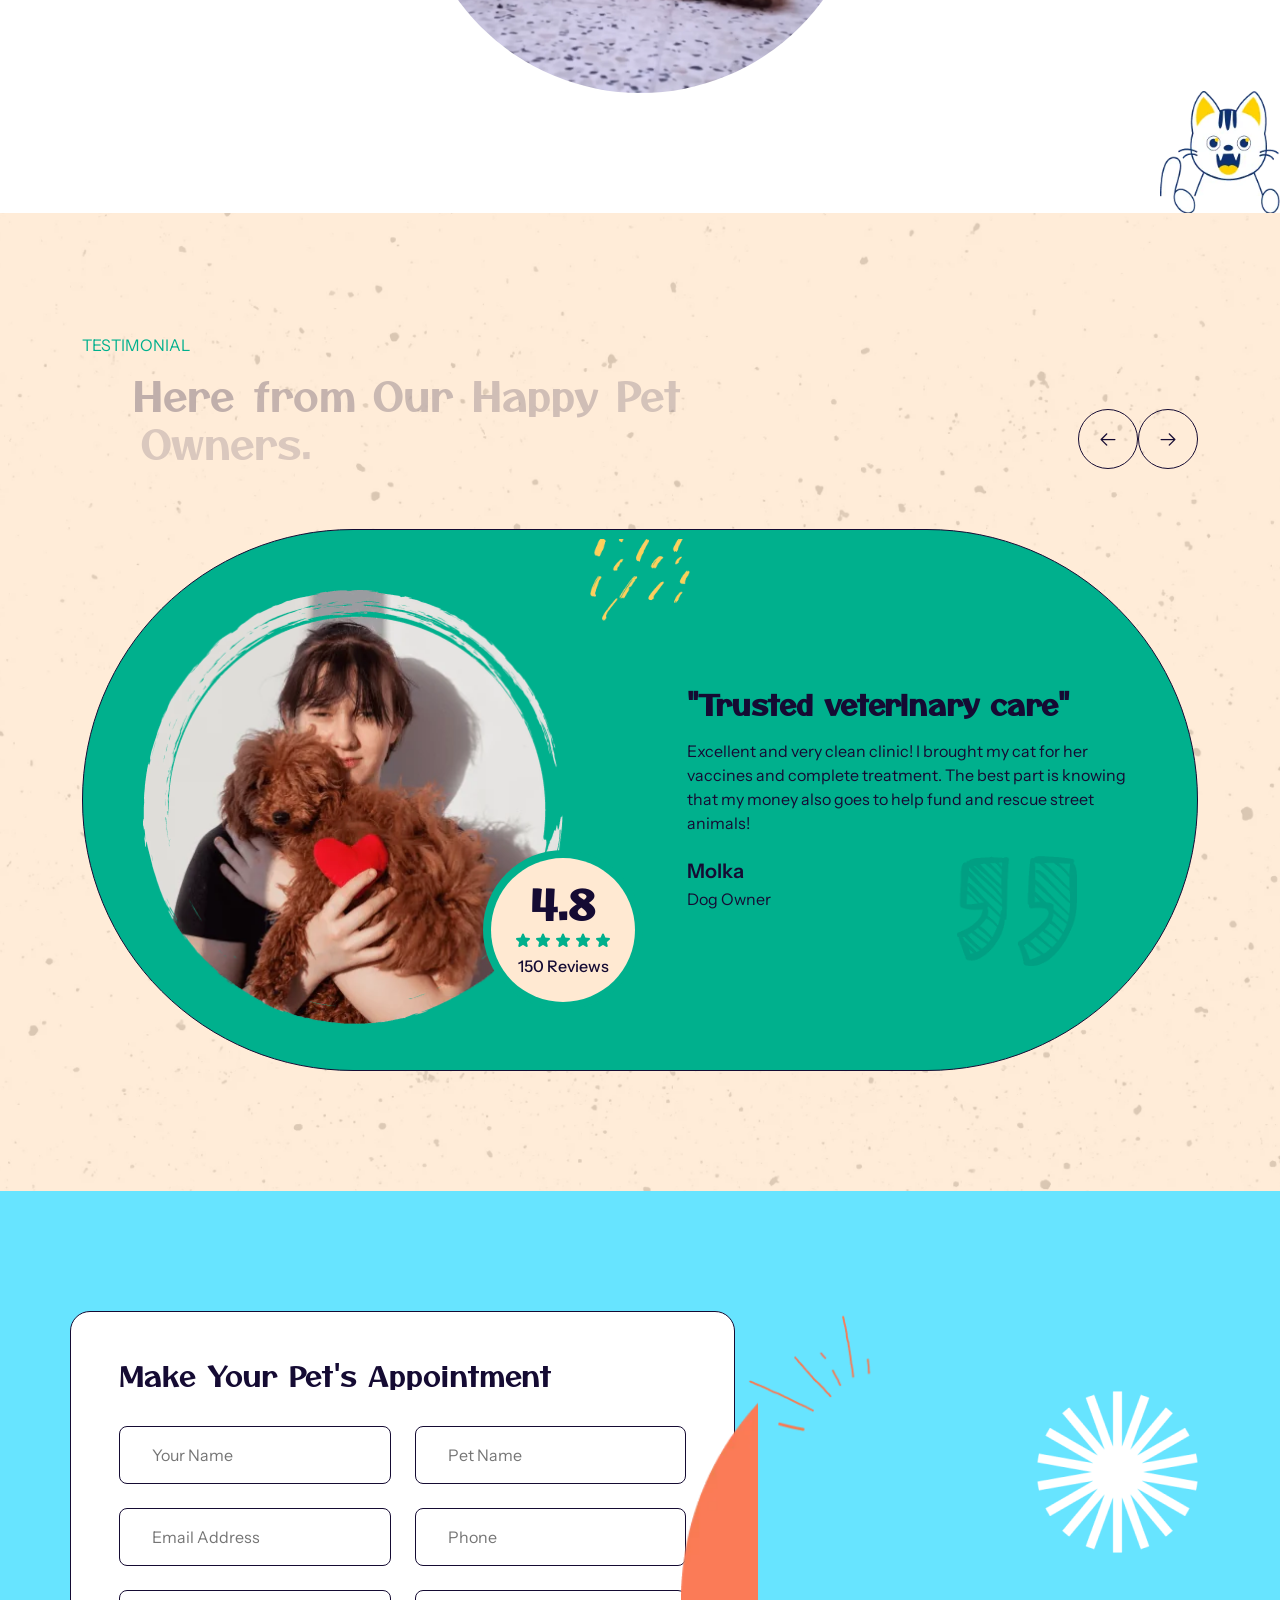
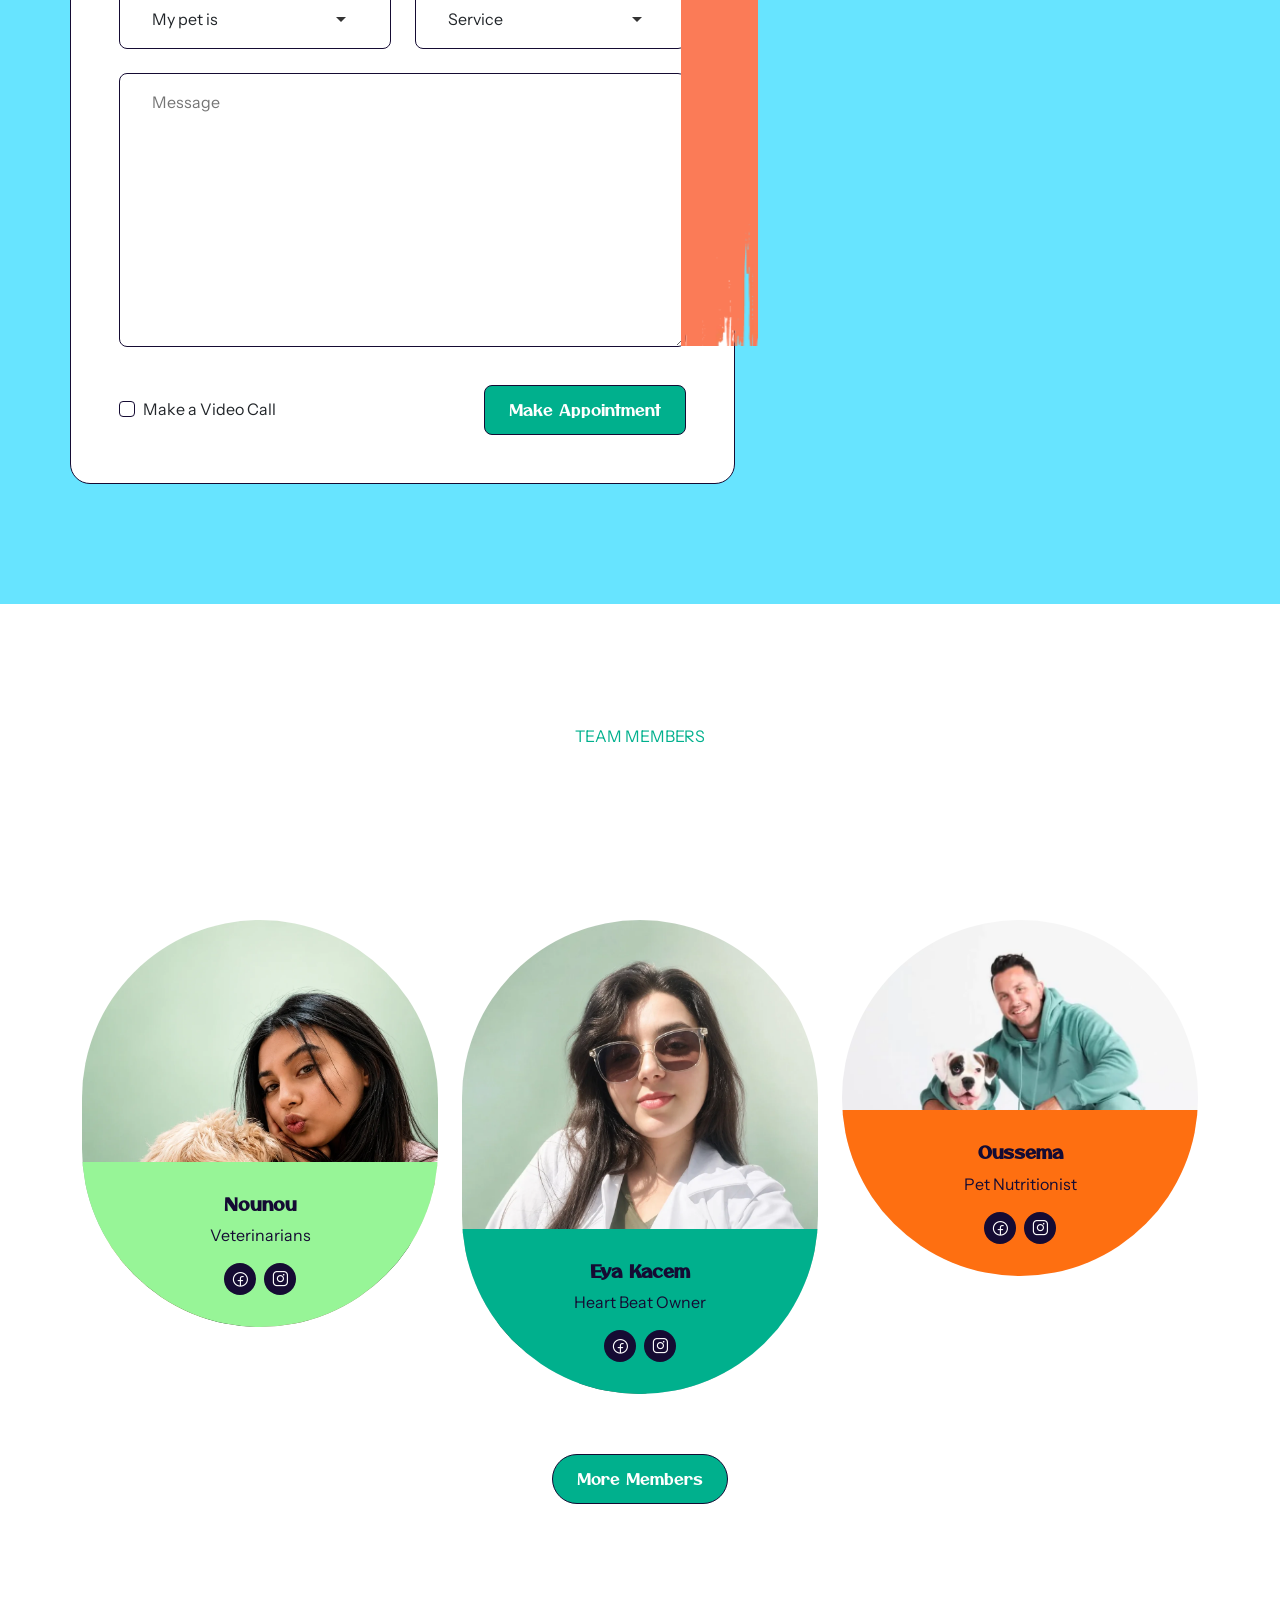
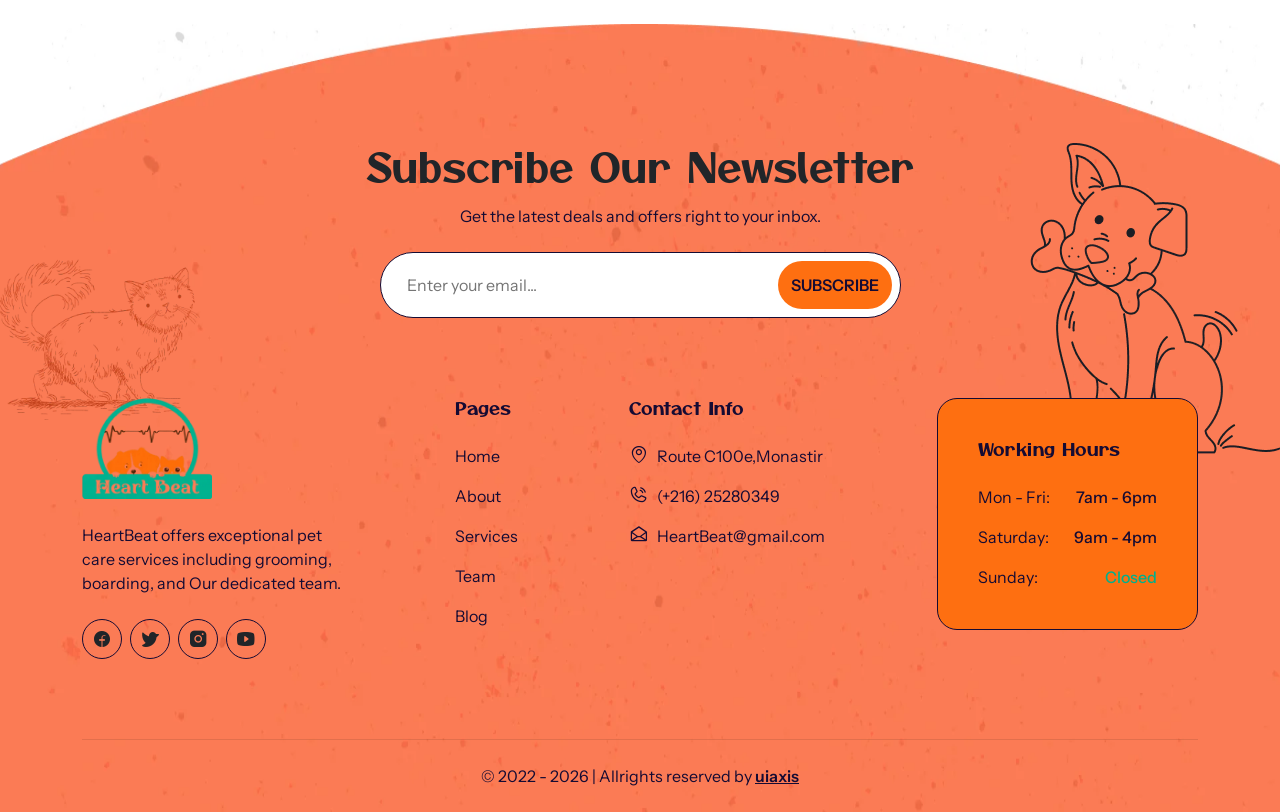
==== commit 55b19f8e: "Revert "feat: use Royalist font for all headings" This reverts commit ce2bb872156ee80875fb4c8587cbf9" ====
--- a/about-us.html
+++ b/about-us.html
@@ -222,7 +222,7 @@
                 <div class="row justify-content-center mb-lg-15 mb-md-10 mb-8">
                     <div class="col-xl-6 col-lg-8 text-center">
                         <span class="d-block text-primary text-uppercase mb-lg-4 mb-3">CORE VALUES</span>
-                        <h2 class="text-animation-word text-h1 text-center font-royalist text-n20 fw-normal">
+                        <h2 class="text-animation-word text-h1 text-center font-otomanopee text-n20 fw-normal">
                             The Core Values That Drive Everything
                         </h2>
                     </div>
@@ -238,7 +238,7 @@
                                 <img class="w-100" src="assets/images/sharing-love.webp" alt="icon">
                             </div>
                             <a href="#"
-                                class="text-animation-line text-h3 text-n20 font-royalist fw-normal mb-4 hover-underline">Compassion</a>
+                                class="text-animation-line text-h3 text-n20 font-otomanopee fw-normal mb-4 hover-underline">Compassion</a>
                             <p class="text-n20">
                             We treat every pet with the love, care, and a life free from suffering ,whether it is a beloved home pet or a 
                             vulnerable stray on the street, we treat every living being with the medical care and dignity.</p>
@@ -254,7 +254,7 @@
                                 <img class="w-100" src="assets/images/safety.webp" alt="icon">
                             </div>
                             <a href="#"
-                                class="text-animation-line text-h3 text-n20 font-royalist fw-normal mb-4 hover-underline">Innovation</a>
+                                class="text-animation-line text-h3 text-n20 font-otomanopee fw-normal mb-4 hover-underline">Innovation</a>
                             <p class="text-n20">
                             We transform animal welfare through advanced technology. By combining AI-powered digital signalements, 
                             real-time tracking, and solar-powered smart feeding stations, we build a connected, responsive urban ecosystem.
@@ -271,7 +271,7 @@
                                 <img class="w-100" src="assets/images/like-star.webp" alt="icon">
                             </div>
                             <a href="#"
-                                class="text-animation-line text-h3 text-n20 font-royalist fw-normal mb-4 hover-underline">Solidarity</a>
+                                class="text-animation-line text-h3 text-n20 font-otomanopee fw-normal mb-4 hover-underline">Solidarity</a>
                             <p class="text-n20">
                             Our hybrid ecosystem bridges the gap between home pets and street animals. Every commercial
                             veterinary service or vaccination we provide directly funds medical operations, ambulance rescues, and food for strays.
@@ -290,7 +290,7 @@
         <div class="row justify-content-center mb-lg-15 mb-md-10 mb-8 position-relative">
             <div class="col-xl-6 col-lg-8 text-center px-lg-0">
                 <span class="d-block text-primary text-uppercase mb-lg-4 mb-3">WHY CHOOSE US</span>
-                <h2 class="text-animation-word text-h1 text-center font-royalist text-n20 fw-normal">
+                <h2 class="text-animation-word text-h1 text-center font-otomanopee text-n20 fw-normal">
                     Your Pets Will Be Extremely
                     Happy With Us
                 </h2>
@@ -386,7 +386,7 @@
         <div class="row g-6 align-items-end justify-content-between mb-lg-15 mb-md-10 mb-8">
             <div class="col-lg-6">
                 <span class="d-block text-primary text-uppercase mb-lg-4 mb-3">TESTIMONIAL</span>
-                <h2 class="text-animation-word text-h1 font-royalist text-n20 fw-normal">
+                <h2 class="text-animation-word text-h1 font-otomanopee text-n20 fw-normal">
                     Here from Our Happy Pet Owners.
                 </h2>
             </div>
@@ -652,7 +652,7 @@
         <div class="row justify-content-center mb-lg-15 mb-md-10 mb-8 position-relative">
             <div class="col-lg-6 text-center px-lg-0">
                 <span class="d-block text-primary text-uppercase mb-lg-4 mb-3">TEAM MEMBERS</span>
-                <h2 class="text-animation-word text-h1 text-center font-royalist text-n20 fw-normal">
+                <h2 class="text-animation-word text-h1 text-center font-otomanopee text-n20 fw-normal">
                     Meet Our Experience Pet Care Team
                 </h2>
             </div>
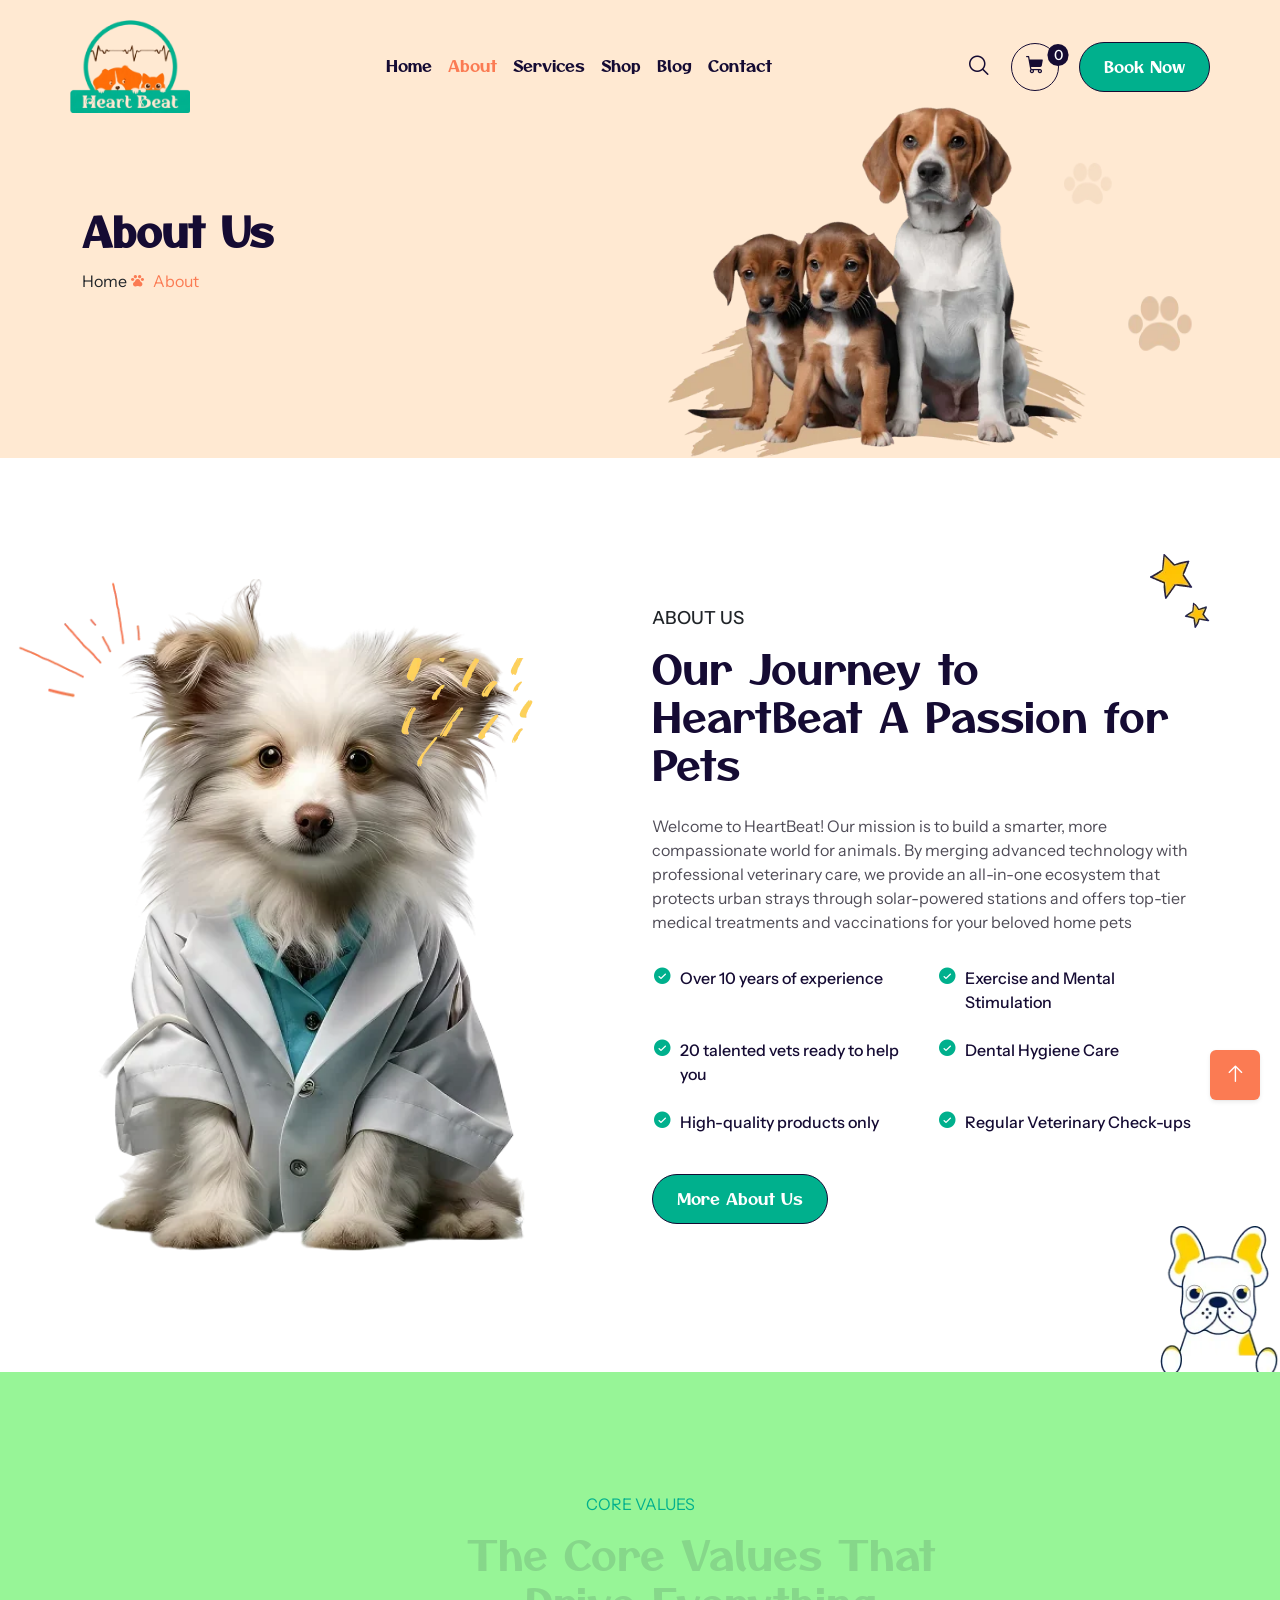
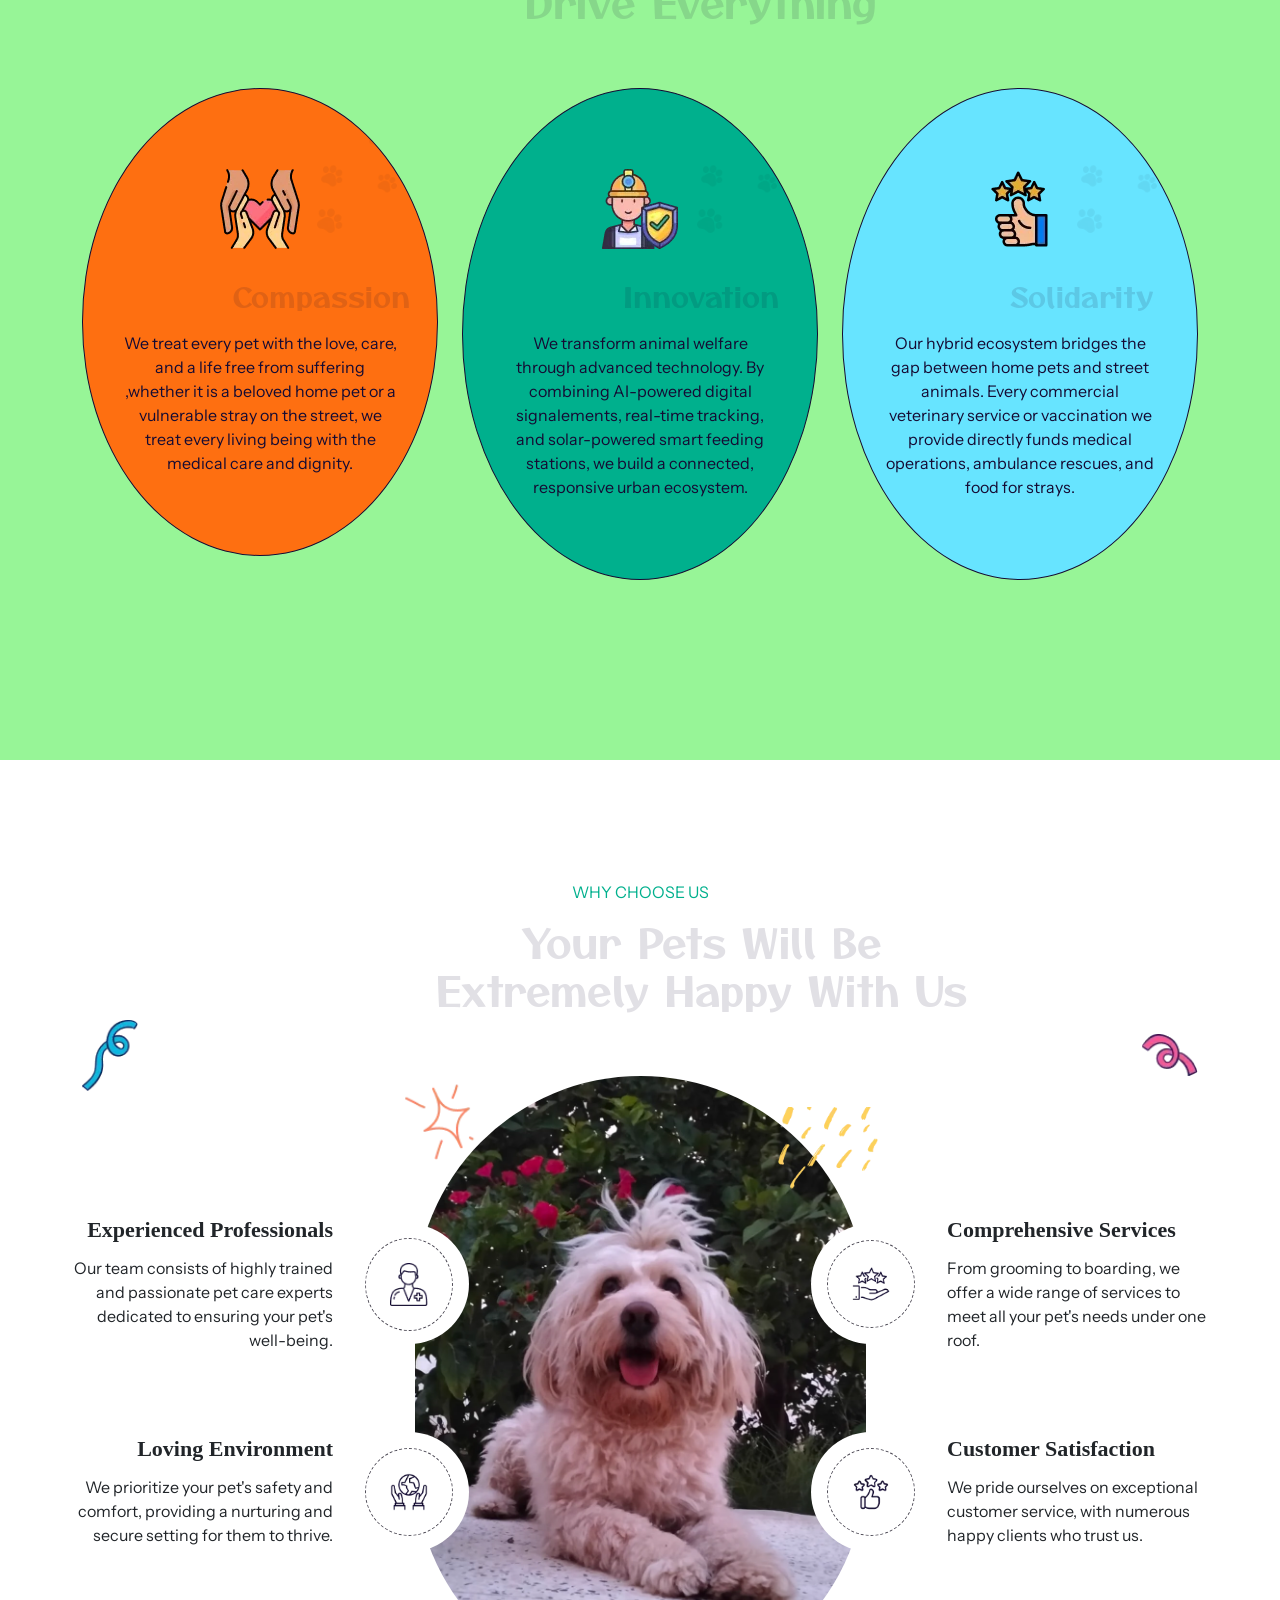
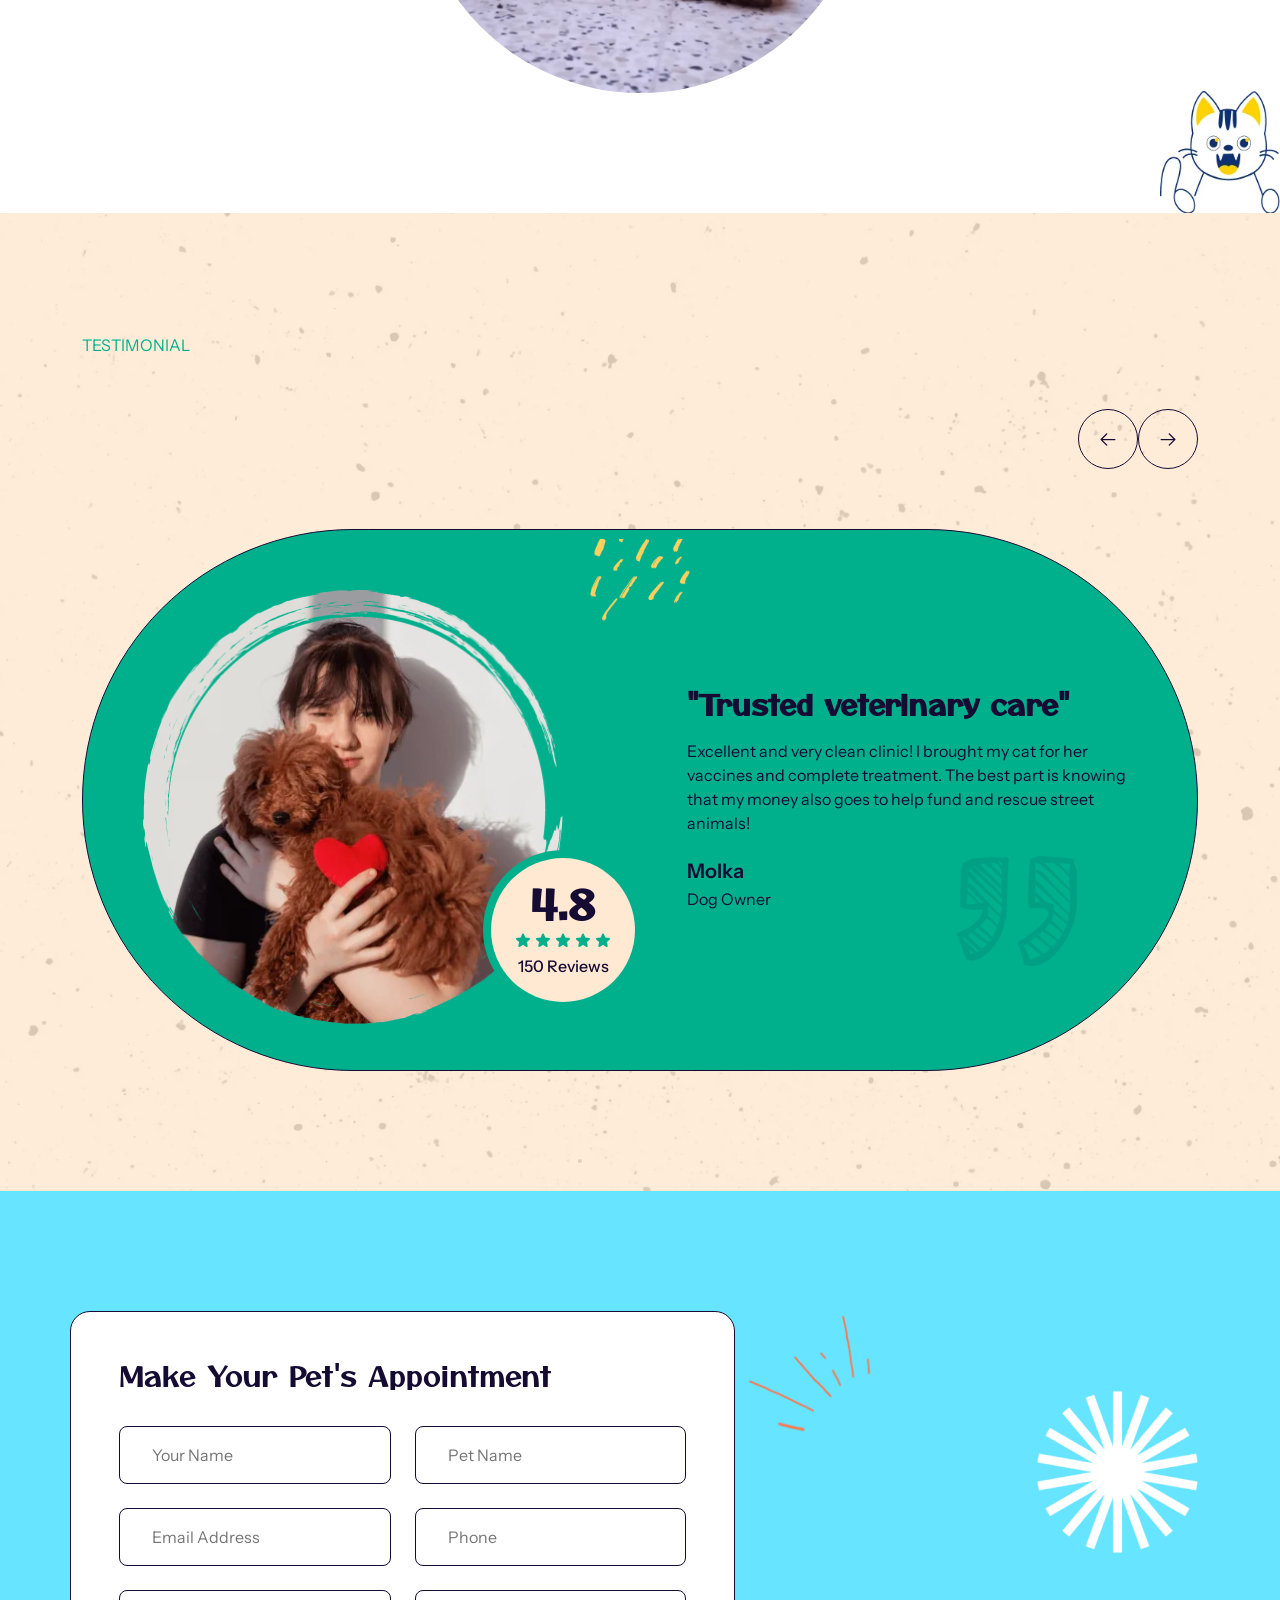
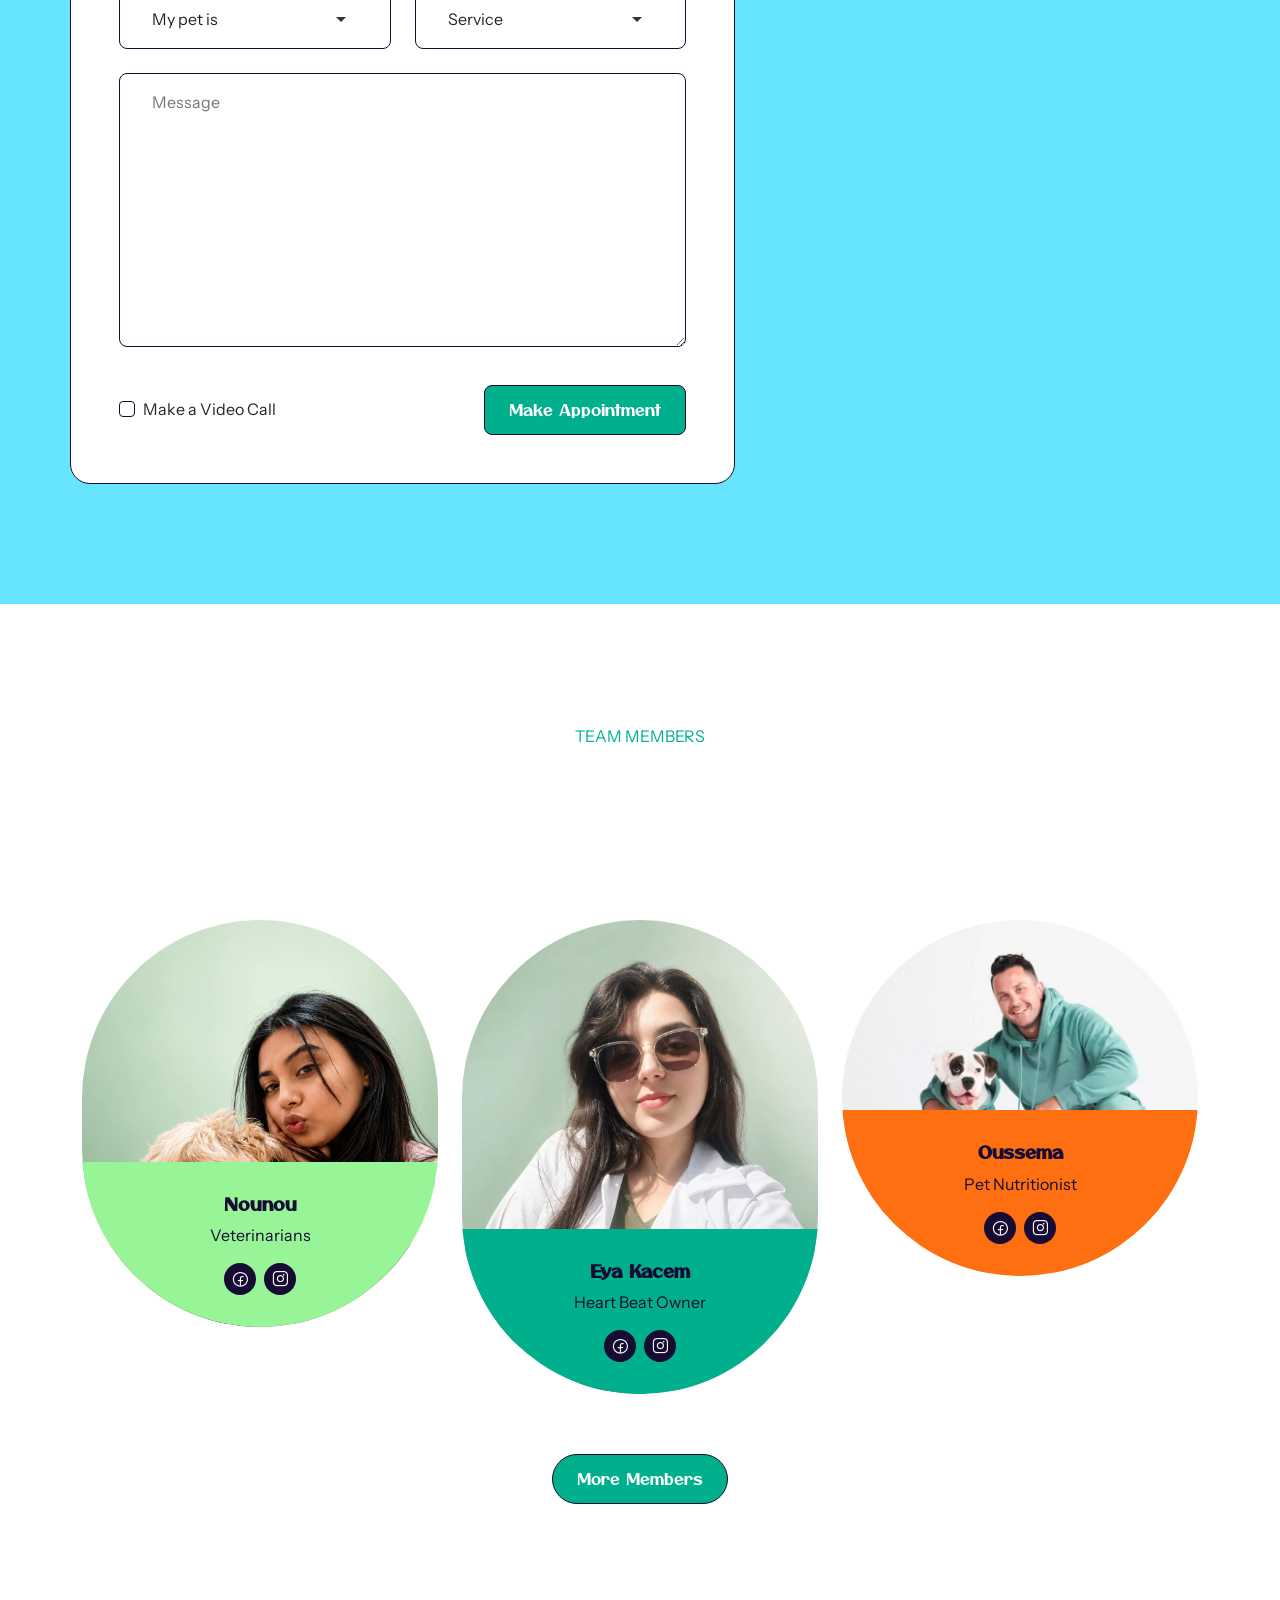
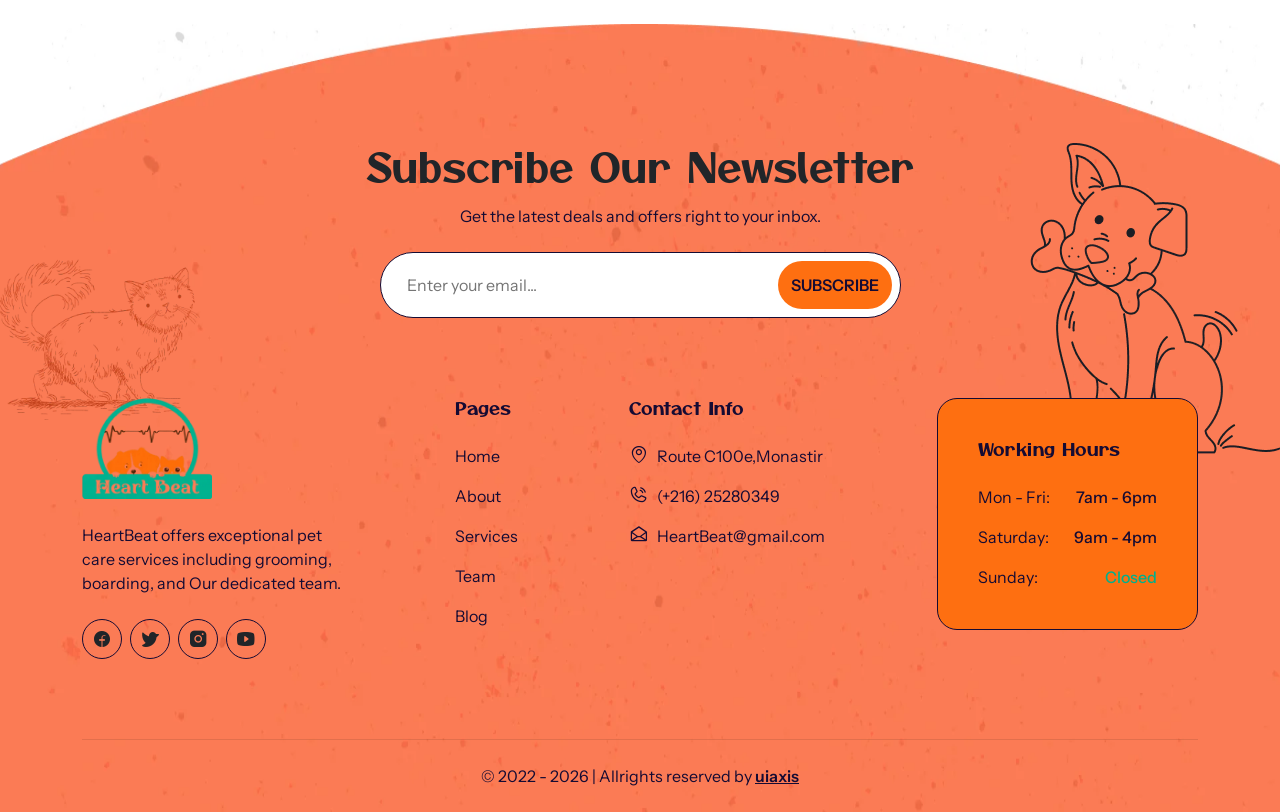
==== commit 9ba18cc4: "SEO: per-page meta tags, OG/Twitter, canonical, sitemap, JSON-LD" ====
--- a/about-us.html
+++ b/about-us.html
@@ -7,7 +7,19 @@
 <head>
     <meta charset="utf-8">
     <meta name="viewport" content="width=device-width, initial-scale=1">
-    <title>HeartBeat HTML</title>
+    <title>About Us | HeartBeat Pet Care &amp; Veterinary Clinic Monastir</title>
+    <meta name="description" content="Learn about HeartBeat's mission to revolutionize pet care in Tunisia. AI-powered rescue, veterinary excellence &amp; stray animal protection since 2022.">
+    <meta name="robots" content="index, follow">
+    <link rel="canonical" href="https://heartthebeat.vercel.app/about-us.html">
+    <meta property="og:type" content="website">
+    <meta property="og:site_name" content="HeartBeat">
+    <meta property="og:title" content="About Us | HeartBeat Pet Care &amp; Veterinary Clinic Monastir">
+    <meta property="og:description" content="Learn about HeartBeat's mission to revolutionize pet care in Tunisia. AI-powered rescue, veterinary excellence &amp; stray animal protection since 2022.">
+    <meta property="og:url" content="https://heartthebeat.vercel.app/about-us.html">
+    <meta property="og:image" content="https://heartthebeat.vercel.app/assets/images/favicon.webp">
+    <meta name="twitter:card" content="summary_large_image">
+    <meta name="twitter:title" content="About Us | HeartBeat Pet Care &amp; Veterinary Clinic Monastir">
+    <meta name="twitter:description" content="Learn about HeartBeat's mission to revolutionize pet care in Tunisia. AI-powered rescue, veterinary excellence &amp; stray animal protection since 2022.">
     <link rel="shortcut icon" href="assets/images/favicon.webp" type="image/x-icon">
 
 <script defer src="assets/js/main.js"></script><link href="assets/css/style.css" rel="stylesheet"></head>
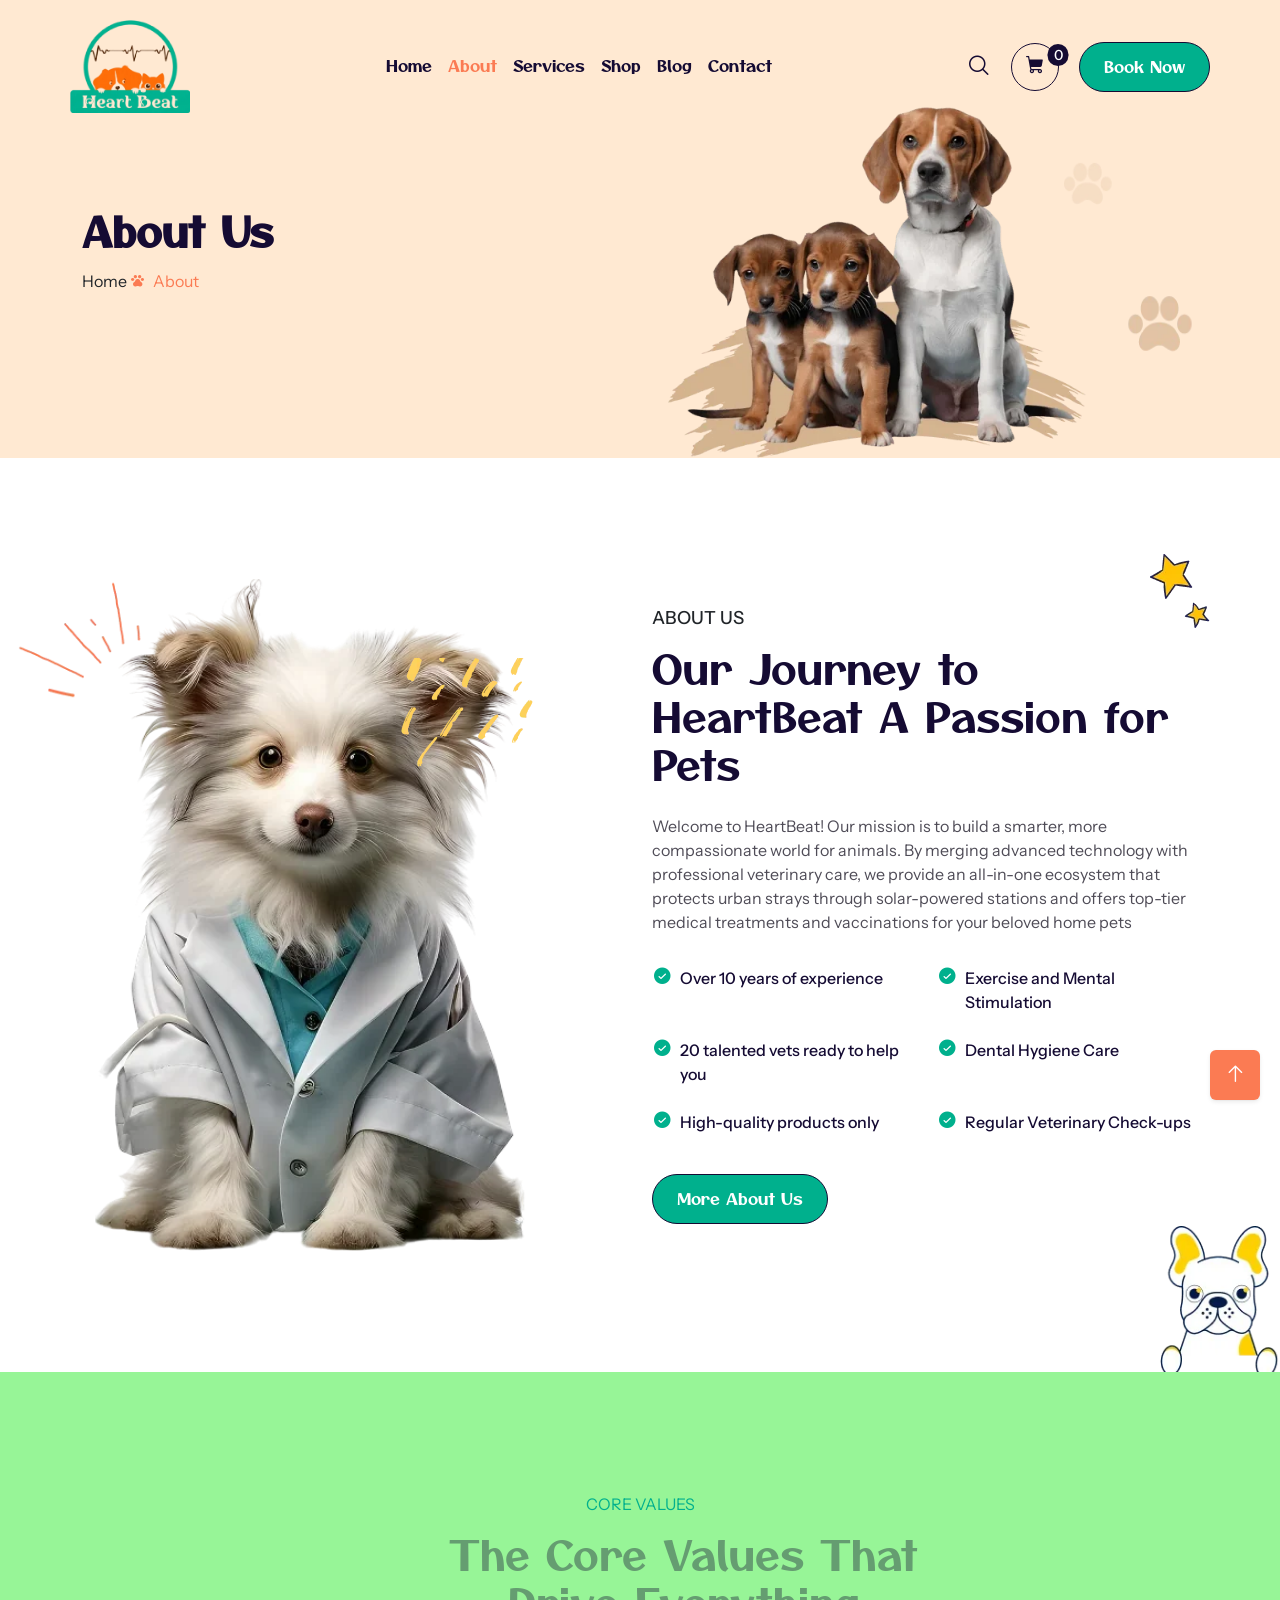
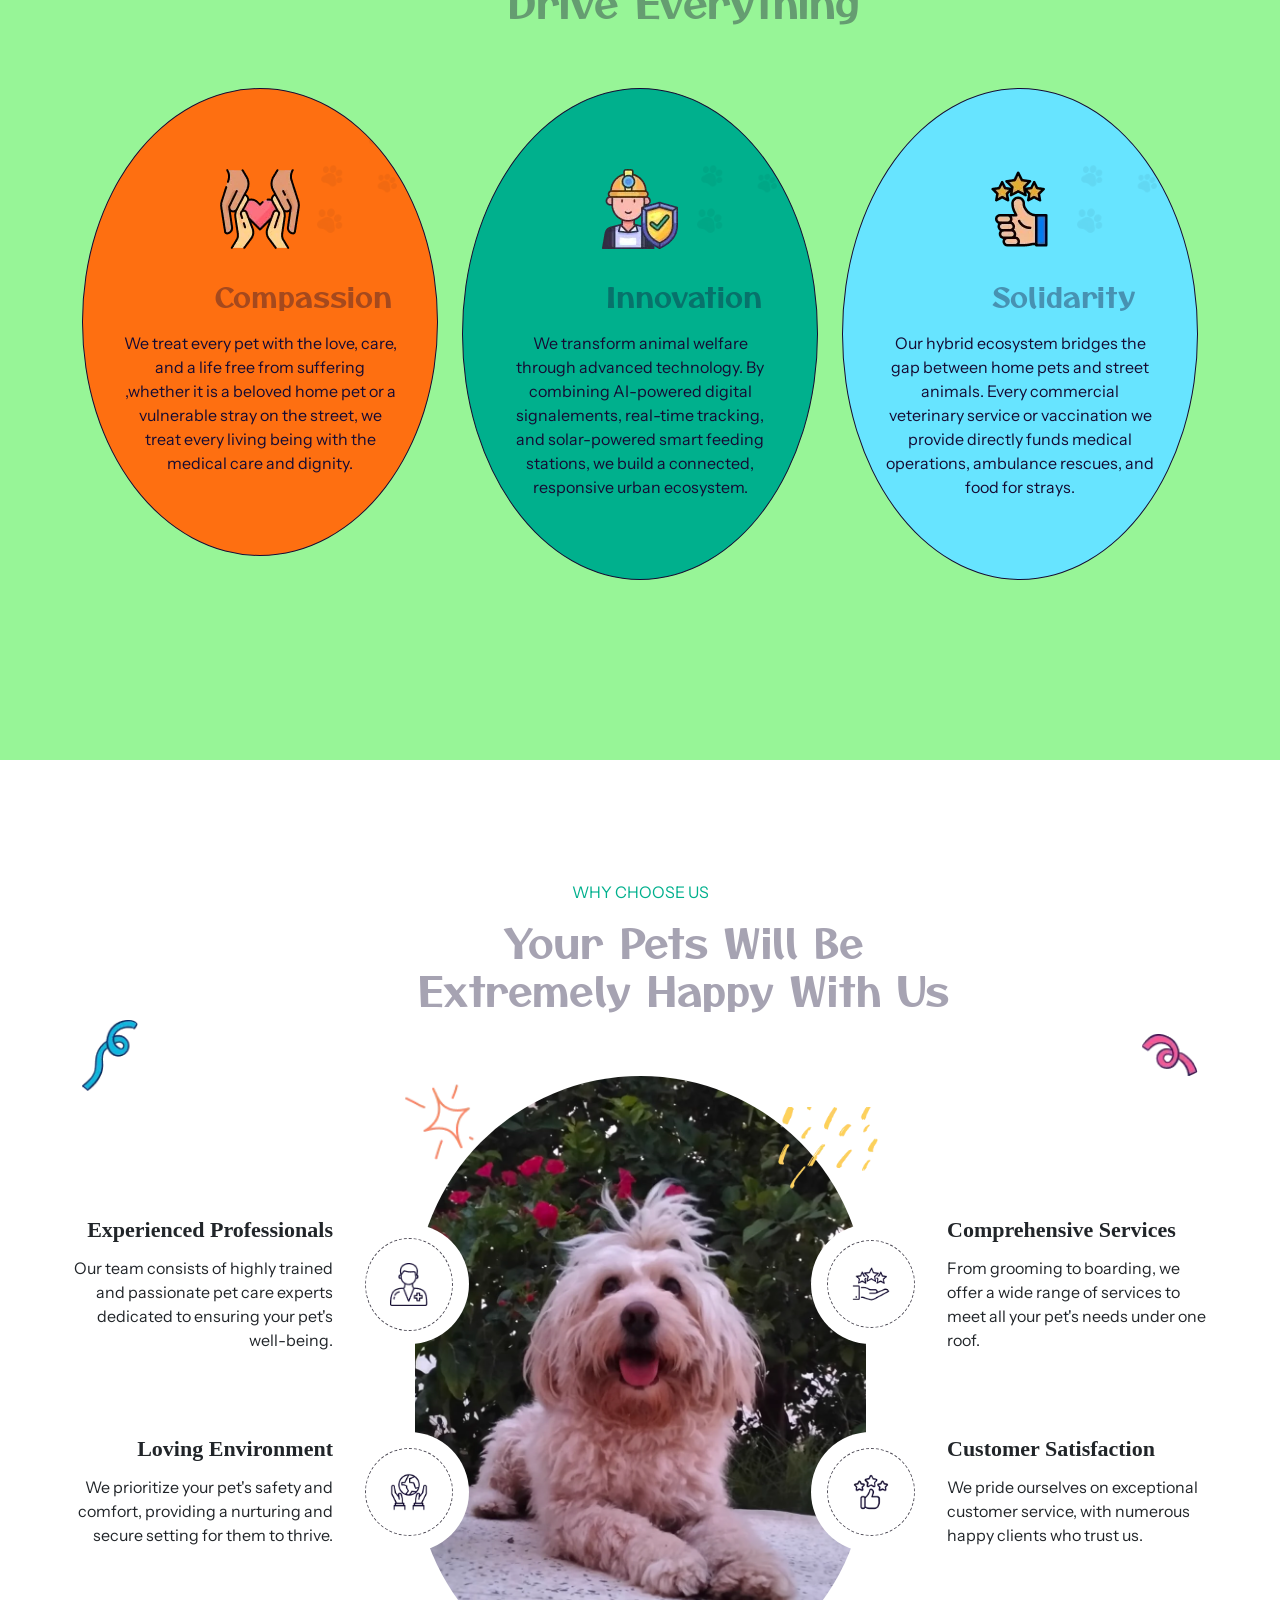
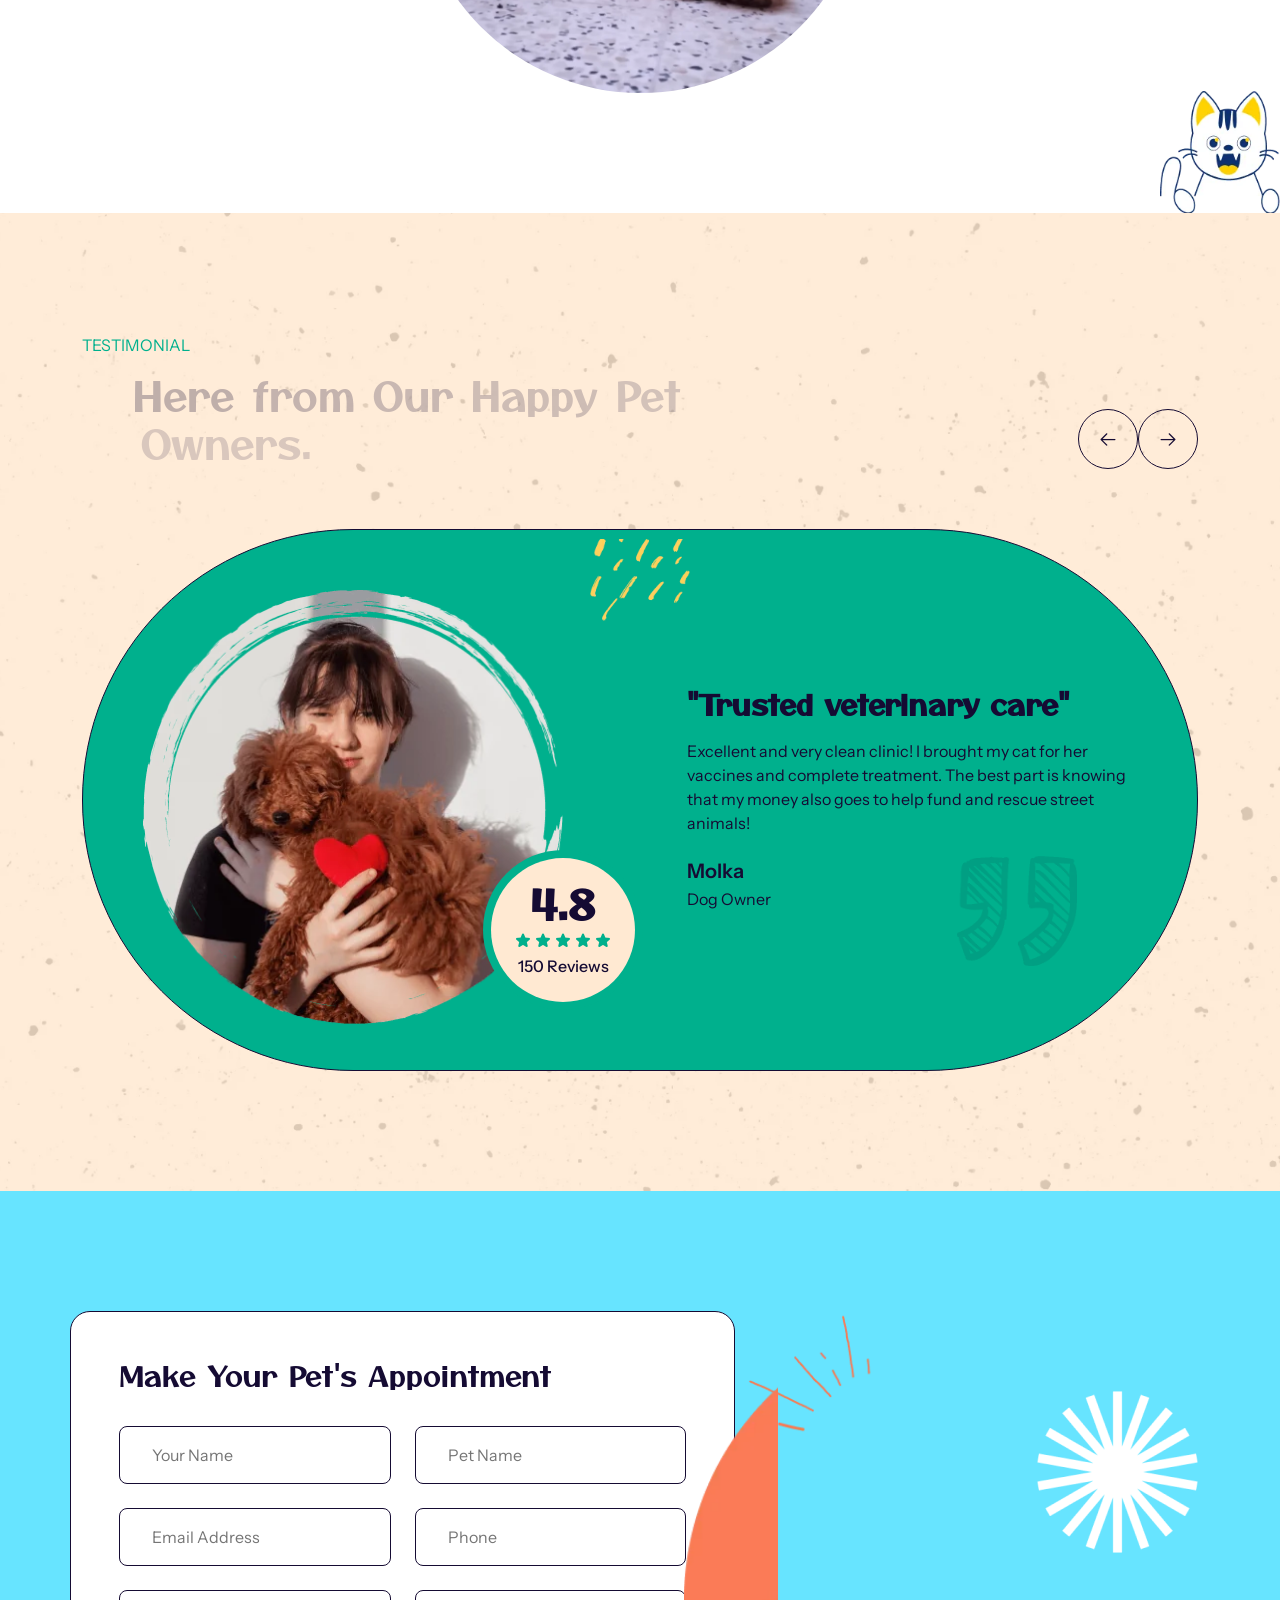
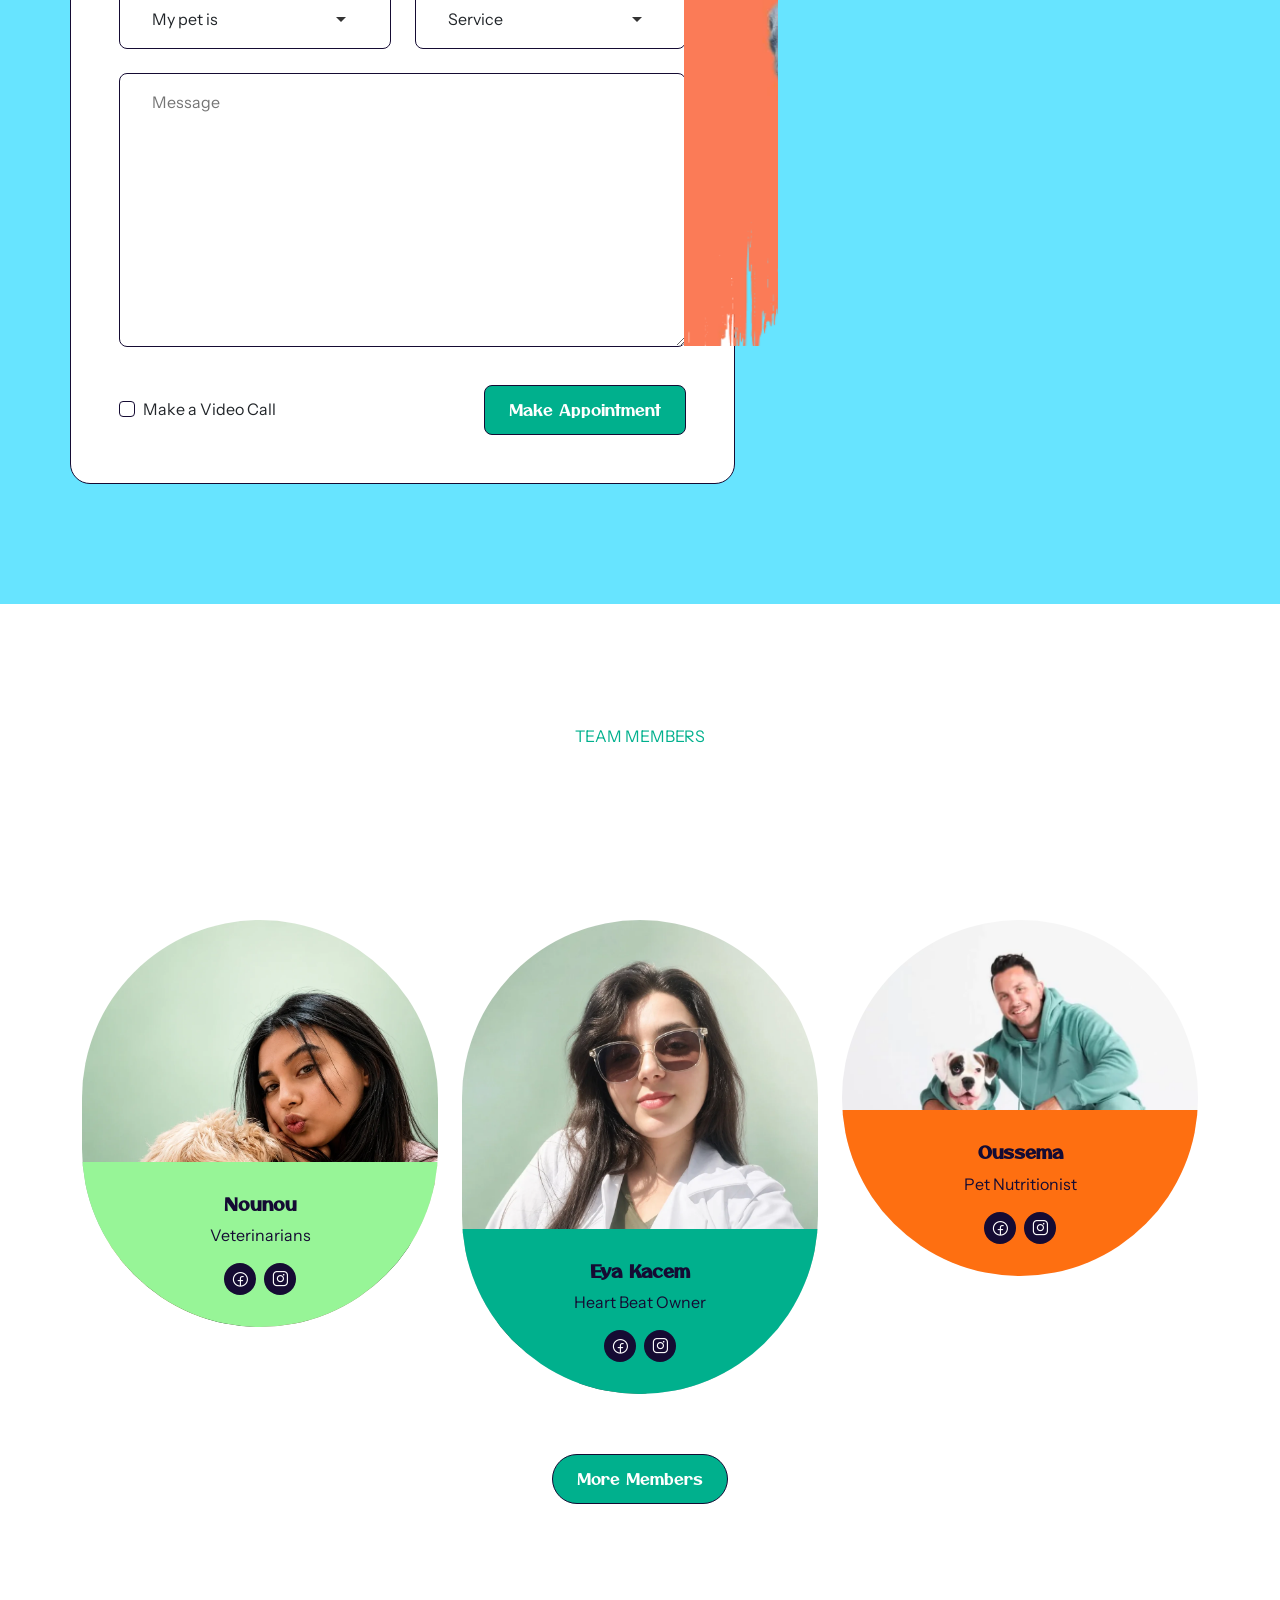
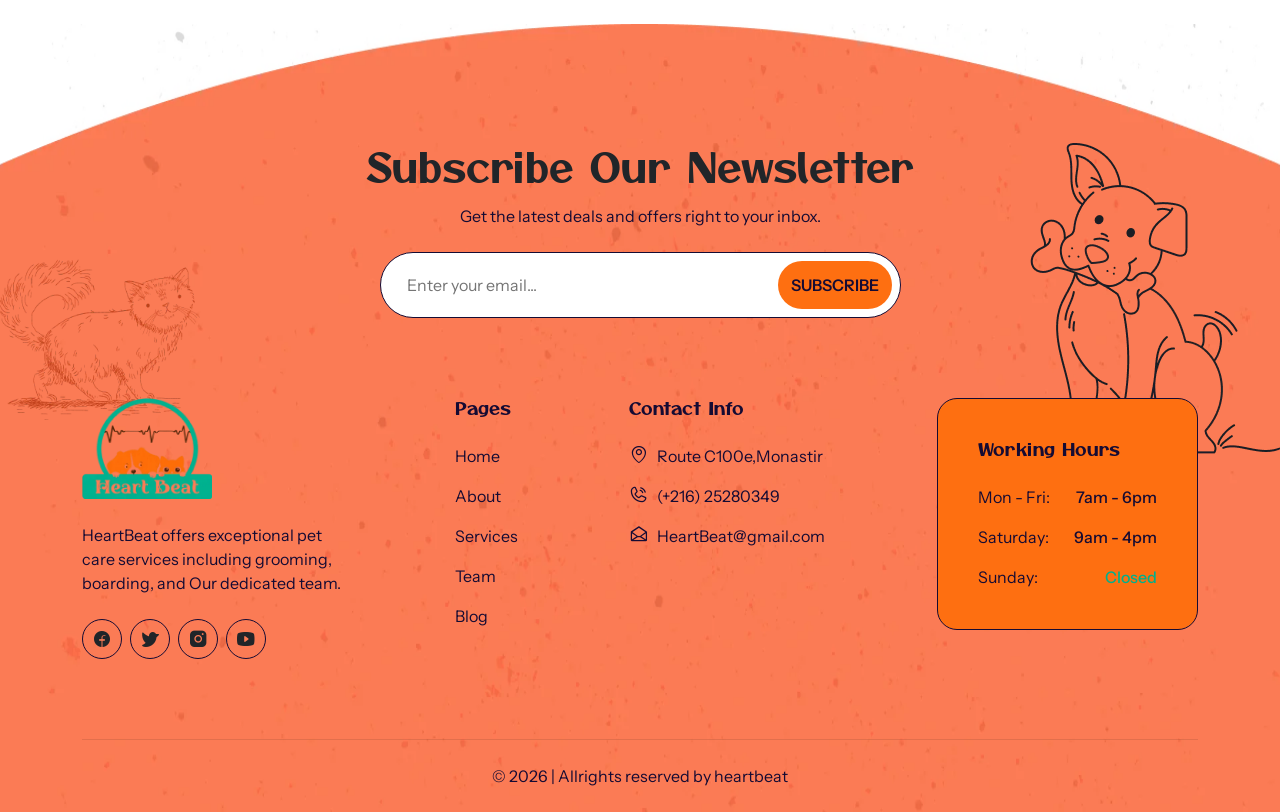
==== commit 8cee7b7d: "update footer: © 2026 | Allrights reserved by heartbeat" ====
--- a/about-us.html
+++ b/about-us.html
@@ -906,9 +906,7 @@
         </div>
         <span class="d-block border-bottom n100-border1"></span>
         <div class="py-lg-6 py-4 text-center">
-            <span class="text-n20 fw-normal"> © 2022 - <span class="currentYear"></span> | Allrights reserved by
-                <a href="https://themeforest.net/user/uiaxis"
-                    class="fw-semibold text-decoration-underline hover-text-secondary">uiaxis</a></span>
+            <span class="text-n20 fw-normal"> © 2026 | Allrights reserved by heartbeat</span>
         </div>
     </div>
 </footer>
